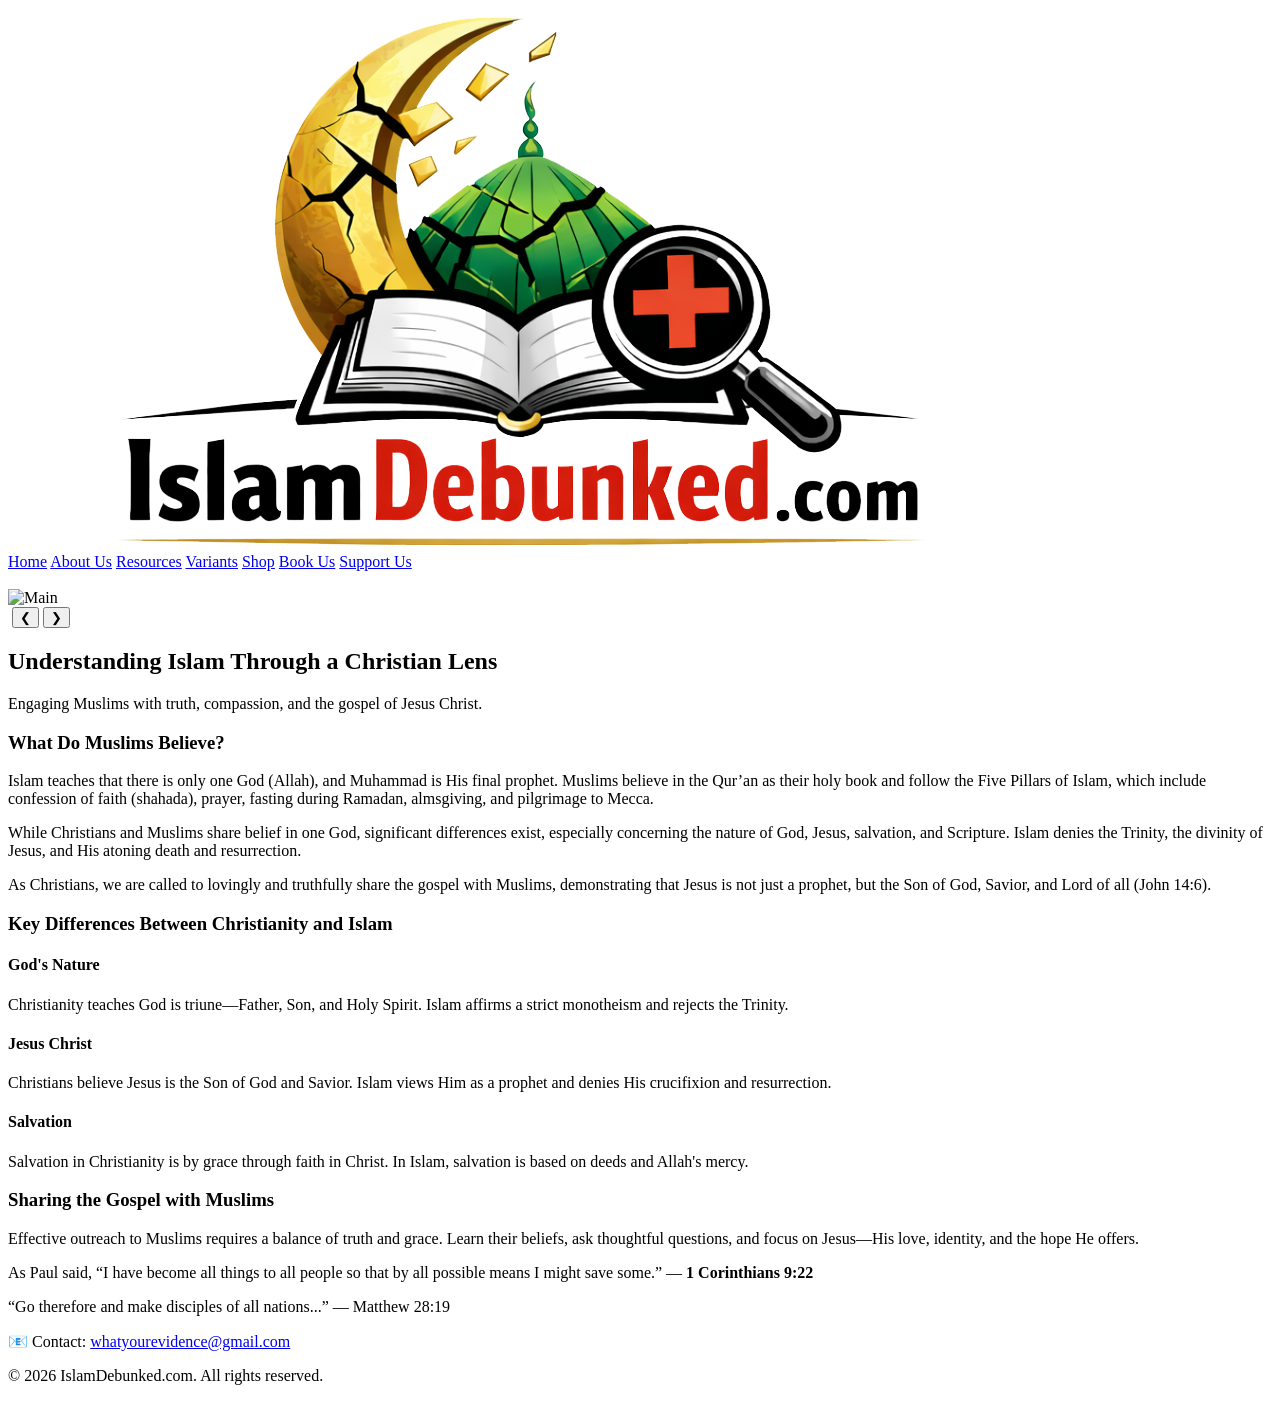
==== index.html @ 3c4fbb6f "Add files via upload" ====
<!DOCTYPE html>
<html lang="en">
<head>
  <meta charset="UTF-8" />
  <meta name="viewport" content="width=device-width, initial-scale=1.0" />
  <title>Home | IslamDebunked</title>
  <link rel="icon" href="logo.png" type="image/png" />
  <script src="https://cdn.tailwindcss.com"></script>
</head>
<body class="bg-green-50 text-gray-800 font-sans">

  <!-- Header -->
  <header class="bg-white shadow">
    <div class="max-w-7xl mx-auto px-4 py-6 flex justify-between items-center">
      <div>
        <a href="index.html">
          <img src="logo.png" alt="Christian Caliphate Logo" class="h-20">
        </a>
      </div>
      <div class="flex items-center space-x-4">
        <nav class="space-x-4">
          <a href="index.html" class="text-green-700 font-bold">Home</a>
          <a href="aboutus.html" class="text-green-700">About Us</a>
          <a href="resources.html" class="text-green-700">Resources</a>
          <a href="variants.html" class="text-green-700">Variants</a>
          <a href="shop.html" class="text-green-700">Shop</a>
          <a href="bookus.html" class="text-green-700">Book Us</a>
          <a href="supportus.html" class="bg-yellow-400 text-gray-900 font-semibold px-4 py-2 rounded hover:bg-yellow-500 transition">
            Support Us
          </a>
        </nav>
      </div>
    </div>
  </header>

  <!-- Featured Slideshow -->
  <section class="py-8">
    <div class="max-w-6xl mx-auto relative flex justify-center items-center h-80">
      <!-- Blurred Previous -->
      <img id="prev-slide" class="absolute left-0 w-1/4 h-80 object-cover filter blur-sm opacity-50 z-10">

      <!-- Main Slide -->
      <div id="slideshow" class="w-1/2 h-80 overflow-hidden relative z-20 flex items-center justify-center rounded-lg shadow-lg bg-green-100">
        <img id="main-slide" class="w-full h-full object-contain" src="featured/image1.jpg" alt="Main">
      </div>

      <!-- Blurred Next -->
      <img id="next-slide" class="absolute right-0 w-1/4 h-80 object-cover filter blur-sm opacity-50 z-10">

      <!-- Navigation Buttons -->
      <button id="prev" class="absolute left-0 top-1/2 transform -translate-y-1/2 bg-green-700 text-white px-3 py-2 rounded-r hover:bg-green-800 z-30">❮</button>
      <button id="next" class="absolute right-0 top-1/2 transform -translate-y-1/2 bg-green-700 text-white px-3 py-2 rounded-l hover:bg-green-800 z-30">❯</button>

      </div>
  </section>

  <!-- Hero Section -->
  <section class="bg-green-100 text-center py-20">
    <h2 class="text-4xl font-bold text-green-800">Understanding Islam Through a Christian Lens</h2>
    <p class="mt-4 text-lg text-gray-700">Engaging Muslims with truth, compassion, and the gospel of Jesus Christ.</p>
  </section>

  <!-- Islam Overview -->
  <section class="py-16 px-4 max-w-4xl mx-auto">
    <h3 class="text-3xl font-semibold text-green-800 mb-6">What Do Muslims Believe?</h3>
    <p class="text-lg text-gray-700 mb-4">
      Islam teaches that there is only one God (Allah), and Muhammad is His final prophet. Muslims believe in the Qur’an as their holy book and follow the Five Pillars of Islam, which include confession of faith (shahada), prayer, fasting during Ramadan, almsgiving, and pilgrimage to Mecca.
    </p>
    <p class="text-lg text-gray-700 mb-4">
      While Christians and Muslims share belief in one God, significant differences exist, especially concerning the nature of God, Jesus, salvation, and Scripture. Islam denies the Trinity, the divinity of Jesus, and His atoning death and resurrection.
    </p>
    <p class="text-lg text-gray-700">
      As Christians, we are called to lovingly and truthfully share the gospel with Muslims, demonstrating that Jesus is not just a prophet, but the Son of God, Savior, and Lord of all (John 14:6).
    </p>
  </section>

  <!-- Key Differences Section -->
  <section class="bg-white py-16 px-4">
    <div class="max-w-6xl mx-auto">
      <h3 class="text-3xl font-semibold text-green-800 mb-10 text-center">Key Differences Between Christianity and Islam</h3>
      <div class="grid gap-6 md:grid-cols-3">
        <div class="bg-green-50 p-6 rounded-lg shadow hover:shadow-lg transition">
          <h4 class="text-xl font-bold text-green-700 mb-2">God's Nature</h4>
          <p class="text-gray-700">Christianity teaches God is triune—Father, Son, and Holy Spirit. Islam affirms a strict monotheism and rejects the Trinity.</p>
        </div>
        <div class="bg-green-50 p-6 rounded-lg shadow hover:shadow-lg transition">
          <h4 class="text-xl font-bold text-green-700 mb-2">Jesus Christ</h4>
          <p class="text-gray-700">Christians believe Jesus is the Son of God and Savior. Islam views Him as a prophet and denies His crucifixion and resurrection.</p>
        </div>
        <div class="bg-green-50 p-6 rounded-lg shadow hover:shadow-lg transition">
          <h4 class="text-xl font-bold text-green-700 mb-2">Salvation</h4>
          <p class="text-gray-700">Salvation in Christianity is by grace through faith in Christ. In Islam, salvation is based on deeds and Allah's mercy.</p>
        </div>
      </div>
    </div>
  </section>

  <!-- Evangelism Section -->
  <section class="py-16 px-4 max-w-4xl mx-auto text-center">
    <h3 class="text-3xl font-semibold text-green-800 mb-6">Sharing the Gospel with Muslims</h3>
    <p class="text-lg text-gray-700 mb-4">
      Effective outreach to Muslims requires a balance of truth and grace. Learn their beliefs, ask thoughtful questions, and focus on Jesus—His love, identity, and the hope He offers.
    </p>
    <p class="text-lg text-gray-700">
      As Paul said, “I have become all things to all people so that by all possible means I might save some.” — <strong>1 Corinthians 9:22</strong>
    </p>
  </section>

  <!-- Footer -->
  <footer class="bg-green-800 text-white py-8 text-center">
    <p class="text-lg">“Go therefore and make disciples of all nations...” — Matthew 28:19</p>
    <p class="mt-4 text-sm">
      📧 Contact: <a href="mailto:whatyourevidence@gmail.com" class="underline hover:text-gray-200">whatyourevidence@gmail.com</a>
    </p>
    <p class="mt-2 text-xs text-gray-200">&copy; 2026 IslamDebunked.com. All rights reserved.</p>
  </footer>

  <!-- Slideshow Script -->
  <script>
  document.addEventListener('DOMContentLoaded', () => {
    const images = [
      'featured/image1.jpg',
      'featured/image2.jpg',
      'featured/image3.jpg',
      'featured/image4.jpg',
      'featured/image5.1.jpg',
      'featured/image5.jpg',
      'featured/image6.jpg',
      'featured/image7.jpg',
      'featured/image8.jpg',
      'featured/image9.jpg',
      'featured/image10.jpg',
      'featured/image11.png'
    ];

    let index = 0;
    let playing = true;
    let interval = setInterval(nextSlide, 5000);

    const main = document.getElementById('main-slide');
    const prev = document.getElementById('prev-slide');
    const next = document.getElementById('next-slide');
    const pauseBtn = document.getElementById('pause');

    function updateSlides() {
      main.src = images[index];
      prev.src = images[(index - 1 + images.length) % images.length];
      next.src = images[(index + 1) % images.length];
    }

    function nextSlide() {
      index = (index + 1) % images.length;
      updateSlides();
    }

    function prevSlide() {
      index = (index - 1 + images.length) % images.length;
      updateSlides();
    }

    document.getElementById('next').addEventListener('click', () => {
      nextSlide();
      resetInterval();
    });

    document.getElementById('prev').addEventListener('click', () => {
      prevSlide();
      resetInterval();
    });

    pauseBtn.addEventListener('click', () => {
      playing = !playing;
      pauseBtn.textContent = playing ? 'Pause' : 'Play';
      if (playing) interval = setInterval(nextSlide, 5000);
      else clearInterval(interval);
    });

    function resetInterval() {
      if (playing) {
        clearInterval(interval);
        interval = setInterval(nextSlide, 5000);
      }
    }

    updateSlides();
  });
  </script>

</body>
</html>
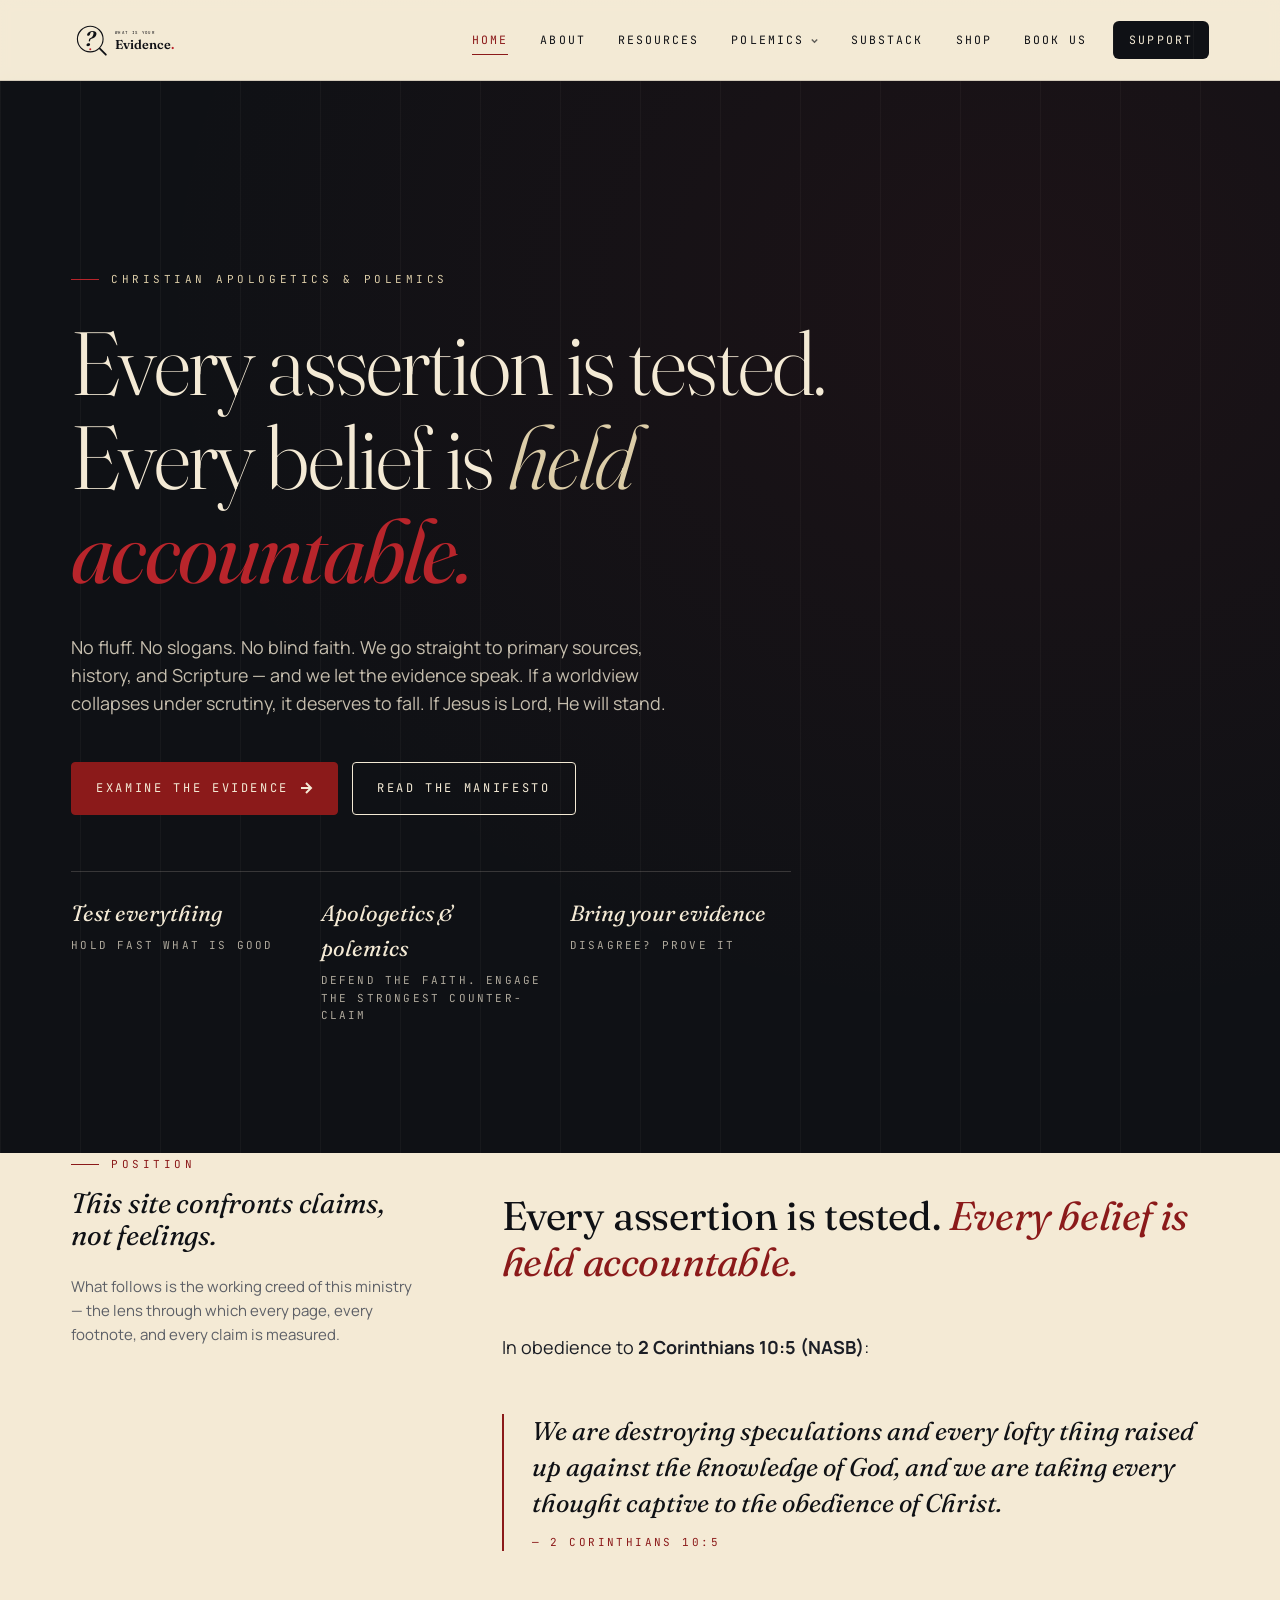
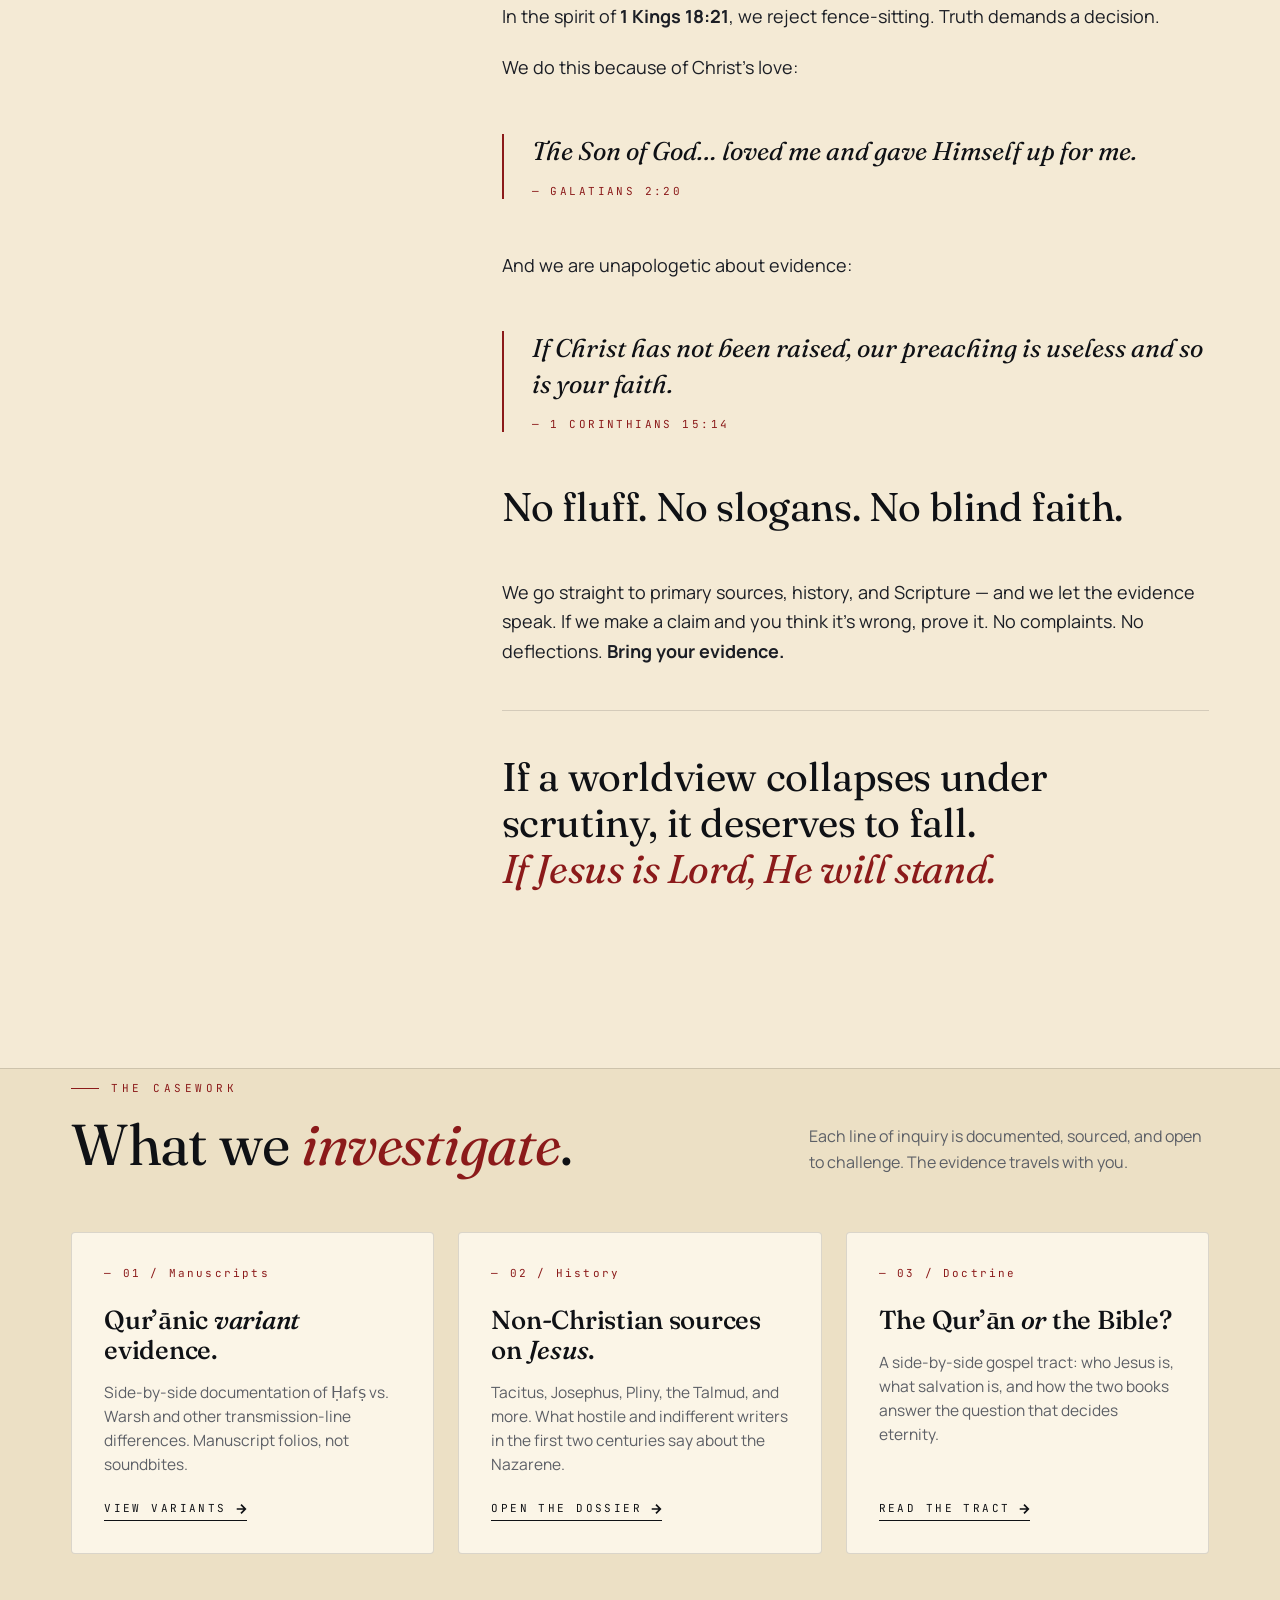
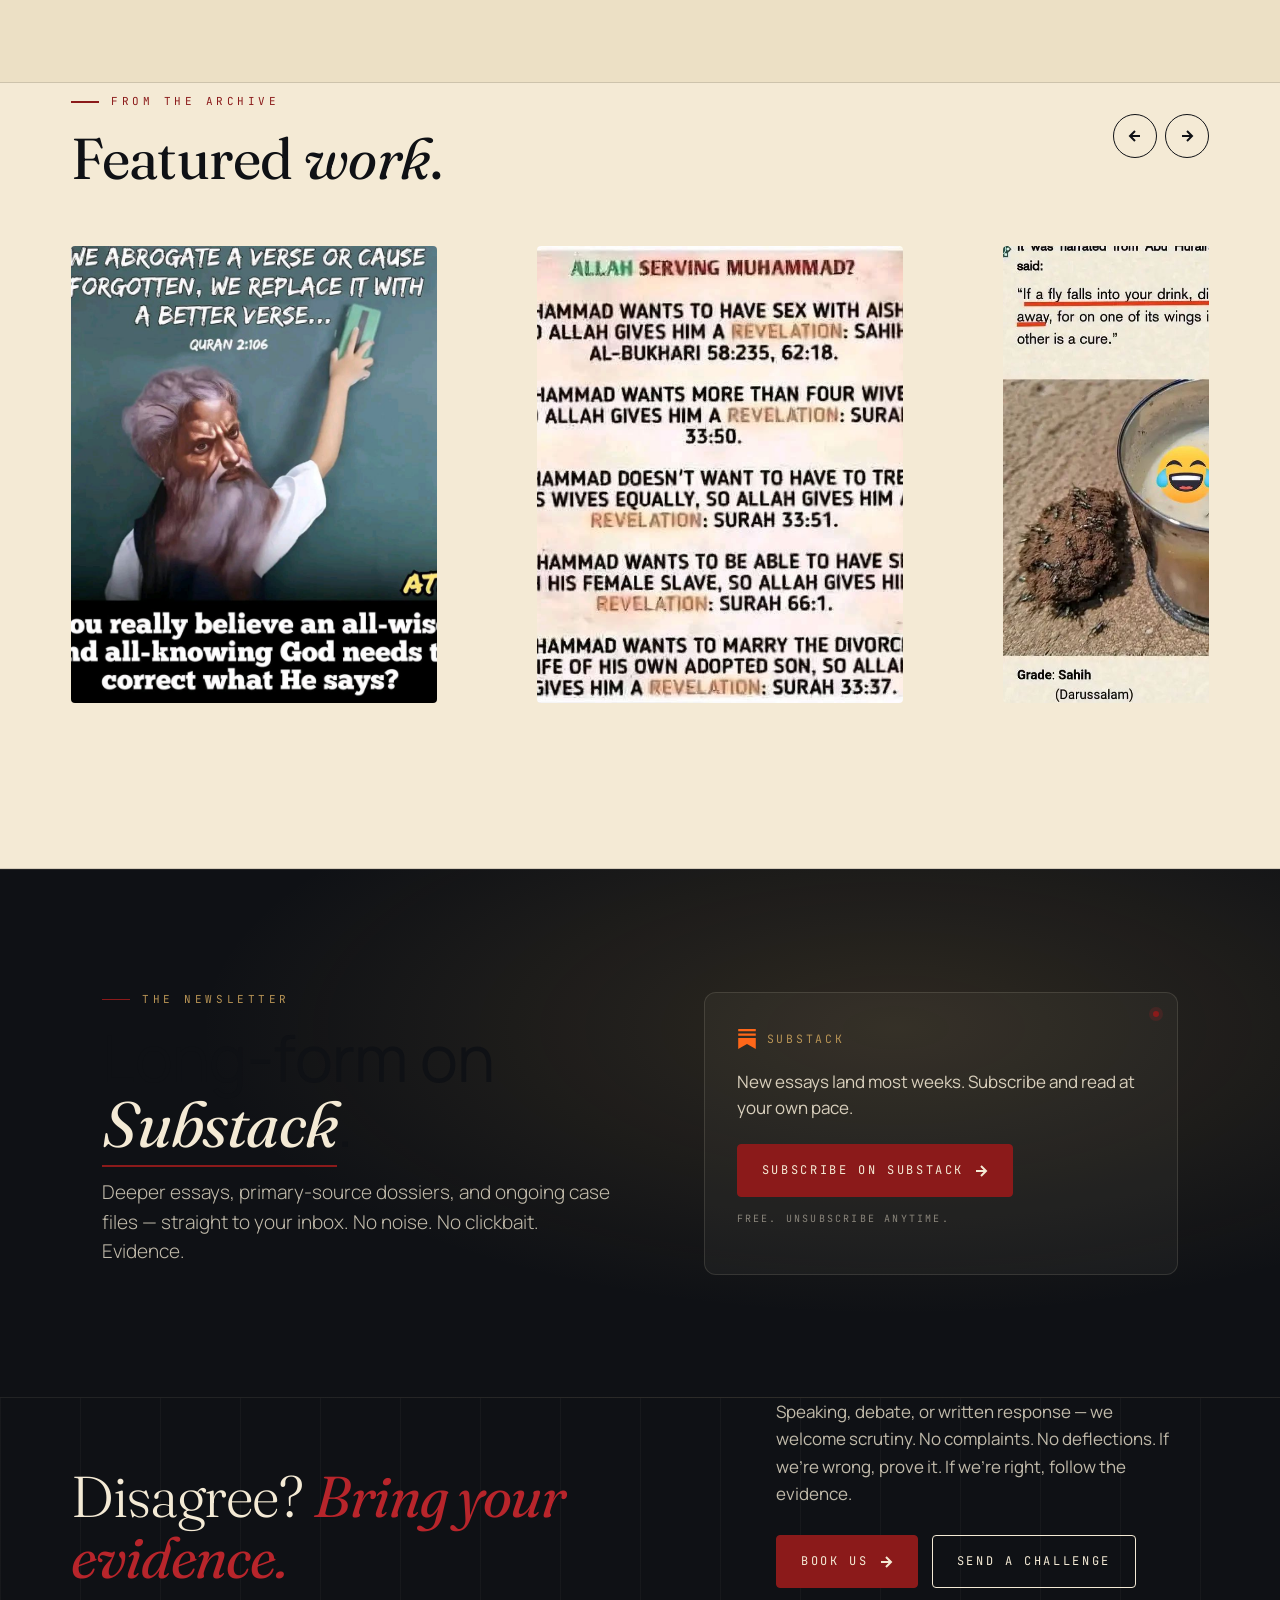
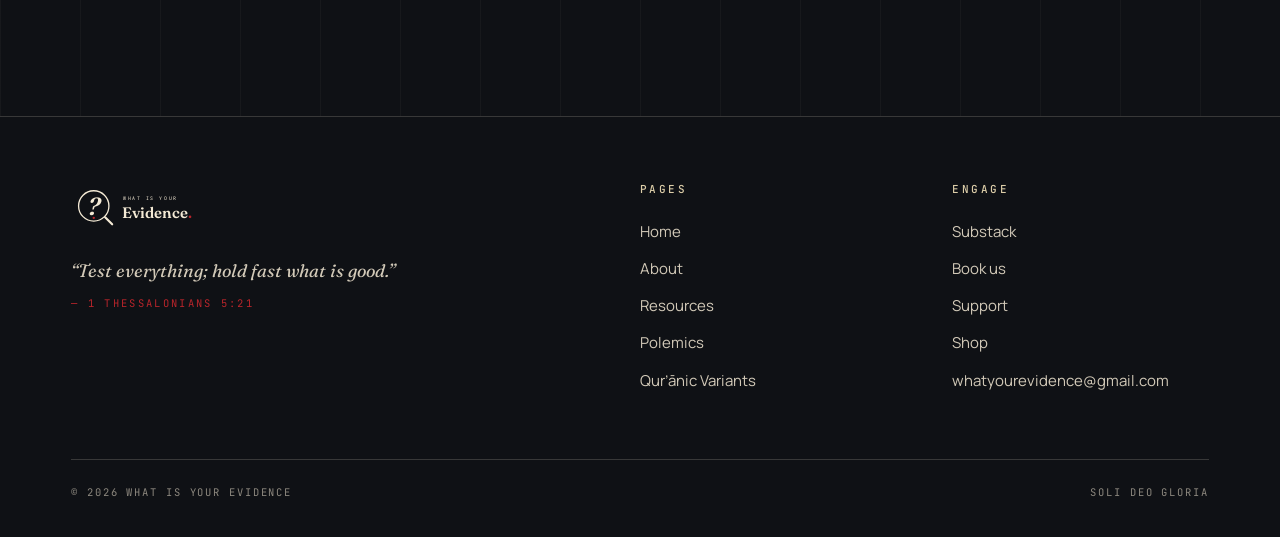
==== commit 78c7c300: "new website" ====
--- a/index.html
+++ b/index.html
@@ -1,190 +1,334 @@
-<!DOCTYPE html>
-<html lang="en">
-<head>
-  <meta charset="UTF-8" />
-  <meta name="viewport" content="width=device-width, initial-scale=1.0" />
-  <title>Home | IslamDebunked</title>
-  <link rel="icon" href="logo.png" type="image/png" />
-  <script src="https://cdn.tailwindcss.com"></script>
-</head>
-<body class="bg-green-50 text-gray-800 font-sans">
-
-  <!-- Header -->
-  <header class="bg-white shadow">
-    <div class="max-w-7xl mx-auto px-4 py-6 flex justify-between items-center">
-      <div>
-        <a href="index.html">
-          <img src="logo.png" alt="Christian Caliphate Logo" class="h-20">
-        </a>
-      </div>
-      <div class="flex items-center space-x-4">
-        <nav class="space-x-4">
-          <a href="index.html" class="text-green-700 font-bold">Home</a>
-          <a href="aboutus.html" class="text-green-700">About Us</a>
-          <a href="resources.html" class="text-green-700">Resources</a>
-          <a href="variants.html" class="text-green-700">Variants</a>
-          <a href="shop.html" class="text-green-700">Shop</a>
-          <a href="bookus.html" class="text-green-700">Book Us</a>
-          <a href="supportus.html" class="bg-yellow-400 text-gray-900 font-semibold px-4 py-2 rounded hover:bg-yellow-500 transition">
-            Support Us
-          </a>
-        </nav>
-      </div>
-    </div>
-  </header>
-
-  <!-- Featured Slideshow -->
-  <section class="py-8">
-    <div class="max-w-6xl mx-auto relative flex justify-center items-center h-80">
-      <!-- Blurred Previous -->
-      <img id="prev-slide" class="absolute left-0 w-1/4 h-80 object-cover filter blur-sm opacity-50 z-10">
-
-      <!-- Main Slide -->
-      <div id="slideshow" class="w-1/2 h-80 overflow-hidden relative z-20 flex items-center justify-center rounded-lg shadow-lg bg-green-100">
-        <img id="main-slide" class="w-full h-full object-contain" src="featured/image1.jpg" alt="Main">
-      </div>
-
-      <!-- Blurred Next -->
-      <img id="next-slide" class="absolute right-0 w-1/4 h-80 object-cover filter blur-sm opacity-50 z-10">
-
-      <!-- Navigation Buttons -->
-      <button id="prev" class="absolute left-0 top-1/2 transform -translate-y-1/2 bg-green-700 text-white px-3 py-2 rounded-r hover:bg-green-800 z-30">❮</button>
-      <button id="next" class="absolute right-0 top-1/2 transform -translate-y-1/2 bg-green-700 text-white px-3 py-2 rounded-l hover:bg-green-800 z-30">❯</button>
-
-      </div>
-  </section>
-
-  <!-- Hero Section -->
-  <section class="bg-green-100 text-center py-20">
-    <h2 class="text-4xl font-bold text-green-800">Understanding Islam Through a Christian Lens</h2>
-    <p class="mt-4 text-lg text-gray-700">Engaging Muslims with truth, compassion, and the gospel of Jesus Christ.</p>
-  </section>
-
-  <!-- Islam Overview -->
-  <section class="py-16 px-4 max-w-4xl mx-auto">
-    <h3 class="text-3xl font-semibold text-green-800 mb-6">What Do Muslims Believe?</h3>
-    <p class="text-lg text-gray-700 mb-4">
-      Islam teaches that there is only one God (Allah), and Muhammad is His final prophet. Muslims believe in the Qur’an as their holy book and follow the Five Pillars of Islam, which include confession of faith (shahada), prayer, fasting during Ramadan, almsgiving, and pilgrimage to Mecca.
-    </p>
-    <p class="text-lg text-gray-700 mb-4">
-      While Christians and Muslims share belief in one God, significant differences exist, especially concerning the nature of God, Jesus, salvation, and Scripture. Islam denies the Trinity, the divinity of Jesus, and His atoning death and resurrection.
-    </p>
-    <p class="text-lg text-gray-700">
-      As Christians, we are called to lovingly and truthfully share the gospel with Muslims, demonstrating that Jesus is not just a prophet, but the Son of God, Savior, and Lord of all (John 14:6).
-    </p>
-  </section>
-
-  <!-- Key Differences Section -->
-  <section class="bg-white py-16 px-4">
-    <div class="max-w-6xl mx-auto">
-      <h3 class="text-3xl font-semibold text-green-800 mb-10 text-center">Key Differences Between Christianity and Islam</h3>
-      <div class="grid gap-6 md:grid-cols-3">
-        <div class="bg-green-50 p-6 rounded-lg shadow hover:shadow-lg transition">
-          <h4 class="text-xl font-bold text-green-700 mb-2">God's Nature</h4>
-          <p class="text-gray-700">Christianity teaches God is triune—Father, Son, and Holy Spirit. Islam affirms a strict monotheism and rejects the Trinity.</p>
-        </div>
-        <div class="bg-green-50 p-6 rounded-lg shadow hover:shadow-lg transition">
-          <h4 class="text-xl font-bold text-green-700 mb-2">Jesus Christ</h4>
-          <p class="text-gray-700">Christians believe Jesus is the Son of God and Savior. Islam views Him as a prophet and denies His crucifixion and resurrection.</p>
-        </div>
-        <div class="bg-green-50 p-6 rounded-lg shadow hover:shadow-lg transition">
-          <h4 class="text-xl font-bold text-green-700 mb-2">Salvation</h4>
-          <p class="text-gray-700">Salvation in Christianity is by grace through faith in Christ. In Islam, salvation is based on deeds and Allah's mercy.</p>
-        </div>
-      </div>
-    </div>
-  </section>
-
-  <!-- Evangelism Section -->
-  <section class="py-16 px-4 max-w-4xl mx-auto text-center">
-    <h3 class="text-3xl font-semibold text-green-800 mb-6">Sharing the Gospel with Muslims</h3>
-    <p class="text-lg text-gray-700 mb-4">
-      Effective outreach to Muslims requires a balance of truth and grace. Learn their beliefs, ask thoughtful questions, and focus on Jesus—His love, identity, and the hope He offers.
-    </p>
-    <p class="text-lg text-gray-700">
-      As Paul said, “I have become all things to all people so that by all possible means I might save some.” — <strong>1 Corinthians 9:22</strong>
-    </p>
-  </section>
-
-  <!-- Footer -->
-  <footer class="bg-green-800 text-white py-8 text-center">
-    <p class="text-lg">“Go therefore and make disciples of all nations...” — Matthew 28:19</p>
-    <p class="mt-4 text-sm">
-      📧 Contact: <a href="mailto:whatyourevidence@gmail.com" class="underline hover:text-gray-200">whatyourevidence@gmail.com</a>
-    </p>
-    <p class="mt-2 text-xs text-gray-200">&copy; 2026 IslamDebunked.com. All rights reserved.</p>
-  </footer>
-
-  <!-- Slideshow Script -->
-  <script>
-  document.addEventListener('DOMContentLoaded', () => {
-    const images = [
-      'featured/image1.jpg',
-      'featured/image2.jpg',
-      'featured/image3.jpg',
-      'featured/image4.jpg',
-      'featured/image5.1.jpg',
-      'featured/image5.jpg',
-      'featured/image6.jpg',
-      'featured/image7.jpg',
-      'featured/image8.jpg',
-      'featured/image9.jpg',
-      'featured/image10.jpg',
-      'featured/image11.png'
-    ];
-
-    let index = 0;
-    let playing = true;
-    let interval = setInterval(nextSlide, 5000);
-
-    const main = document.getElementById('main-slide');
-    const prev = document.getElementById('prev-slide');
-    const next = document.getElementById('next-slide');
-    const pauseBtn = document.getElementById('pause');
-
-    function updateSlides() {
-      main.src = images[index];
-      prev.src = images[(index - 1 + images.length) % images.length];
-      next.src = images[(index + 1) % images.length];
-    }
-
-    function nextSlide() {
-      index = (index + 1) % images.length;
-      updateSlides();
-    }
-
-    function prevSlide() {
-      index = (index - 1 + images.length) % images.length;
-      updateSlides();
-    }
-
-    document.getElementById('next').addEventListener('click', () => {
-      nextSlide();
-      resetInterval();
-    });
-
-    document.getElementById('prev').addEventListener('click', () => {
-      prevSlide();
-      resetInterval();
-    });
-
-    pauseBtn.addEventListener('click', () => {
-      playing = !playing;
-      pauseBtn.textContent = playing ? 'Pause' : 'Play';
-      if (playing) interval = setInterval(nextSlide, 5000);
-      else clearInterval(interval);
-    });
-
-    function resetInterval() {
-      if (playing) {
-        clearInterval(interval);
-        interval = setInterval(nextSlide, 5000);
-      }
-    }
-
-    updateSlides();
-  });
-  </script>
-
-</body>
-</html>
+<!DOCTYPE html>
+<html lang="en">
+<head>
+<meta charset="UTF-8">
+<meta name="viewport" content="width=device-width, initial-scale=1">
+<title>What Is Your Evidence — Christian Apologetics &amp; Polemics. Primary-Source Evidence.</title>
+<meta name="description" content="Every assertion is tested. Every belief is held accountable. We go straight to primary sources, history, and Scripture — and let the evidence speak.">
+<meta property="og:title" content="What Is Your Evidence">
+<meta property="og:description" content="Christian apologetics and polemics. Primary sources, history, and Scripture — let the evidence speak.">
+<meta property="og:type" content="website">
+<meta property="og:url" content="https://whatisyourevidence.com/">
+<link rel="icon" type="image/svg+xml" href="assets/favicon.svg">
+<link rel="stylesheet" href="assets/style.css">
+</head>
+<body>
+
+<!-- Header -->
+<header class="site-header">
+  <div class="site-header__inner">
+    <a class="brand" href="index.html" aria-label="What Is Your Evidence — home">
+      <svg viewBox="0 0 320 96" xmlns="http://www.w3.org/2000/svg" aria-hidden="true">
+        <g transform="translate(8, 12)" fill="none" stroke="currentColor">
+          <circle cx="34" cy="34" r="28" stroke-width="2.4"/>
+          <line x1="55" y1="55" x2="68" y2="68" stroke-width="4" stroke-linecap="round"/>
+          <text x="34" y="50" text-anchor="middle" fill="currentColor" stroke="none" style="font-family: Fraunces, 'Times New Roman', serif; font-weight: 600; font-style: italic; font-size: 44px;">?</text>
+          <circle cx="34" cy="56" r="2.2" fill="#B8252B" stroke="none"/>
+        </g>
+        <g transform="translate(96, 0)" fill="currentColor">
+          <text x="0" y="36" style="font-family: 'JetBrains Mono', monospace; font-size: 9px; letter-spacing: 0.32em;">WHAT IS YOUR</text>
+          <text x="-1" y="68" style="font-family: Fraunces, 'Times New Roman', serif; font-weight: 600; font-size: 28px;">Evidence<tspan fill="#B8252B">.</tspan></text>
+        </g>
+      </svg>
+    </a>
+    <button class="nav-toggle" aria-expanded="false" aria-controls="primary-nav">Menu <span class="nav-toggle__icon"></span></button>
+    <nav class="nav" id="primary-nav">
+      <a href="index.html" class="is-active">Home</a>
+      <a href="aboutus.html">About</a>
+      <a href="resources.html">Resources</a>
+      <div class="nav__dropdown" data-nav-dropdown>
+        <a href="polemics.html" class="nav__trigger" aria-haspopup="true">Polemics<svg class="nav__caret" width="9" height="9" viewBox="0 0 10 10" fill="none" stroke="currentColor" stroke-width="1.6" aria-hidden="true"><path d="M2 4l3 3 3-3"/></svg></a>
+        <div class="nav__menu" role="menu">
+          <a href="polemics.html" class="nav__menu-hub" role="menuitem">All polemics &nbsp;<span aria-hidden="true">→</span></a>
+          <div class="nav__menu-group">
+            <span class="nav__menu-eyebrow">Islam</span>
+            <a href="variants.html" role="menuitem">Qur&rsquo;ānic Variants</a>
+          </div>
+        </div>
+      </div>
+      <a href="https://whatisyourevidence.substack.com/" target="_blank" rel="noopener">Substack</a>
+      <a href="shop.html">Shop</a>
+      <a href="bookus.html">Book Us</a>
+      <a href="supportus.html" class="cta">Support</a>
+    </nav>
+  </div>
+</header>
+
+<!-- Hero -->
+<section class="hero">
+  <div class="container hero__inner">
+    <div data-reveal style="--reveal-delay: 0ms;">
+      <span class="eyebrow hero__eyebrow">Christian Apologetics &amp; Polemics</span>
+    </div>
+    <h1 class="hero__title" data-reveal style="--reveal-delay: 120ms;">
+      Every assertion is tested.<br>
+      Every belief is <em>held</em> <span class="blood">accountable.</span>
+    </h1>
+    <p class="hero__lead" data-reveal style="--reveal-delay: 240ms;">
+      No fluff. No slogans. No blind faith. We go straight to primary sources, history, and Scripture — and we let the evidence speak. If a worldview collapses under scrutiny, it deserves to fall. If Jesus is Lord, He will stand.
+    </p>
+    <div class="hero__actions" data-reveal style="--reveal-delay: 360ms;">
+      <a class="btn btn--blood" href="resources.html">
+        Examine the Evidence
+        <svg class="arrow" width="14" height="14" viewBox="0 0 14 14" fill="none" stroke="currentColor" stroke-width="2"><path d="M2 7h10M7 2l5 5-5 5"/></svg>
+      </a>
+      <a class="btn" href="aboutus.html">Read the Manifesto</a>
+    </div>
+
+    <div class="hero__meta" data-reveal style="--reveal-delay: 540ms;">
+      <div class="hero__meta-item">
+        <strong>Test everything</strong>
+        Hold fast what is good
+      </div>
+      <div class="hero__meta-item">
+        <strong>Apologetics &amp; polemics</strong>
+        Defend the faith. Engage the strongest counter-claim
+      </div>
+      <div class="hero__meta-item">
+        <strong>Bring your evidence</strong>
+        Disagree? Prove it
+      </div>
+    </div>
+  </div>
+</section>
+
+<!-- Manifesto -->
+<section class="manifesto" id="manifesto">
+  <div class="container">
+    <div class="manifesto__grid">
+      <aside class="manifesto__sidebar" data-reveal>
+        <span class="eyebrow">Position</span>
+        <h4>This site confronts claims, not feelings.</h4>
+        <p>What follows is the working creed of this ministry — the lens through which every page, every footnote, and every claim is measured.</p>
+      </aside>
+
+      <div class="manifesto__body">
+        <p class="statement" data-reveal>
+          Every assertion is tested. <em>Every belief is held accountable.</em>
+        </p>
+
+        <p data-reveal>
+          In obedience to <strong>2 Corinthians 10:5 (NASB)</strong>:
+        </p>
+
+        <blockquote class="scripture" data-reveal>
+          We are destroying speculations and every lofty thing raised up against the knowledge of God, and we are taking every thought captive to the obedience of Christ.
+          <cite>— 2 Corinthians 10:5</cite>
+        </blockquote>
+
+        <p data-reveal>
+          In the spirit of <strong>1 Kings 18:21</strong>, we reject fence-sitting. Truth demands a decision.
+        </p>
+
+        <p data-reveal>We do this because of Christ&rsquo;s love:</p>
+
+        <blockquote class="scripture" data-reveal>
+          The Son of God&hellip; loved me and gave Himself up for me.
+          <cite>— Galatians 2:20</cite>
+        </blockquote>
+
+        <p data-reveal>And we are unapologetic about evidence:</p>
+
+        <blockquote class="scripture" data-reveal>
+          If Christ has not been raised, our preaching is useless and so is your faith.
+          <cite>— 1 Corinthians 15:14</cite>
+        </blockquote>
+
+        <p class="statement" data-reveal>No fluff. No slogans. No blind faith.</p>
+
+        <p data-reveal>
+          We go straight to primary sources, history, and Scripture — and we let the evidence speak. If we make a claim and you think it&rsquo;s wrong, prove it. No complaints. No deflections. <strong>Bring your evidence.</strong>
+        </p>
+
+        <hr>
+
+        <p class="statement" data-reveal>
+          If a worldview collapses under scrutiny, it deserves to fall.<br>
+          <em>If Jesus is Lord, He will stand.</em>
+        </p>
+      </div>
+    </div>
+  </div>
+</section>
+
+<!-- What we investigate -->
+<section class="investigate">
+  <div class="container">
+    <div class="investigate__head" data-reveal>
+      <div>
+        <span class="eyebrow">The Casework</span>
+        <h2 style="margin-top: 18px;">What we <em>investigate</em>.</h2>
+      </div>
+      <p>Each line of inquiry is documented, sourced, and open to challenge. The evidence travels with you.</p>
+    </div>
+
+    <div class="cards">
+      <a class="card" href="variants.html" data-reveal style="--reveal-delay: 0ms;">
+        <div class="card__num">— 01 / Manuscripts</div>
+        <h3 class="card__title">Qur&rsquo;ānic <em>variant</em> evidence.</h3>
+        <p class="card__body">Side-by-side documentation of Ḥafṣ vs. Warsh and other transmission-line differences. Manuscript folios, not soundbites.</p>
+        <span class="card__link">View variants
+          <svg width="12" height="12" viewBox="0 0 14 14" fill="none" stroke="currentColor" stroke-width="2"><path d="M2 7h10M7 2l5 5-5 5"/></svg>
+        </span>
+      </a>
+
+      <a class="card" href="resources.html" data-reveal style="--reveal-delay: 120ms;">
+        <div class="card__num">— 02 / History</div>
+        <h3 class="card__title">Non-Christian sources on <em>Jesus</em>.</h3>
+        <p class="card__body">Tacitus, Josephus, Pliny, the Talmud, and more. What hostile and indifferent writers in the first two centuries say about the Nazarene.</p>
+        <span class="card__link">Open the dossier
+          <svg width="12" height="12" viewBox="0 0 14 14" fill="none" stroke="currentColor" stroke-width="2"><path d="M2 7h10M7 2l5 5-5 5"/></svg>
+        </span>
+      </a>
+
+      <a class="card" href="resources.html" data-reveal style="--reveal-delay: 240ms;">
+        <div class="card__num">— 03 / Doctrine</div>
+        <h3 class="card__title">The Qur&rsquo;ān <em>or</em> the Bible?</h3>
+        <p class="card__body">A side-by-side gospel tract: who Jesus is, what salvation is, and how the two books answer the question that decides eternity.</p>
+        <span class="card__link">Read the tract
+          <svg width="12" height="12" viewBox="0 0 14 14" fill="none" stroke="currentColor" stroke-width="2"><path d="M2 7h10M7 2l5 5-5 5"/></svg>
+        </span>
+      </a>
+    </div>
+  </div>
+</section>
+
+<!-- Featured carousel -->
+<section class="featured">
+  <div class="container">
+    <div class="featured__head" data-reveal>
+      <div>
+        <span class="eyebrow">From the Archive</span>
+        <h2 style="margin-top: 18px;">Featured&nbsp;<em class="serif-italic">work</em>.</h2>
+      </div>
+      <div class="featured__controls">
+        <button class="featured__btn" data-featured-prev aria-label="Previous">
+          <svg width="14" height="14" viewBox="0 0 14 14" fill="none" stroke="currentColor" stroke-width="2"><path d="M12 7H2M7 2 2 7l5 5"/></svg>
+        </button>
+        <button class="featured__btn" data-featured-next aria-label="Next">
+          <svg width="14" height="14" viewBox="0 0 14 14" fill="none" stroke="currentColor" stroke-width="2"><path d="M2 7h10M7 2l5 5-5 5"/></svg>
+        </button>
+      </div>
+    </div>
+  </div>
+  <div class="container">
+    <div class="featured__track-wrap">
+      <div class="featured__track" data-reveal>
+        <figure class="featured__item"><img src="featured/image1.jpg" alt="Featured graphic 1" loading="lazy"></figure>
+        <figure class="featured__item"><img src="featured/image2.jpg" alt="Featured graphic 2" loading="lazy"></figure>
+        <figure class="featured__item"><img src="featured/image3.jpg" alt="Featured graphic 3" loading="lazy"></figure>
+        <figure class="featured__item"><img src="featured/image4.jpg" alt="Featured graphic 4" loading="lazy"></figure>
+        <figure class="featured__item"><img src="featured/image5.jpg" alt="Featured graphic 5" loading="lazy"></figure>
+        <figure class="featured__item"><img src="featured/image5.1.jpg" alt="Featured graphic 5.1" loading="lazy"></figure>
+        <figure class="featured__item"><img src="featured/image6.jpg" alt="Featured graphic 6" loading="lazy"></figure>
+        <figure class="featured__item"><img src="featured/image7.jpg" alt="Featured graphic 7" loading="lazy"></figure>
+        <figure class="featured__item"><img src="featured/image8.jpg" alt="Featured graphic 8" loading="lazy"></figure>
+        <figure class="featured__item"><img src="featured/image9.jpg" alt="Featured graphic 9" loading="lazy"></figure>
+        <figure class="featured__item"><img src="featured/image10.jpg" alt="Featured graphic 10" loading="lazy"></figure>
+        <figure class="featured__item"><img src="featured/image11.png" alt="Featured graphic 11" loading="lazy"></figure>
+      </div>
+    </div>
+  </div>
+</section>
+
+<!-- Substack -->
+<section class="substack" id="substack">
+  <div class="container">
+    <div class="substack__grid" data-reveal>
+      <div class="substack__copy">
+        <span class="eyebrow">The Newsletter</span>
+        <h2 class="substack__title">Long-form on <em class="serif-italic">Substack</em>.</h2>
+        <p class="substack__lead">Deeper essays, primary-source dossiers, and ongoing case files — straight to your inbox. No noise. No clickbait. Evidence.</p>
+      </div>
+      <div class="substack__panel">
+        <div class="substack__pulse">
+          <svg width="20" height="20" viewBox="0 0 24 24" fill="currentColor" aria-hidden="true"><path d="M22.539 8.242H1.46V5.406h21.08v2.836zM1.46 10.812V24L12 18.11 22.54 24V10.812H1.46zM22.54 0H1.46v2.836h21.08V0z"/></svg>
+          <span>Substack</span>
+        </div>
+        <p class="substack__pitch">New essays land most weeks. Subscribe and read at your own pace.</p>
+        <a class="btn btn--blood" href="https://whatisyourevidence.substack.com/" target="_blank" rel="noopener">
+          Subscribe on Substack
+          <svg class="arrow" width="14" height="14" viewBox="0 0 14 14" fill="none" stroke="currentColor" stroke-width="2"><path d="M2 7h10M7 2l5 5-5 5"/></svg>
+        </a>
+        <p class="substack__note">Free. Unsubscribe anytime.</p>
+      </div>
+    </div>
+  </div>
+</section>
+
+<!-- Closing CTA -->
+<section class="cta">
+  <div class="container">
+    <div class="cta__grid" data-reveal>
+      <h2>Disagree? <em>Bring your evidence.</em></h2>
+      <div>
+        <p>Speaking, debate, or written response — we welcome scrutiny. No complaints. No deflections. If we&rsquo;re wrong, prove it. If we&rsquo;re right, follow the evidence.</p>
+        <div class="btn-row">
+          <a class="btn btn--blood" href="bookus.html">Book us
+            <svg class="arrow" width="14" height="14" viewBox="0 0 14 14" fill="none" stroke="currentColor" stroke-width="2"><path d="M2 7h10M7 2l5 5-5 5"/></svg>
+          </a>
+          <a class="btn" href="mailto:whatyourevidence@gmail.com">Send a challenge</a>
+        </div>
+      </div>
+    </div>
+  </div>
+</section>
+
+<!-- Footer -->
+<footer class="site-footer">
+  <div class="container">
+    <div class="site-footer__grid">
+      <div class="site-footer__brand">
+        <a class="brand" href="index.html" aria-label="What Is Your Evidence — home">
+          <svg viewBox="0 0 320 96" xmlns="http://www.w3.org/2000/svg" aria-hidden="true">
+        <g transform="translate(8, 12)" fill="none" stroke="currentColor">
+          <circle cx="34" cy="34" r="28" stroke-width="2.4"/>
+          <line x1="55" y1="55" x2="68" y2="68" stroke-width="4" stroke-linecap="round"/>
+          <text x="34" y="50" text-anchor="middle" fill="currentColor" stroke="none" style="font-family: Fraunces, 'Times New Roman', serif; font-weight: 600; font-style: italic; font-size: 44px;">?</text>
+          <circle cx="34" cy="56" r="2.2" fill="#B8252B" stroke="none"/>
+        </g>
+        <g transform="translate(96, 0)" fill="currentColor">
+          <text x="0" y="36" style="font-family: 'JetBrains Mono', monospace; font-size: 9px; letter-spacing: 0.32em;">WHAT IS YOUR</text>
+          <text x="-1" y="68" style="font-family: Fraunces, 'Times New Roman', serif; font-weight: 600; font-size: 28px;">Evidence<tspan fill="#B8252B">.</tspan></text>
+        </g>
+      </svg>
+        </a>
+        <p class="site-footer__motto">
+          &ldquo;Test everything; hold fast what is good.&rdquo;
+          <cite>— 1 Thessalonians 5:21</cite>
+        </p>
+      </div>
+
+      <div>
+        <h5>Pages</h5>
+        <ul>
+          <li><a href="index.html">Home</a></li>
+          <li><a href="aboutus.html">About</a></li>
+          <li><a href="resources.html">Resources</a></li>
+          <li><a href="polemics.html">Polemics</a></li>
+          <li><a href="variants.html">Qur&rsquo;ānic Variants</a></li>
+        </ul>
+      </div>
+
+      <div>
+        <h5>Engage</h5>
+        <ul>
+          <li><a href="https://whatisyourevidence.substack.com/" target="_blank" rel="noopener">Substack</a></li>
+          <li><a href="bookus.html">Book us</a></li>
+          <li><a href="supportus.html">Support</a></li>
+          <li><a href="shop.html">Shop</a></li>
+          <li><a href="mailto:whatyourevidence@gmail.com">whatyourevidence@gmail.com</a></li>
+        </ul>
+      </div>
+    </div>
+
+    <div class="site-footer__bottom">
+      <span>&copy; 2026 What Is Your Evidence</span>
+      <span>Soli Deo Gloria</span>
+    </div>
+  </div>
+</footer>
+
+<script src="assets/main.js"></script>
+</body>
+</html>
--- a/assets/style.css
+++ b/assets/style.css
@@ -0,0 +1,1552 @@
+/* ============================================================
+   What Is Your Evidence — design system
+   Editorial / juridical / scholarly. Ink + parchment + oxblood.
+   ============================================================ */
+
+@import url('https://fonts.googleapis.com/css2?family=Fraunces:ital,opsz,wght@0,9..144,300..900;1,9..144,300..900&family=Manrope:wght@300..800&family=JetBrains+Mono:wght@400;500;600&display=swap');
+
+:root {
+  /* Palette */
+  --ink:        #0F1115;
+  --ink-soft:   #1B1E25;
+  --ink-mute:   #5C5F66;
+  --paper:      #F4EAD5;
+  --paper-warm: #ECE0C5;
+  --paper-light:#FBF5E7;
+  --paper-deep: #DCCDA8;
+  --blood:      #8B1A1A;
+  --blood-bright:#B8252B;
+  --gold:       #B89455;
+  --rule:       rgba(15, 17, 21, 0.14);
+  --rule-paper: rgba(244, 234, 213, 0.18);
+
+  /* Type */
+  --serif: "Fraunces", "Times New Roman", Times, serif;
+  --sans:  "Manrope", -apple-system, BlinkMacSystemFont, sans-serif;
+  --mono:  "JetBrains Mono", ui-monospace, "SF Mono", Menlo, monospace;
+
+  /* Layout */
+  --maxw: 1240px;
+  --gutter: clamp(20px, 4vw, 56px);
+}
+
+* { box-sizing: border-box; }
+html { scroll-behavior: smooth; -webkit-text-size-adjust: 100%; }
+body {
+  margin: 0;
+  background: var(--paper);
+  color: var(--ink);
+  font-family: var(--sans);
+  font-size: 17px;
+  line-height: 1.6;
+  font-weight: 400;
+  -webkit-font-smoothing: antialiased;
+  -moz-osx-font-smoothing: grayscale;
+  /* Subtle paper grain */
+  background-image:
+    radial-gradient(rgba(15,17,21,0.025) 1px, transparent 1px),
+    radial-gradient(rgba(15,17,21,0.018) 1px, transparent 1px);
+  background-size: 3px 3px, 7px 7px;
+  background-position: 0 0, 1px 1px;
+}
+
+img { max-width: 100%; display: block; }
+a { color: inherit; text-decoration: none; }
+
+/* ============================================================
+   Header / Navigation
+   ============================================================ */
+
+.site-header {
+  position: sticky;
+  top: 0;
+  z-index: 100;
+  background: var(--paper);
+  border-bottom: 1px solid var(--rule);
+  backdrop-filter: blur(6px);
+  -webkit-backdrop-filter: blur(6px);
+  background-color: rgba(244, 234, 213, 0.92);
+}
+.site-header__inner {
+  max-width: var(--maxw);
+  margin: 0 auto;
+  padding: 18px var(--gutter);
+  display: flex;
+  align-items: center;
+  justify-content: space-between;
+  gap: 24px;
+}
+.brand {
+  color: var(--ink);
+  display: flex;
+  align-items: center;
+}
+.brand svg { height: 44px; width: auto; }
+
+.nav {
+  display: flex;
+  align-items: center;
+  gap: 4px;
+}
+.nav a {
+  font-family: var(--mono);
+  font-size: 11.5px;
+  letter-spacing: 0.18em;
+  text-transform: uppercase;
+  color: var(--ink);
+  padding: 10px 14px;
+  border-radius: 6px;
+  position: relative;
+  transition: color 0.2s ease, background 0.2s ease;
+}
+.nav a:hover { color: var(--blood); }
+.nav a.is-active { color: var(--blood); }
+.nav a.is-active::after {
+  content: "";
+  position: absolute;
+  left: 14px; right: 14px; bottom: 4px;
+  height: 1.5px;
+  background: var(--blood);
+}
+.nav a.cta {
+  background: var(--ink);
+  color: var(--paper);
+  padding: 10px 16px;
+  margin-left: 8px;
+}
+.nav a.cta:hover {
+  background: var(--blood);
+  color: var(--paper);
+}
+
+/* Mobile nav toggle */
+.nav-toggle {
+  display: none;
+  border: none;
+  background: transparent;
+  color: var(--ink);
+  cursor: pointer;
+  padding: 8px;
+  font-family: var(--mono);
+  font-size: 11px;
+  letter-spacing: 0.18em;
+  text-transform: uppercase;
+  align-items: center;
+  gap: 8px;
+}
+.nav-toggle__icon {
+  width: 24px;
+  height: 16px;
+  position: relative;
+  display: inline-block;
+}
+.nav-toggle__icon::before,
+.nav-toggle__icon::after {
+  content: "";
+  position: absolute;
+  left: 0; right: 0;
+  height: 1.6px;
+  background: currentColor;
+  transition: transform 0.25s ease;
+}
+.nav-toggle__icon::before { top: 4px; }
+.nav-toggle__icon::after  { bottom: 4px; }
+.nav-toggle[aria-expanded="true"] .nav-toggle__icon::before { transform: translateY(4px) rotate(45deg); }
+.nav-toggle[aria-expanded="true"] .nav-toggle__icon::after  { transform: translateY(-4px) rotate(-45deg); }
+
+@media (max-width: 900px) {
+  .nav-toggle { display: inline-flex; }
+  .nav {
+    position: absolute;
+    top: 100%;
+    left: 0; right: 0;
+    flex-direction: column;
+    align-items: stretch;
+    gap: 0;
+    background: var(--paper);
+    border-bottom: 1px solid var(--rule);
+    padding: 8px var(--gutter) 24px;
+    transform: translateY(-8px);
+    opacity: 0;
+    pointer-events: none;
+    transition: transform 0.25s ease, opacity 0.2s ease;
+  }
+  .nav.is-open {
+    transform: translateY(0);
+    opacity: 1;
+    pointer-events: auto;
+  }
+  .nav a {
+    padding: 14px 0;
+    border-bottom: 1px solid var(--rule);
+  }
+  .nav a.is-active::after { display: none; }
+  .nav a.cta {
+    margin-top: 12px;
+    margin-left: 0;
+    text-align: center;
+    border-radius: 6px;
+  }
+}
+
+/* ============================================================
+   Type system & section structure
+   ============================================================ */
+
+.eyebrow {
+  font-family: var(--mono);
+  font-size: 11px;
+  letter-spacing: 0.32em;
+  text-transform: uppercase;
+  color: var(--blood);
+  display: inline-flex;
+  align-items: center;
+  gap: 12px;
+}
+.eyebrow::before {
+  content: "";
+  width: 28px; height: 1.5px;
+  background: var(--blood);
+}
+
+h1, h2, h3, h4 {
+  font-family: var(--serif);
+  font-weight: 500;
+  line-height: 1.05;
+  letter-spacing: -0.01em;
+  margin: 0;
+  color: var(--ink);
+}
+h1 { font-size: clamp(40px, 7vw, 96px); font-weight: 400; }
+h2 { font-size: clamp(32px, 4.5vw, 60px); font-weight: 400; }
+h3 { font-size: clamp(24px, 3vw, 36px); font-weight: 500; }
+h4 { font-size: 20px; font-weight: 600; letter-spacing: -0.005em; }
+
+.serif-italic { font-family: var(--serif); font-style: italic; font-weight: 400; }
+
+p { margin: 0 0 1.1em; }
+.lead {
+  font-size: clamp(18px, 1.6vw, 22px);
+  line-height: 1.5;
+  color: var(--ink-soft);
+}
+
+.container {
+  max-width: var(--maxw);
+  margin: 0 auto;
+  padding: 0 var(--gutter);
+}
+.container--narrow {
+  max-width: 820px;
+  margin: 0 auto;
+  padding: 0 var(--gutter);
+}
+
+section {
+  padding: clamp(72px, 10vw, 140px) 0;
+  position: relative;
+}
+section + section { padding-top: 0; }
+
+.divider {
+  height: 1px;
+  background: var(--rule);
+  border: 0;
+  margin: 0;
+}
+
+/* ============================================================
+   Buttons
+   ============================================================ */
+
+.btn {
+  display: inline-flex;
+  align-items: center;
+  gap: 10px;
+  font-family: var(--mono);
+  font-size: 12px;
+  letter-spacing: 0.22em;
+  text-transform: uppercase;
+  padding: 16px 24px;
+  border-radius: 4px;
+  border: 1.5px solid var(--ink);
+  background: var(--ink);
+  color: var(--paper);
+  cursor: pointer;
+  transition: transform 0.2s ease, background 0.2s ease, color 0.2s ease, border-color 0.2s ease;
+  text-decoration: none;
+}
+.btn:hover { background: var(--blood); border-color: var(--blood); transform: translateY(-1px); }
+.btn--ghost { background: transparent; color: var(--ink); }
+.btn--ghost:hover { background: var(--ink); color: var(--paper); }
+.btn--blood { background: var(--blood); border-color: var(--blood); }
+.btn--blood:hover { background: var(--ink); border-color: var(--ink); }
+.btn .arrow { transition: transform 0.2s ease; }
+.btn:hover .arrow { transform: translateX(3px); }
+
+/* ============================================================
+   Hero (homepage)
+   ============================================================ */
+
+.hero {
+  background: var(--ink);
+  color: var(--paper);
+  padding: clamp(96px, 14vw, 180px) 0 clamp(80px, 10vw, 140px);
+  position: relative;
+  overflow: hidden;
+}
+.hero::before {
+  /* Subtle topographic / ledger hairlines */
+  content: "";
+  position: absolute;
+  inset: 0;
+  background-image:
+    linear-gradient(to right, rgba(244,234,213,0.04) 1px, transparent 1px);
+  background-size: 80px 100%;
+  pointer-events: none;
+}
+.hero::after {
+  /* Vignette */
+  content: "";
+  position: absolute;
+  inset: 0;
+  background: radial-gradient(ellipse at 80% 20%, rgba(184,37,43,0.08), transparent 60%);
+  pointer-events: none;
+}
+.hero__inner {
+  position: relative;
+  z-index: 2;
+}
+.hero__eyebrow {
+  color: var(--paper-deep);
+}
+.hero__eyebrow::before { background: var(--blood-bright); }
+
+.hero__title {
+  color: var(--paper);
+  margin-top: 28px;
+  max-width: 16ch;
+  font-weight: 300;
+  letter-spacing: -0.02em;
+}
+.hero__title em {
+  font-style: italic;
+  color: var(--paper-deep);
+  font-weight: 300;
+}
+.hero__title .blood {
+  color: var(--blood-bright);
+  font-style: italic;
+  font-weight: 400;
+}
+
+.hero__lead {
+  margin-top: 36px;
+  max-width: 56ch;
+  color: rgba(244, 234, 213, 0.8);
+  font-size: clamp(17px, 1.4vw, 20px);
+  line-height: 1.55;
+}
+
+.hero__actions {
+  margin-top: 44px;
+  display: flex;
+  flex-wrap: wrap;
+  gap: 14px;
+}
+.hero .btn {
+  border-color: var(--paper);
+  background: transparent;
+  color: var(--paper);
+}
+.hero .btn:hover { background: var(--paper); color: var(--ink); border-color: var(--paper); }
+.hero .btn--blood { background: var(--blood); border-color: var(--blood); color: var(--paper); }
+.hero .btn--blood:hover { background: var(--paper); color: var(--ink); border-color: var(--paper); }
+
+.hero__meta {
+  margin-top: 56px;
+  padding-top: 24px;
+  border-top: 1px solid var(--rule-paper);
+  display: grid;
+  grid-template-columns: repeat(3, 1fr);
+  gap: 28px;
+  max-width: 720px;
+}
+.hero__meta-item {
+  font-family: var(--mono);
+  font-size: 11px;
+  letter-spacing: 0.2em;
+  text-transform: uppercase;
+  color: rgba(244, 234, 213, 0.7);
+}
+.hero__meta-item strong {
+  display: block;
+  font-family: var(--serif);
+  font-style: italic;
+  font-size: 22px;
+  letter-spacing: 0;
+  text-transform: none;
+  color: var(--paper);
+  font-weight: 400;
+  margin-bottom: 6px;
+}
+@media (max-width: 720px) {
+  .hero__meta { grid-template-columns: 1fr; gap: 18px; }
+}
+
+/* ============================================================
+   Page-header (interior pages)
+   ============================================================ */
+
+.page-header {
+  background: var(--ink);
+  color: var(--paper);
+  padding: clamp(72px, 10vw, 130px) 0 clamp(60px, 8vw, 100px);
+  position: relative;
+  overflow: hidden;
+}
+.page-header::before {
+  content: "";
+  position: absolute;
+  inset: 0;
+  background-image: linear-gradient(to right, rgba(244,234,213,0.04) 1px, transparent 1px);
+  background-size: 80px 100%;
+  pointer-events: none;
+}
+.page-header__eyebrow {
+  color: var(--paper-deep);
+}
+.page-header__eyebrow::before { background: var(--blood-bright); }
+.page-header h1 {
+  color: var(--paper);
+  margin-top: 22px;
+  font-weight: 300;
+}
+.page-header__lead {
+  margin-top: 24px;
+  max-width: 60ch;
+  color: rgba(244, 234, 213, 0.78);
+  font-size: clamp(17px, 1.3vw, 19px);
+  line-height: 1.55;
+}
+
+/* ============================================================
+   Manifesto (homepage long-form)
+   ============================================================ */
+
+.manifesto {
+  background: var(--paper);
+  position: relative;
+}
+.manifesto__grid {
+  display: grid;
+  grid-template-columns: 1fr 2fr;
+  gap: clamp(40px, 6vw, 96px);
+  align-items: start;
+}
+@media (max-width: 900px) {
+  .manifesto__grid { grid-template-columns: 1fr; }
+}
+
+.manifesto__sidebar {
+  position: sticky;
+  top: 100px;
+  font-family: var(--mono);
+  font-size: 11px;
+  letter-spacing: 0.22em;
+  text-transform: uppercase;
+  color: var(--ink-mute);
+}
+.manifesto__sidebar h4 {
+  font-family: var(--serif);
+  font-style: italic;
+  font-weight: 400;
+  font-size: 28px;
+  letter-spacing: -0.01em;
+  text-transform: none;
+  color: var(--ink);
+  margin: 14px 0 24px;
+  line-height: 1.15;
+}
+.manifesto__sidebar p {
+  font-family: var(--sans);
+  font-size: 15px;
+  letter-spacing: 0;
+  text-transform: none;
+  color: var(--ink-mute);
+  line-height: 1.6;
+}
+
+.manifesto__body {
+  font-size: 18px;
+  line-height: 1.65;
+  color: var(--ink-soft);
+}
+.manifesto__body p { margin-bottom: 1.2em; }
+.manifesto__body p.statement {
+  font-family: var(--serif);
+  font-size: clamp(28px, 3.2vw, 40px);
+  line-height: 1.15;
+  letter-spacing: -0.01em;
+  color: var(--ink);
+  font-weight: 400;
+  margin: 1em 0 1.2em;
+}
+.manifesto__body p.statement em {
+  font-style: italic;
+  color: var(--blood);
+}
+
+blockquote.scripture {
+  margin: 2em 0;
+  padding: 0 0 0 28px;
+  border-left: 2px solid var(--blood);
+  font-family: var(--serif);
+  font-style: italic;
+  font-weight: 400;
+  font-size: clamp(22px, 2vw, 26px);
+  line-height: 1.4;
+  color: var(--ink);
+  position: relative;
+}
+blockquote.scripture cite {
+  display: block;
+  margin-top: 14px;
+  font-family: var(--mono);
+  font-style: normal;
+  font-size: 11px;
+  letter-spacing: 0.22em;
+  text-transform: uppercase;
+  color: var(--blood);
+}
+
+.manifesto__body hr {
+  margin: 2.4em 0;
+  border: 0;
+  height: 1px;
+  background: var(--rule);
+}
+
+/* ============================================================
+   Investigation cards
+   ============================================================ */
+
+.investigate {
+  background: var(--paper-warm);
+  border-top: 1px solid var(--rule);
+  border-bottom: 1px solid var(--rule);
+}
+.investigate__head {
+  display: flex;
+  align-items: end;
+  justify-content: space-between;
+  gap: 32px;
+  flex-wrap: wrap;
+  margin-bottom: 56px;
+}
+.investigate__head h2 {
+  max-width: 18ch;
+  font-weight: 400;
+}
+.investigate__head h2 em { font-style: italic; color: var(--blood); }
+.investigate__head p {
+  max-width: 40ch;
+  color: var(--ink-mute);
+  font-size: 16px;
+  margin: 0;
+}
+
+.cards {
+  display: grid;
+  grid-template-columns: repeat(3, 1fr);
+  gap: 24px;
+}
+@media (max-width: 900px) { .cards { grid-template-columns: 1fr; } }
+
+.card {
+  background: var(--paper-light);
+  border: 1px solid var(--rule);
+  border-radius: 4px;
+  padding: 32px;
+  position: relative;
+  transition: transform 0.25s ease, box-shadow 0.25s ease, border-color 0.25s ease;
+  display: flex;
+  flex-direction: column;
+  min-height: 280px;
+}
+.card:hover {
+  transform: translateY(-3px);
+  box-shadow: 0 30px 50px -28px rgba(15, 17, 21, 0.25), 0 4px 14px -4px rgba(15, 17, 21, 0.08);
+  border-color: rgba(15, 17, 21, 0.25);
+}
+.card__num {
+  font-family: var(--mono);
+  font-size: 11px;
+  letter-spacing: 0.2em;
+  color: var(--blood);
+  margin-bottom: 24px;
+}
+.card__title {
+  font-family: var(--serif);
+  font-size: 26px;
+  font-weight: 500;
+  line-height: 1.15;
+  color: var(--ink);
+  margin: 0 0 14px;
+  letter-spacing: -0.01em;
+}
+.card__title em { font-style: italic; }
+.card__body {
+  color: var(--ink-mute);
+  font-size: 15.5px;
+  line-height: 1.55;
+  margin: 0;
+  flex: 1;
+}
+.card__link {
+  display: inline-flex;
+  align-items: center;
+  gap: 8px;
+  margin-top: 24px;
+  font-family: var(--mono);
+  font-size: 11px;
+  letter-spacing: 0.22em;
+  text-transform: uppercase;
+  color: var(--ink);
+  border-bottom: 1px solid var(--ink);
+  align-self: flex-start;
+  padding-bottom: 2px;
+  transition: color 0.2s ease, border-color 0.2s ease, transform 0.2s ease;
+}
+.card:hover .card__link { color: var(--blood); border-color: var(--blood); }
+
+/* ============================================================
+   Featured carousel (cleaner replacement for slideshow)
+   ============================================================ */
+
+.featured {
+  background: var(--paper);
+  border-bottom: 1px solid var(--rule);
+}
+.featured__head {
+  display: flex;
+  align-items: center;
+  justify-content: space-between;
+  margin-bottom: 40px;
+  gap: 24px;
+}
+.featured__head h2 { font-weight: 400; }
+.featured__controls {
+  display: flex;
+  gap: 8px;
+}
+.featured__btn {
+  width: 44px; height: 44px;
+  border-radius: 50%;
+  border: 1px solid var(--ink);
+  background: transparent;
+  color: var(--ink);
+  cursor: pointer;
+  display: inline-flex;
+  align-items: center;
+  justify-content: center;
+  transition: background 0.2s ease, color 0.2s ease, transform 0.2s ease;
+}
+.featured__btn:hover { background: var(--ink); color: var(--paper); }
+.featured__btn:active { transform: scale(0.96); }
+.featured__btn:disabled { opacity: 0.35; cursor: not-allowed; }
+
+.featured__track-wrap {
+  overflow: hidden;
+  margin: 0 calc(-1 * var(--gutter));
+  padding: 0 var(--gutter);
+}
+.featured__track {
+  display: flex;
+  gap: 20px;
+  scroll-snap-type: x mandatory;
+  overflow-x: auto;
+  padding-bottom: 20px;
+  scrollbar-width: thin;
+  scrollbar-color: var(--rule) transparent;
+}
+.featured__track::-webkit-scrollbar { height: 6px; }
+.featured__track::-webkit-scrollbar-thumb { background: var(--rule); border-radius: 3px; }
+
+.featured__item {
+  flex: 0 0 calc((100% - 40px) / 3);
+  scroll-snap-align: start;
+  background: var(--ink);
+  border-radius: 4px;
+  overflow: hidden;
+  aspect-ratio: 4 / 5;
+  position: relative;
+}
+@media (max-width: 900px) { .featured__item { flex-basis: calc((100% - 20px) / 2); } }
+@media (max-width: 600px) { .featured__item { flex-basis: 80%; aspect-ratio: 1 / 1; } }
+
+.featured__item img {
+  width: 100%; height: 100%;
+  object-fit: cover;
+  transition: transform 0.5s ease, opacity 0.3s ease;
+}
+.featured__item:hover img { transform: scale(1.04); }
+
+/* ============================================================
+   Closing CTA
+   ============================================================ */
+
+.cta {
+  background: var(--ink);
+  color: var(--paper);
+  position: relative;
+  overflow: hidden;
+}
+.cta::before {
+  content: "";
+  position: absolute;
+  inset: 0;
+  background-image: linear-gradient(to right, rgba(244,234,213,0.04) 1px, transparent 1px);
+  background-size: 80px 100%;
+  pointer-events: none;
+}
+.cta__grid {
+  display: grid;
+  grid-template-columns: 3fr 2fr;
+  gap: 56px;
+  align-items: end;
+  position: relative;
+}
+@media (max-width: 900px) { .cta__grid { grid-template-columns: 1fr; gap: 32px; } }
+.cta h2 {
+  color: var(--paper);
+  font-weight: 300;
+  letter-spacing: -0.02em;
+  max-width: 16ch;
+}
+.cta h2 em {
+  font-style: italic;
+  color: var(--blood-bright);
+  font-weight: 400;
+}
+.cta p {
+  color: rgba(244, 234, 213, 0.78);
+  font-size: 17px;
+  max-width: 40ch;
+  margin-bottom: 28px;
+}
+.cta .btn-row { display: flex; flex-wrap: wrap; gap: 14px; }
+.cta .btn { border-color: var(--paper); background: transparent; color: var(--paper); }
+.cta .btn:hover { background: var(--paper); color: var(--ink); }
+.cta .btn--blood { background: var(--blood); border-color: var(--blood); }
+.cta .btn--blood:hover { background: var(--paper); color: var(--ink); border-color: var(--paper); }
+
+/* ============================================================
+   Footer
+   ============================================================ */
+
+.site-footer {
+  background: var(--ink);
+  color: var(--paper);
+  border-top: 1px solid var(--rule-paper);
+  padding: 64px 0 36px;
+}
+.site-footer__grid {
+  display: grid;
+  grid-template-columns: 2fr 1fr 1fr;
+  gap: 56px;
+  margin-bottom: 56px;
+}
+@media (max-width: 800px) { .site-footer__grid { grid-template-columns: 1fr; gap: 40px; } }
+
+.site-footer__brand .brand svg { color: var(--paper); height: 52px; }
+.site-footer__motto {
+  font-family: var(--serif);
+  font-style: italic;
+  font-size: 18px;
+  line-height: 1.5;
+  color: rgba(244, 234, 213, 0.85);
+  margin: 24px 0 0;
+  max-width: 38ch;
+}
+.site-footer__motto cite {
+  display: block;
+  margin-top: 12px;
+  font-family: var(--mono);
+  font-style: normal;
+  font-size: 10.5px;
+  letter-spacing: 0.22em;
+  text-transform: uppercase;
+  color: var(--blood-bright);
+}
+
+.site-footer h5 {
+  font-family: var(--mono);
+  font-size: 11px;
+  font-weight: 500;
+  letter-spacing: 0.22em;
+  text-transform: uppercase;
+  color: var(--paper-deep);
+  margin: 0 0 18px;
+}
+.site-footer ul { list-style: none; padding: 0; margin: 0; }
+.site-footer li { margin-bottom: 10px; }
+.site-footer li a {
+  color: rgba(244, 234, 213, 0.85);
+  font-size: 15px;
+  transition: color 0.2s ease;
+}
+.site-footer li a:hover { color: var(--blood-bright); }
+
+.site-footer__bottom {
+  border-top: 1px solid var(--rule-paper);
+  padding-top: 24px;
+  display: flex;
+  justify-content: space-between;
+  flex-wrap: wrap;
+  gap: 12px;
+  font-family: var(--mono);
+  font-size: 10.5px;
+  letter-spacing: 0.18em;
+  text-transform: uppercase;
+  color: rgba(244, 234, 213, 0.55);
+}
+.site-footer__bottom a:hover { color: var(--paper); }
+
+/* ============================================================
+   Article body (for static content pages like About, Book Us, etc.)
+   ============================================================ */
+
+.article {
+  background: var(--paper);
+}
+.article__body {
+  font-size: 18px;
+  line-height: 1.7;
+  color: var(--ink-soft);
+  max-width: 68ch;
+  margin: 0 auto;
+}
+.article__body p { margin-bottom: 1.2em; }
+.article__body h2 {
+  margin: 1.8em 0 0.6em;
+  font-weight: 400;
+}
+.article__body h3 {
+  margin: 1.6em 0 0.5em;
+}
+.article__body strong { color: var(--ink); font-weight: 600; }
+.article__body a {
+  color: var(--blood);
+  text-decoration: underline;
+  text-decoration-thickness: 1px;
+  text-underline-offset: 3px;
+}
+.article__body a:hover { color: var(--blood-bright); }
+
+/* ============================================================
+   Resource cards (Resources page)
+   ============================================================ */
+
+.resource-grid {
+  display: grid;
+  grid-template-columns: repeat(2, 1fr);
+  gap: 24px;
+}
+@media (max-width: 800px) { .resource-grid { grid-template-columns: 1fr; } }
+
+.resource-card {
+  background: var(--paper-light);
+  border: 1px solid var(--rule);
+  border-radius: 4px;
+  padding: 32px;
+  transition: transform 0.25s ease, box-shadow 0.25s ease, border-color 0.25s ease;
+  display: flex;
+  flex-direction: column;
+  position: relative;
+  overflow: hidden;
+}
+.resource-card::before {
+  content: "";
+  position: absolute;
+  top: 0; left: 0;
+  width: 4px; height: 0;
+  background: var(--blood);
+  transition: height 0.3s ease;
+}
+.resource-card:hover::before { height: 100%; }
+.resource-card:hover {
+  transform: translateY(-3px);
+  box-shadow: 0 30px 50px -28px rgba(15, 17, 21, 0.25);
+  border-color: rgba(15, 17, 21, 0.25);
+}
+.resource-card__type {
+  font-family: var(--mono);
+  font-size: 10.5px;
+  letter-spacing: 0.24em;
+  text-transform: uppercase;
+  color: var(--blood);
+  margin-bottom: 16px;
+  display: flex;
+  align-items: center;
+  gap: 10px;
+}
+.resource-card__type::before {
+  content: "PDF";
+  background: var(--blood);
+  color: var(--paper);
+  padding: 3px 6px;
+  border-radius: 2px;
+  font-size: 9px;
+  letter-spacing: 0.2em;
+}
+.resource-card h3 {
+  font-size: 26px;
+  font-weight: 500;
+  line-height: 1.2;
+  margin-bottom: 12px;
+}
+.resource-card p {
+  color: var(--ink-mute);
+  font-size: 15.5px;
+  line-height: 1.55;
+  flex: 1;
+  margin-bottom: 24px;
+}
+.resource-card .btn { align-self: flex-start; }
+
+/* ============================================================
+   Variants page (tabbed)
+   ============================================================ */
+
+.variant-section { background: var(--paper); }
+
+.tabs {
+  display: flex;
+  flex-wrap: wrap;
+  gap: 6px;
+  margin: 36px 0 32px;
+  padding: 8px;
+  background: var(--paper-warm);
+  border: 1px solid var(--rule);
+  border-radius: 6px;
+}
+.tab-btn {
+  flex: 1 1 auto;
+  font-family: var(--mono);
+  font-size: 11px;
+  letter-spacing: 0.18em;
+  text-transform: uppercase;
+  padding: 12px 14px;
+  border: 0;
+  background: transparent;
+  color: var(--ink);
+  cursor: pointer;
+  border-radius: 4px;
+  transition: background 0.2s ease, color 0.2s ease;
+  white-space: nowrap;
+}
+.tab-btn:hover { background: var(--paper-light); }
+.tab-btn.is-active {
+  background: var(--ink);
+  color: var(--paper);
+}
+
+.variant-frame {
+  background: var(--paper-light);
+  border: 1px solid var(--rule);
+  border-radius: 4px;
+  padding: 24px;
+}
+.variant-content { display: none; }
+.variant-content.is-active { display: block; animation: fadeIn 0.35s ease; }
+.variant-content img {
+  width: 100%;
+  max-width: 1000px;
+  margin: 0 auto;
+  border-radius: 4px;
+  box-shadow: 0 30px 50px -30px rgba(15, 17, 21, 0.25);
+}
+
+.other-variants {
+  display: grid;
+  gap: 32px;
+  margin-top: 24px;
+}
+.other-variants figure {
+  margin: 0;
+  background: var(--paper-light);
+  border: 1px solid var(--rule);
+  border-radius: 4px;
+  padding: 16px;
+}
+.other-variants figure img {
+  width: 100%;
+  border-radius: 2px;
+}
+.other-variants figcaption {
+  font-family: var(--mono);
+  font-size: 11px;
+  letter-spacing: 0.22em;
+  text-transform: uppercase;
+  color: var(--ink-mute);
+  margin-top: 14px;
+  text-align: center;
+}
+
+.credit-line {
+  text-align: center;
+  margin-top: 56px;
+  font-family: var(--mono);
+  font-size: 11px;
+  letter-spacing: 0.22em;
+  text-transform: uppercase;
+  color: var(--ink-mute);
+}
+.credit-line strong { color: var(--ink); font-weight: 500; }
+
+/* ============================================================
+   Support page extras
+   ============================================================ */
+
+.give-grid {
+  display: grid;
+  grid-template-columns: repeat(3, 1fr);
+  gap: 20px;
+  margin-top: 40px;
+}
+@media (max-width: 800px) { .give-grid { grid-template-columns: 1fr; } }
+
+.give-card {
+  background: var(--paper-light);
+  border: 1px solid var(--rule);
+  border-radius: 4px;
+  padding: 28px;
+  text-align: left;
+  transition: transform 0.25s ease, border-color 0.25s ease, box-shadow 0.25s ease;
+  display: flex;
+  flex-direction: column;
+  min-height: 220px;
+}
+.give-card:hover {
+  transform: translateY(-2px);
+  border-color: rgba(15, 17, 21, 0.25);
+  box-shadow: 0 24px 42px -28px rgba(15, 17, 21, 0.25);
+}
+.give-card h4 {
+  font-family: var(--serif);
+  font-style: italic;
+  font-weight: 500;
+  font-size: 26px;
+  letter-spacing: -0.005em;
+}
+.give-card .label {
+  font-family: var(--mono);
+  font-size: 10.5px;
+  letter-spacing: 0.24em;
+  text-transform: uppercase;
+  color: var(--blood);
+  margin-bottom: 16px;
+}
+.give-card p {
+  color: var(--ink-mute);
+  font-size: 15px;
+  margin: 12px 0 20px;
+  flex: 1;
+}
+.give-card .copy {
+  font-family: var(--mono);
+  font-size: 14px;
+  color: var(--ink);
+  background: var(--paper-warm);
+  padding: 10px 14px;
+  border-radius: 3px;
+  display: inline-block;
+  word-break: break-all;
+  margin-bottom: 16px;
+}
+.give-card .btn--small {
+  padding: 12px 18px;
+  font-size: 11px;
+  align-self: flex-start;
+}
+
+.projects-list {
+  margin-top: 40px;
+  display: grid;
+  grid-template-columns: 1fr;
+  gap: 0;
+  border-top: 1px solid var(--rule);
+}
+.projects-list > div {
+  display: grid;
+  grid-template-columns: 200px 1fr;
+  gap: 32px;
+  padding: 28px 0;
+  border-bottom: 1px solid var(--rule);
+}
+@media (max-width: 700px) {
+  .projects-list > div { grid-template-columns: 1fr; gap: 8px; }
+}
+.projects-list .label {
+  font-family: var(--mono);
+  font-size: 11px;
+  letter-spacing: 0.22em;
+  text-transform: uppercase;
+  color: var(--blood);
+  padding-top: 6px;
+}
+.projects-list h4 {
+  font-family: var(--serif);
+  font-size: 24px;
+  font-weight: 500;
+  letter-spacing: -0.005em;
+  margin: 0 0 8px;
+}
+.projects-list p { color: var(--ink-mute); margin: 0; font-size: 15.5px; }
+
+/* ============================================================
+   Bookus / contact
+   ============================================================ */
+
+.book-cta {
+  background: var(--paper-light);
+  border: 1px solid var(--rule);
+  border-radius: 4px;
+  padding: clamp(32px, 5vw, 56px);
+  margin: 40px 0;
+  display: grid;
+  grid-template-columns: 1.2fr 1fr;
+  gap: 40px;
+  align-items: center;
+}
+@media (max-width: 800px) { .book-cta { grid-template-columns: 1fr; } }
+.book-cta h3 { margin: 0 0 14px; }
+.book-cta p { color: var(--ink-mute); margin: 0; }
+.book-cta__action { display: flex; flex-direction: column; gap: 12px; }
+
+.checklist {
+  list-style: none;
+  padding: 0;
+  margin: 32px 0 0;
+  display: grid;
+  grid-template-columns: repeat(2, 1fr);
+  gap: 16px;
+}
+@media (max-width: 700px) { .checklist { grid-template-columns: 1fr; } }
+.checklist li {
+  font-size: 16px;
+  padding: 16px 18px;
+  background: var(--paper-light);
+  border: 1px solid var(--rule);
+  border-radius: 4px;
+  display: flex;
+  align-items: start;
+  gap: 12px;
+  color: var(--ink-soft);
+}
+.checklist li::before {
+  content: "→";
+  color: var(--blood);
+  font-family: var(--serif);
+  font-style: italic;
+  flex-shrink: 0;
+  font-size: 18px;
+  line-height: 1.3;
+}
+
+/* ============================================================
+   Reveal-on-scroll animation
+   ============================================================ */
+
+[data-reveal] {
+  opacity: 0;
+  transform: translateY(20px);
+  transition: opacity 0.8s ease, transform 0.8s cubic-bezier(0.2, 0.7, 0.2, 1);
+  transition-delay: var(--reveal-delay, 0ms);
+}
+[data-reveal].is-visible {
+  opacity: 1;
+  transform: translateY(0);
+}
+
+@keyframes fadeIn {
+  from { opacity: 0; transform: translateY(8px); }
+  to   { opacity: 1; transform: translateY(0); }
+}
+
+/* ============================================================
+   Utility
+   ============================================================ */
+
+.text-center { text-align: center; }
+.mt-0 { margin-top: 0; }
+
+@media (prefers-reduced-motion: reduce) {
+  * { animation: none !important; transition: none !important; }
+  [data-reveal] { opacity: 1; transform: none; }
+}
+
+/* ============================================================
+   Nav dropdown (Polemics > Islam > Variants)
+   ============================================================ */
+
+.nav__dropdown {
+  position: relative;
+  display: inline-flex;
+  align-items: center;
+}
+.nav__trigger {
+  font-family: var(--mono);
+  font-size: 11.5px;
+  letter-spacing: 0.18em;
+  text-transform: uppercase;
+  color: var(--ink);
+  padding: 10px 14px;
+  border-radius: 6px;
+  position: relative;
+  transition: color 0.2s ease, background 0.2s ease;
+  display: inline-flex;
+  align-items: center;
+  gap: 6px;
+  cursor: pointer;
+}
+.nav__trigger:hover { color: var(--blood); }
+.nav__trigger.is-active { color: var(--blood); }
+.nav__trigger.is-active::after {
+  content: "";
+  position: absolute;
+  left: 14px; right: 24px; bottom: 4px;
+  height: 1.5px;
+  background: var(--blood);
+}
+.nav__caret {
+  opacity: 0.65;
+  transition: transform 0.2s ease;
+  margin-top: 1px;
+}
+.nav__dropdown:hover .nav__caret,
+.nav__dropdown:focus-within .nav__caret { transform: rotate(180deg); opacity: 1; }
+
+.nav__menu {
+  position: absolute;
+  top: calc(100% + 6px);
+  left: 50%;
+  transform: translateX(-50%) translateY(-6px);
+  min-width: 280px;
+  background: var(--paper);
+  border: 1px solid var(--rule);
+  border-radius: 10px;
+  box-shadow: 0 18px 60px -20px rgba(15, 17, 21, 0.28), 0 4px 12px -4px rgba(15, 17, 21, 0.12);
+  padding: 14px 6px 10px;
+  opacity: 0;
+  pointer-events: none;
+  transition: opacity 0.18s ease, transform 0.22s ease;
+  z-index: 200;
+}
+.nav__menu::before {
+  /* invisible bridge so hover doesn't drop when crossing the gap */
+  content: "";
+  position: absolute;
+  top: -10px; left: 0; right: 0;
+  height: 10px;
+}
+.nav__dropdown:hover .nav__menu,
+.nav__dropdown:focus-within .nav__menu {
+  opacity: 1;
+  pointer-events: auto;
+  transform: translateX(-50%) translateY(0);
+}
+
+.nav__menu-hub {
+  display: block;
+  font-family: var(--mono);
+  font-size: 10.5px;
+  letter-spacing: 0.24em;
+  text-transform: uppercase;
+  color: var(--ink-mute);
+  padding: 8px 14px;
+  margin-bottom: 8px;
+  border-bottom: 1px solid var(--rule);
+  transition: color 0.2s ease;
+}
+.nav__menu-hub:hover { color: var(--blood); }
+
+.nav__menu-group {
+  padding: 6px 14px 4px;
+}
+.nav__menu-eyebrow {
+  display: block;
+  font-family: var(--mono);
+  font-size: 9.5px;
+  letter-spacing: 0.32em;
+  text-transform: uppercase;
+  color: var(--gold);
+  margin-bottom: 6px;
+}
+.nav__menu-group a {
+  display: block;
+  font-family: var(--display);
+  font-size: 17px;
+  font-weight: 500;
+  color: var(--ink);
+  padding: 6px 0;
+  letter-spacing: 0;
+  text-transform: none;
+  border-radius: 0;
+  position: relative;
+}
+.nav__menu-group a::after { display: none !important; }
+.nav__menu-group a:hover { color: var(--blood); background: transparent; }
+.nav__menu-group a.is-active { color: var(--blood); }
+.nav__menu-group a.is-active::before {
+  content: "";
+  position: absolute;
+  left: -10px; top: 50%;
+  transform: translateY(-50%);
+  width: 4px; height: 4px;
+  background: var(--blood);
+  border-radius: 50%;
+}
+
+/* Mobile: dropdown becomes inline expanded */
+@media (max-width: 900px) {
+  .nav__dropdown {
+    display: block;
+    border-bottom: 1px solid var(--rule);
+    padding: 14px 0 10px;
+  }
+  .nav__trigger {
+    padding: 0 0 10px;
+    width: 100%;
+    justify-content: space-between;
+  }
+  .nav__caret { display: none; }
+  .nav__menu {
+    position: static;
+    transform: none;
+    opacity: 1;
+    pointer-events: auto;
+    box-shadow: none;
+    border: none;
+    padding: 4px 0 0;
+    background: transparent;
+    min-width: 0;
+    border-left: 1px solid var(--rule);
+    margin-left: 4px;
+    padding-left: 14px;
+    border-radius: 0;
+  }
+  .nav__menu::before { display: none; }
+  .nav__menu-hub {
+    border-bottom: none;
+    padding: 4px 0;
+    margin-bottom: 4px;
+  }
+  .nav__menu-group { padding: 4px 0; }
+  .nav__menu-group a {
+    padding: 6px 0;
+    font-size: 15px;
+    border-bottom: none !important;
+  }
+}
+
+/* ============================================================
+   Breadcrumb
+   ============================================================ */
+.breadcrumb {
+  font-family: var(--mono);
+  font-size: 11px;
+  letter-spacing: 0.18em;
+  text-transform: uppercase;
+  color: var(--ink-mute);
+  margin-bottom: 22px;
+  display: flex;
+  flex-wrap: wrap;
+  align-items: center;
+  gap: 8px;
+}
+.breadcrumb a {
+  color: var(--ink-mute);
+  transition: color 0.2s ease;
+}
+.breadcrumb a:hover { color: var(--blood); }
+.breadcrumb__sep {
+  color: var(--gold);
+  font-size: 14px;
+  line-height: 1;
+}
+.breadcrumb [aria-current="page"] {
+  color: var(--ink);
+}
+
+/* ============================================================
+   Substack section
+   ============================================================ */
+.substack {
+  padding: 110px var(--gutter);
+  background:
+    radial-gradient(ellipse at 70% 30%, rgba(184, 148, 85, 0.18) 0%, transparent 55%),
+    var(--ink);
+  color: var(--paper);
+  border-top: 1px solid rgba(244, 234, 213, 0.08);
+  border-bottom: 1px solid rgba(244, 234, 213, 0.08);
+}
+.substack__grid {
+  max-width: var(--maxw);
+  margin: 0 auto;
+  display: grid;
+  grid-template-columns: 1.1fr 1fr;
+  gap: 80px;
+  align-items: center;
+}
+.substack__copy .eyebrow {
+  color: var(--gold);
+}
+.substack__title {
+  font-family: var(--display);
+  font-size: clamp(38px, 5.5vw, 64px);
+  line-height: 1.02;
+  font-weight: 400;
+  margin-top: 16px;
+  letter-spacing: -0.01em;
+}
+.substack__title em {
+  font-style: italic;
+  color: var(--paper);
+  border-bottom: 2px solid var(--blood);
+  padding-bottom: 2px;
+}
+.substack__lead {
+  font-family: var(--display);
+  font-size: 19px;
+  font-weight: 300;
+  line-height: 1.55;
+  color: rgba(244, 234, 213, 0.78);
+  margin-top: 22px;
+  max-width: 50ch;
+}
+.substack__panel {
+  background: rgba(244, 234, 213, 0.04);
+  border: 1px solid rgba(244, 234, 213, 0.12);
+  border-radius: 12px;
+  padding: 36px 32px;
+  position: relative;
+}
+.substack__panel::before {
+  content: "";
+  position: absolute;
+  top: 18px; right: 18px;
+  width: 6px; height: 6px;
+  background: var(--blood);
+  border-radius: 50%;
+  box-shadow: 0 0 0 4px rgba(184, 37, 43, 0.18);
+}
+.substack__pulse {
+  display: inline-flex;
+  align-items: center;
+  gap: 10px;
+  font-family: var(--mono);
+  font-size: 11.5px;
+  letter-spacing: 0.24em;
+  text-transform: uppercase;
+  color: var(--gold);
+  margin-bottom: 20px;
+}
+.substack__pulse svg { color: #FF6719; } /* Substack brand orange — only accent */
+.substack__pitch {
+  font-family: var(--display);
+  font-size: 17px;
+  line-height: 1.5;
+  color: rgba(244, 234, 213, 0.86);
+  margin-bottom: 24px;
+}
+.substack__panel .btn {
+  color: var(--paper);
+  border-color: var(--paper);
+}
+.substack__panel .btn--blood {
+  background: var(--blood);
+  border-color: var(--blood);
+}
+.substack__panel .btn--blood:hover {
+  background: var(--paper);
+  color: var(--ink);
+  border-color: var(--paper);
+}
+.substack__note {
+  font-family: var(--mono);
+  font-size: 10px;
+  letter-spacing: 0.22em;
+  text-transform: uppercase;
+  color: rgba(244, 234, 213, 0.5);
+  margin-top: 14px;
+}
+@media (max-width: 800px) {
+  .substack { padding: 70px var(--gutter); }
+  .substack__grid {
+    grid-template-columns: 1fr;
+    gap: 36px;
+  }
+  .substack__panel { padding: 28px 22px; }
+}
+
+/* ============================================================
+   Polemics hub page
+   ============================================================ */
+.polemics-hub {
+  padding: 90px var(--gutter) 120px;
+  background: var(--paper);
+}
+.polemics-hub > .container { max-width: var(--maxw); }
+
+.polemics-cat {
+  border-top: 1px solid var(--rule);
+  padding-top: 56px;
+  margin-top: 64px;
+}
+.polemics-cat:first-child {
+  margin-top: 0;
+  border-top: none;
+  padding-top: 0;
+}
+.polemics-cat__head {
+  margin-bottom: 48px;
+  max-width: 70ch;
+}
+.polemics-cat__title {
+  font-family: var(--display);
+  font-size: clamp(44px, 5.5vw, 72px);
+  font-weight: 400;
+  line-height: 1.0;
+  letter-spacing: -0.015em;
+  margin-top: 18px;
+}
+.polemics-cat__title--mute {
+  color: var(--ink-mute);
+}
+.polemics-cat__desc {
+  font-family: var(--display);
+  font-size: 19px;
+  font-weight: 300;
+  line-height: 1.55;
+  color: var(--ink-mute);
+  margin-top: 20px;
+  max-width: 60ch;
+}
+
+.card--placeholder {
+  cursor: default;
+  opacity: 0.78;
+}
+.card--placeholder:hover { transform: none; }
+.card__link--mute {
+  color: var(--gold) !important;
+  font-style: italic;
+  text-transform: none !important;
+  letter-spacing: 0 !important;
+}
+.card__link--mute::before {
+  content: "○ ";
+  margin-right: 4px;
+}
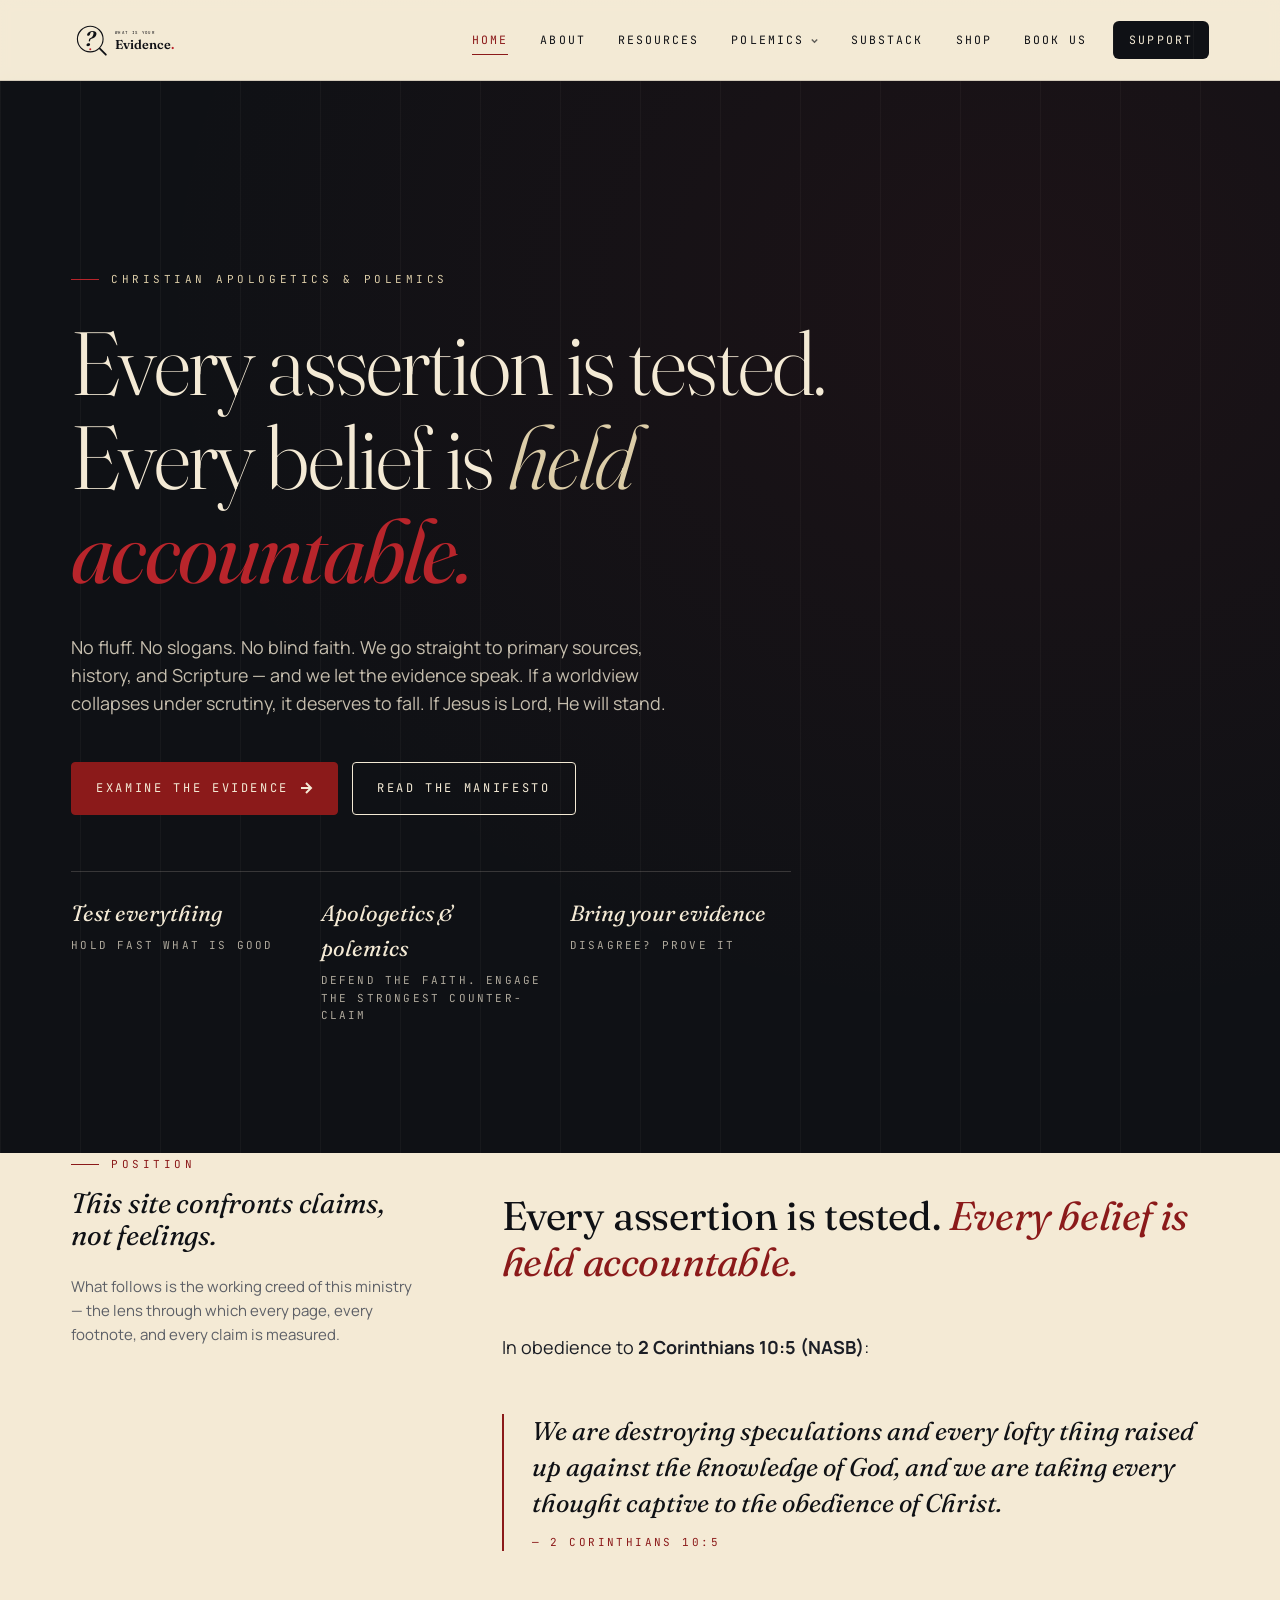
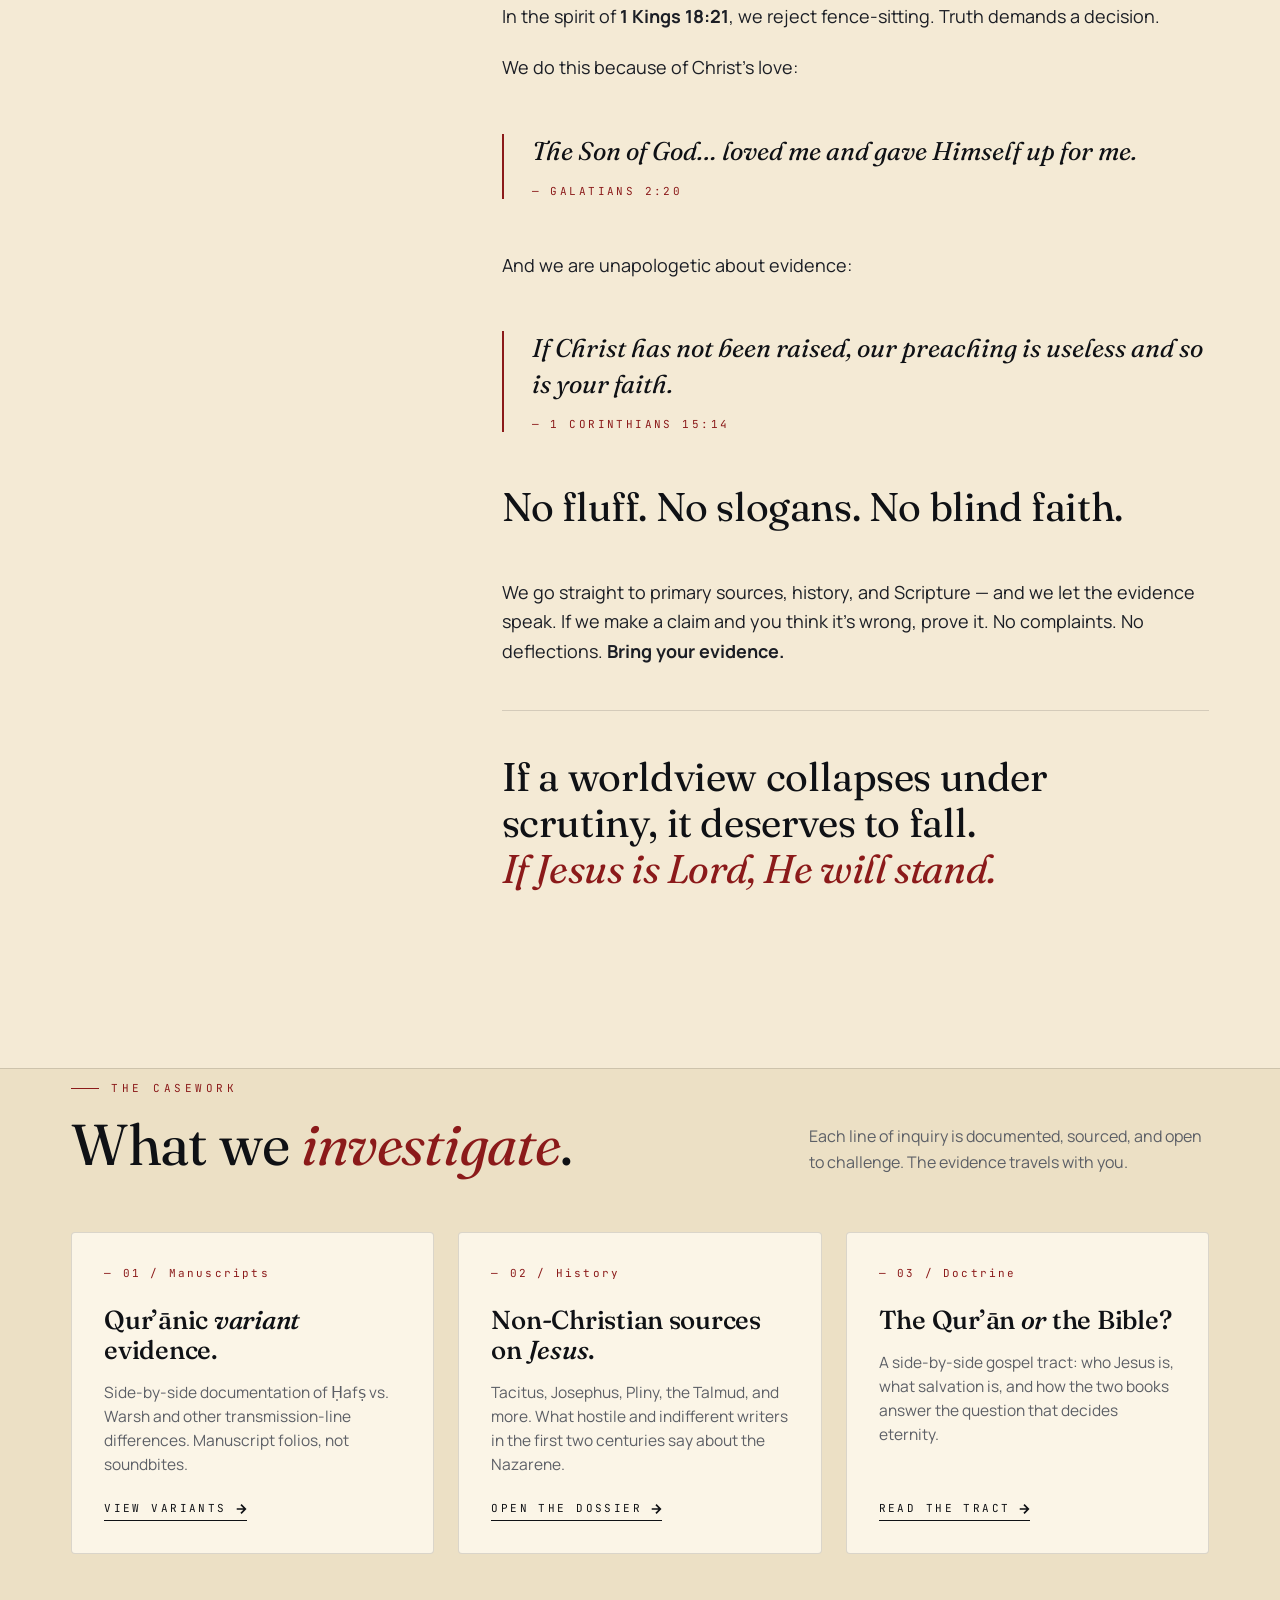
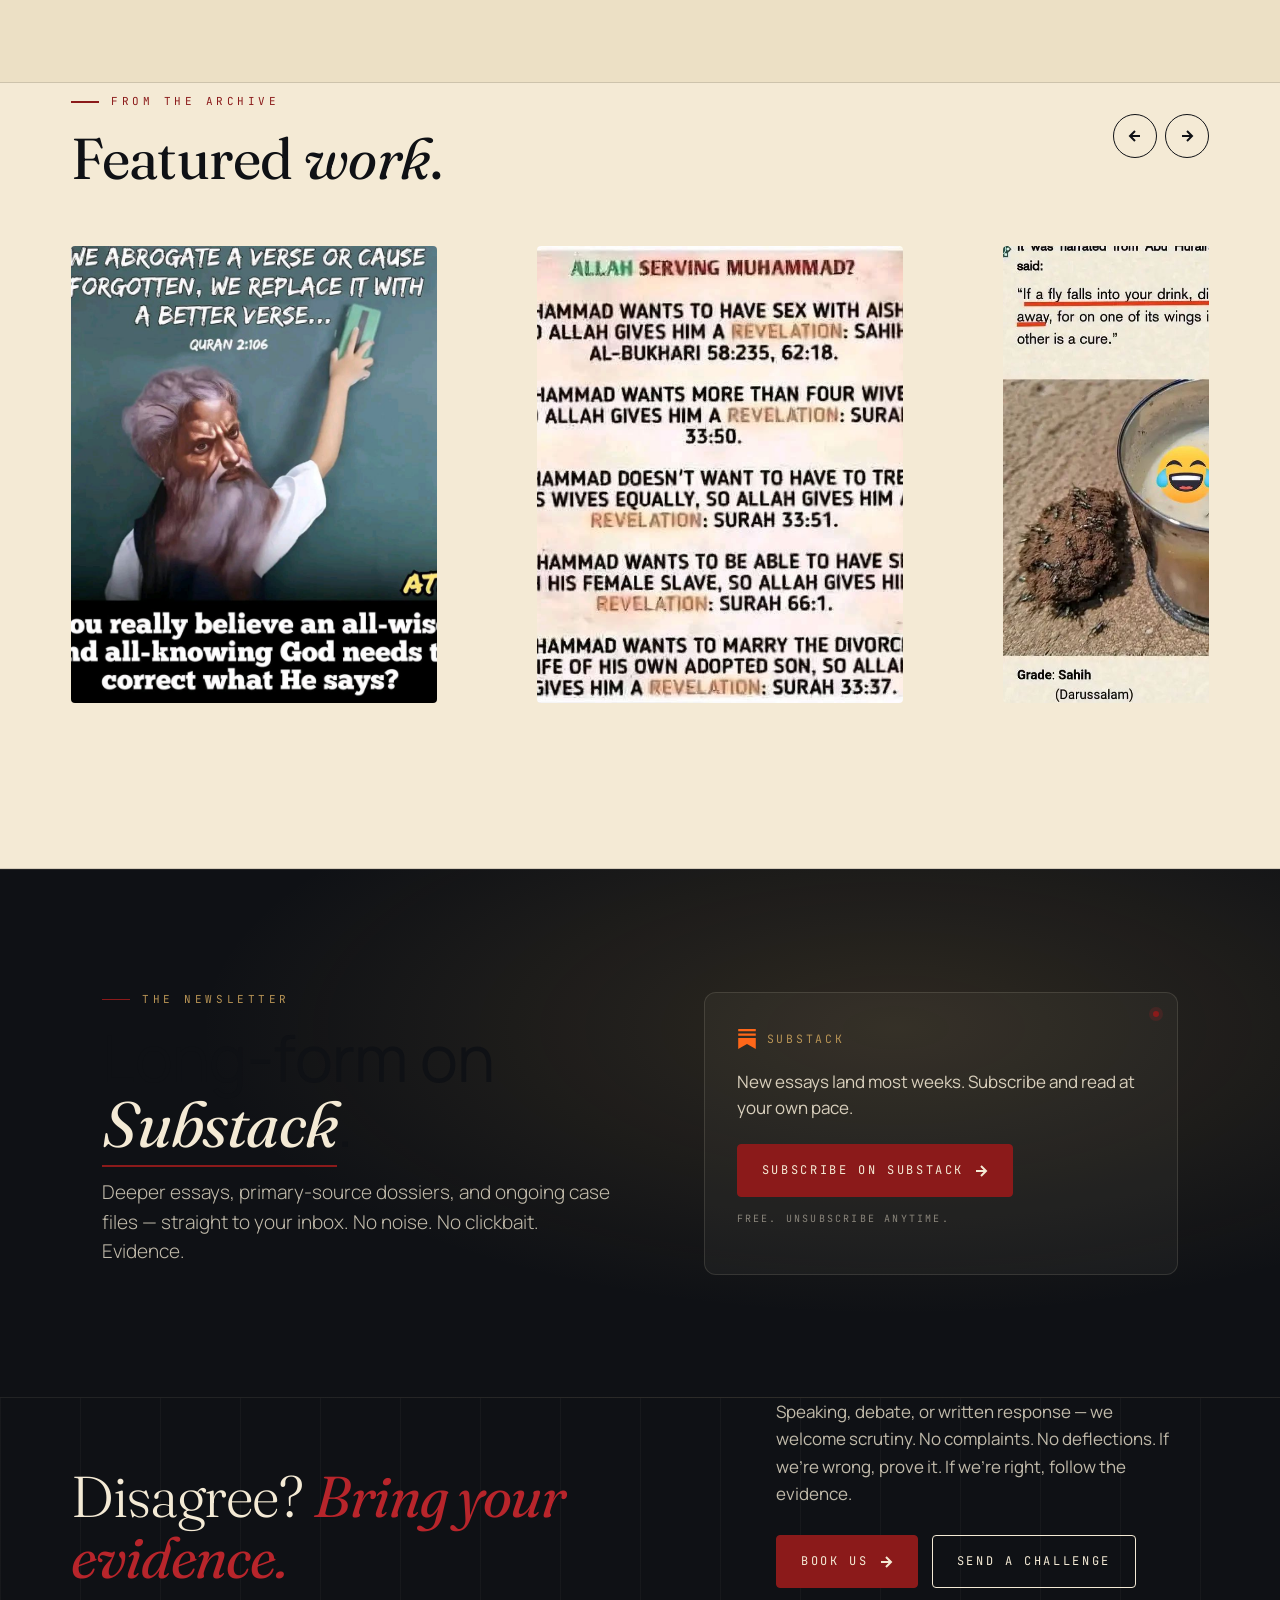
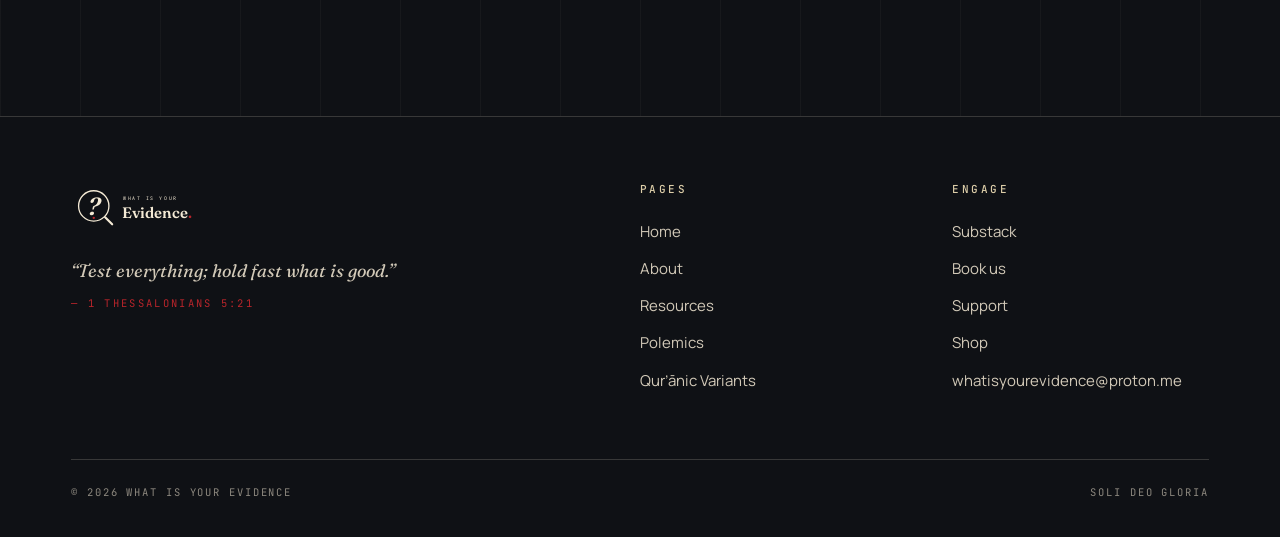
==== commit 43af0442: "proton email added on home page" ====
--- a/index.html
+++ b/index.html
@@ -267,7 +267,7 @@
           <a class="btn btn--blood" href="bookus.html">Book us
             <svg class="arrow" width="14" height="14" viewBox="0 0 14 14" fill="none" stroke="currentColor" stroke-width="2"><path d="M2 7h10M7 2l5 5-5 5"/></svg>
           </a>
-          <a class="btn" href="mailto:whatyourevidence@gmail.com">Send a challenge</a>
+          <a class="btn" href="mailto:whatisyourevidence@proton.me">Send a challenge</a>
         </div>
       </div>
     </div>
@@ -317,7 +317,7 @@
           <li><a href="bookus.html">Book us</a></li>
           <li><a href="supportus.html">Support</a></li>
           <li><a href="shop.html">Shop</a></li>
-          <li><a href="mailto:whatyourevidence@gmail.com">whatyourevidence@gmail.com</a></li>
+          <li><a href="mailto:whatisyourevidence@proton.me">whatisyourevidence@proton.me</a></li>
         </ul>
       </div>
     </div>
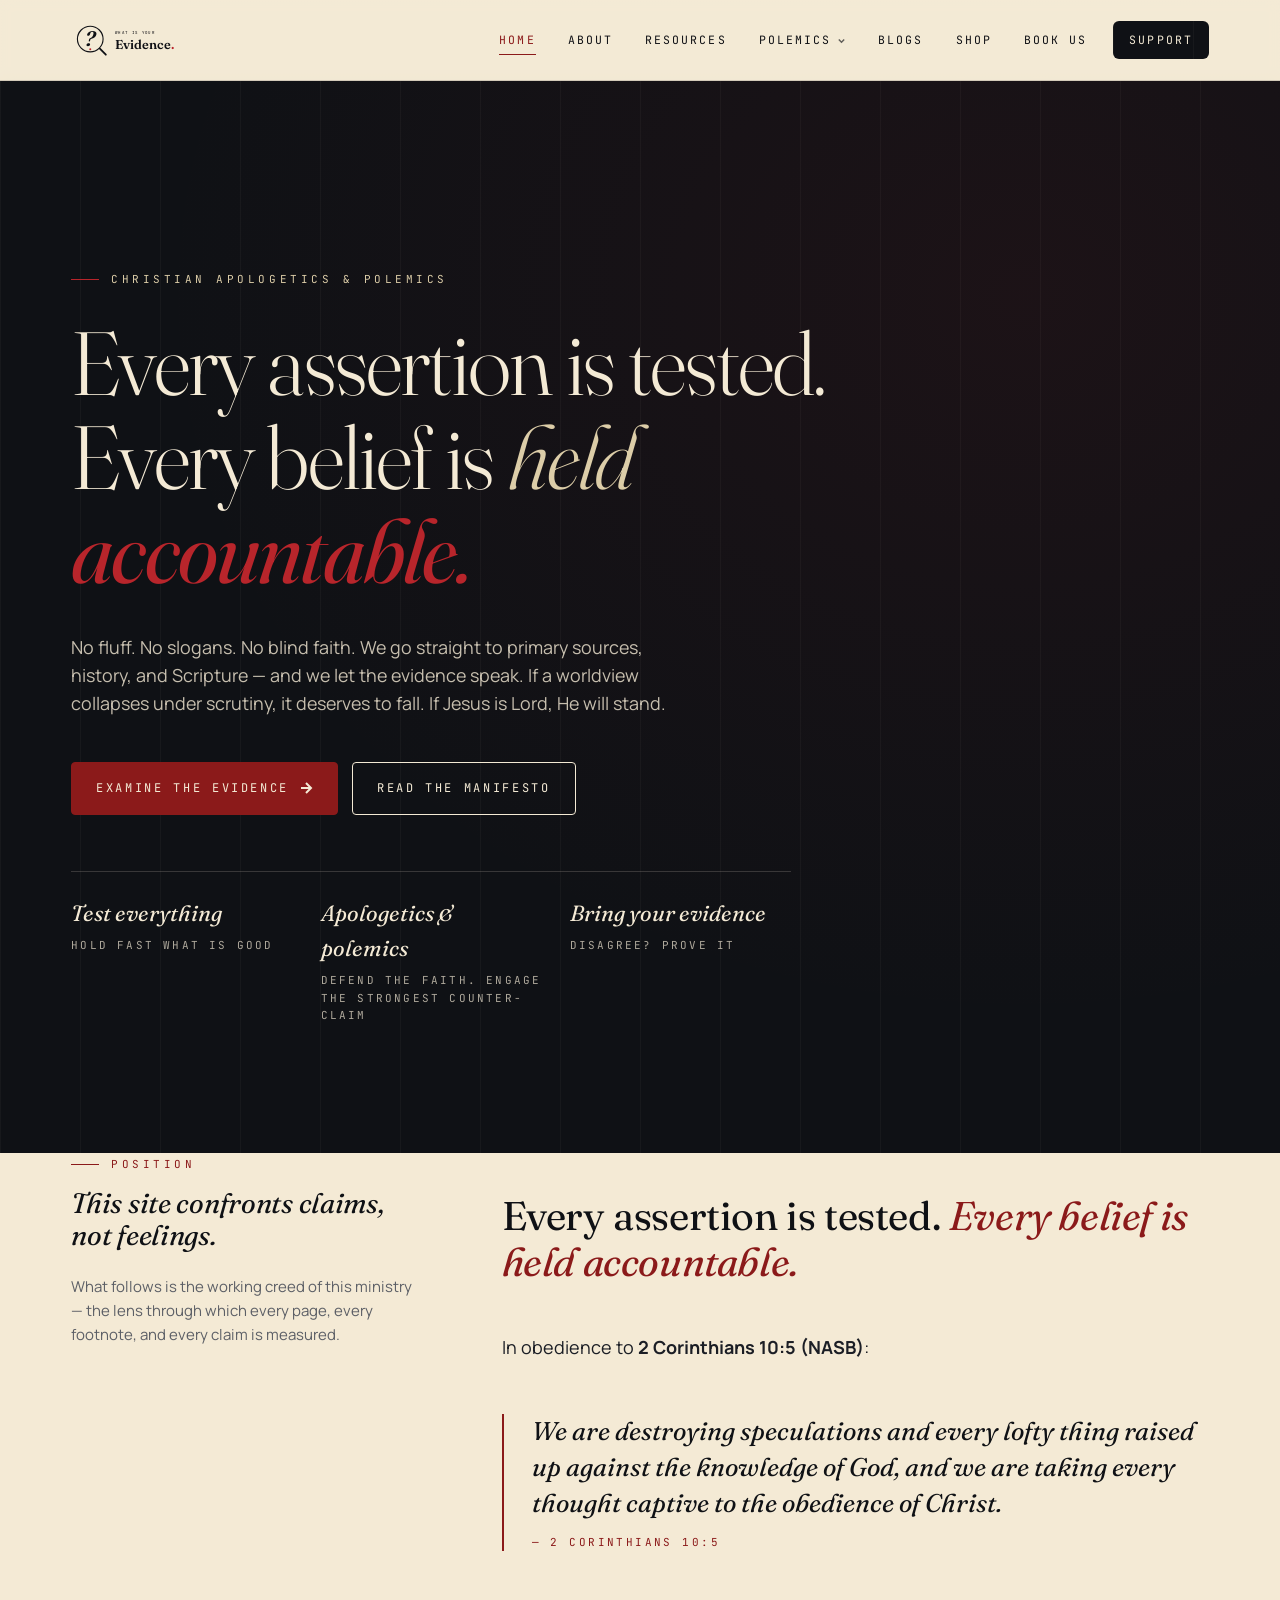
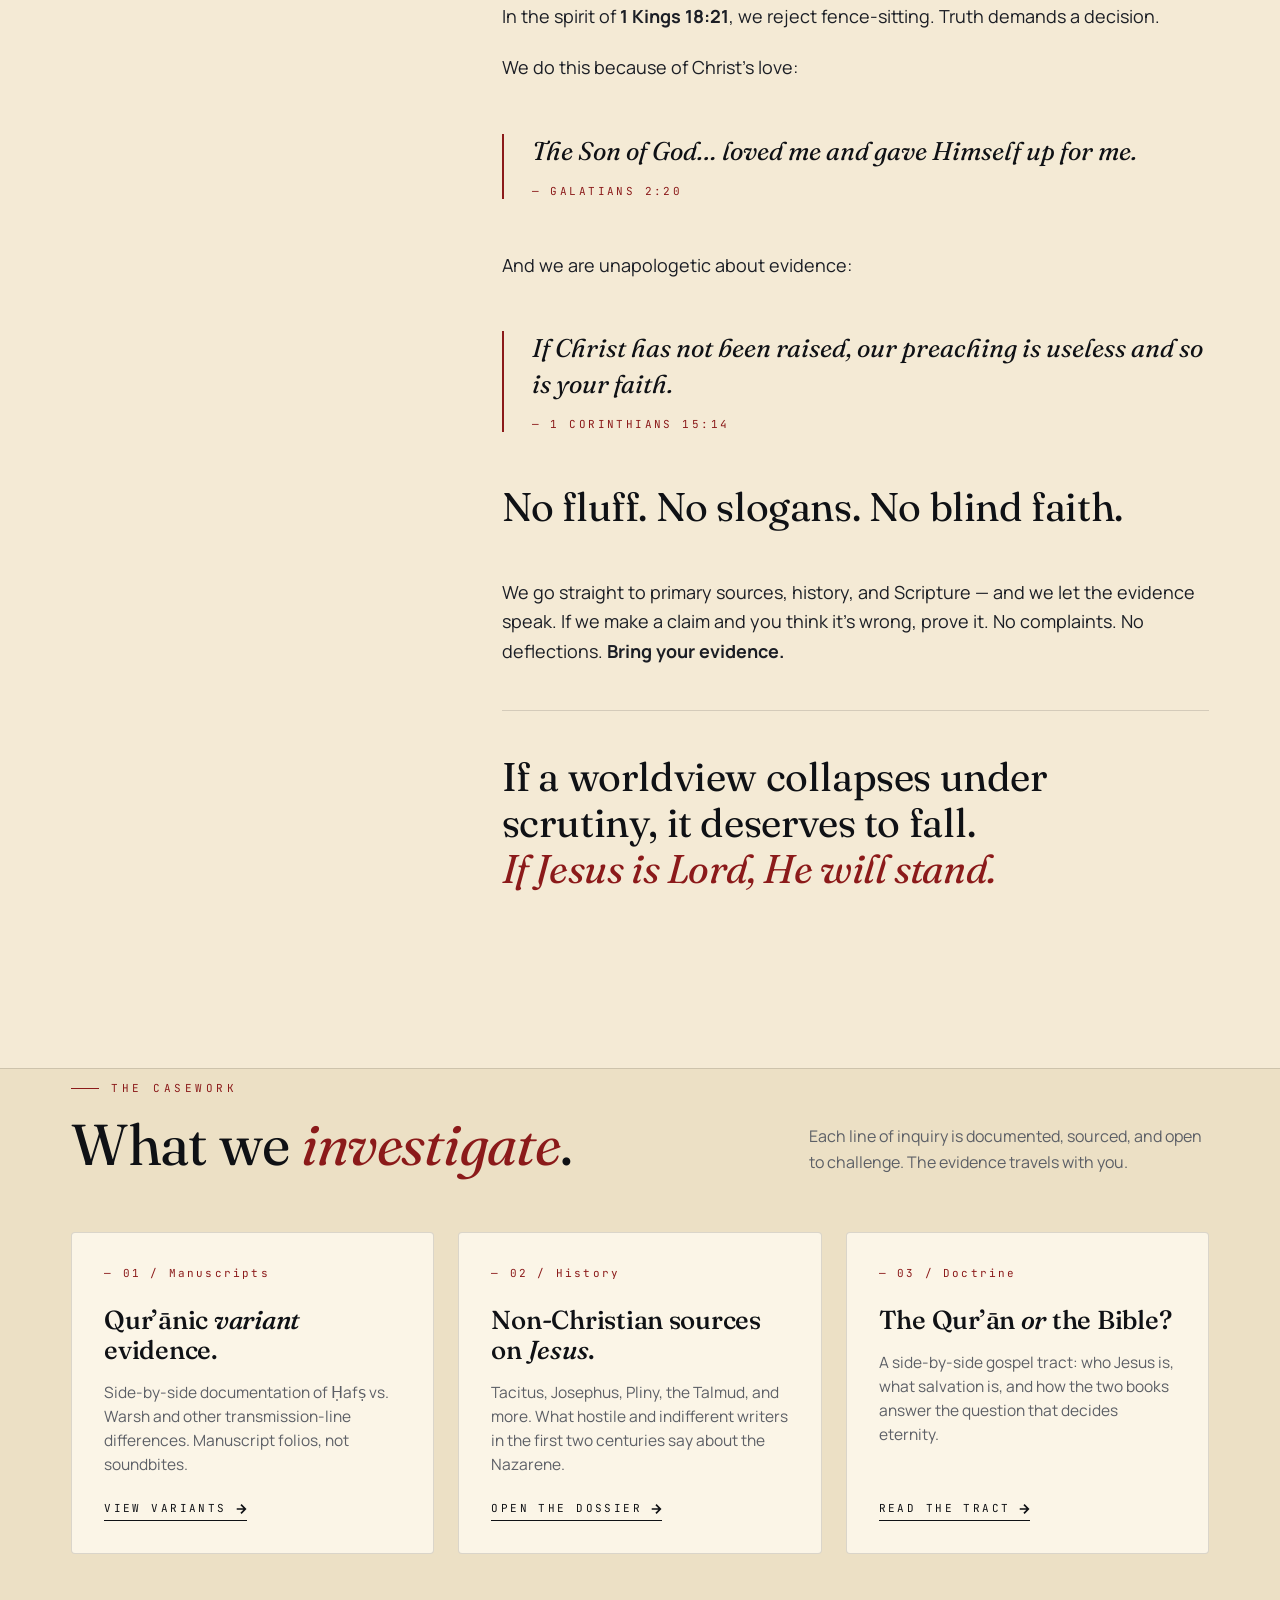
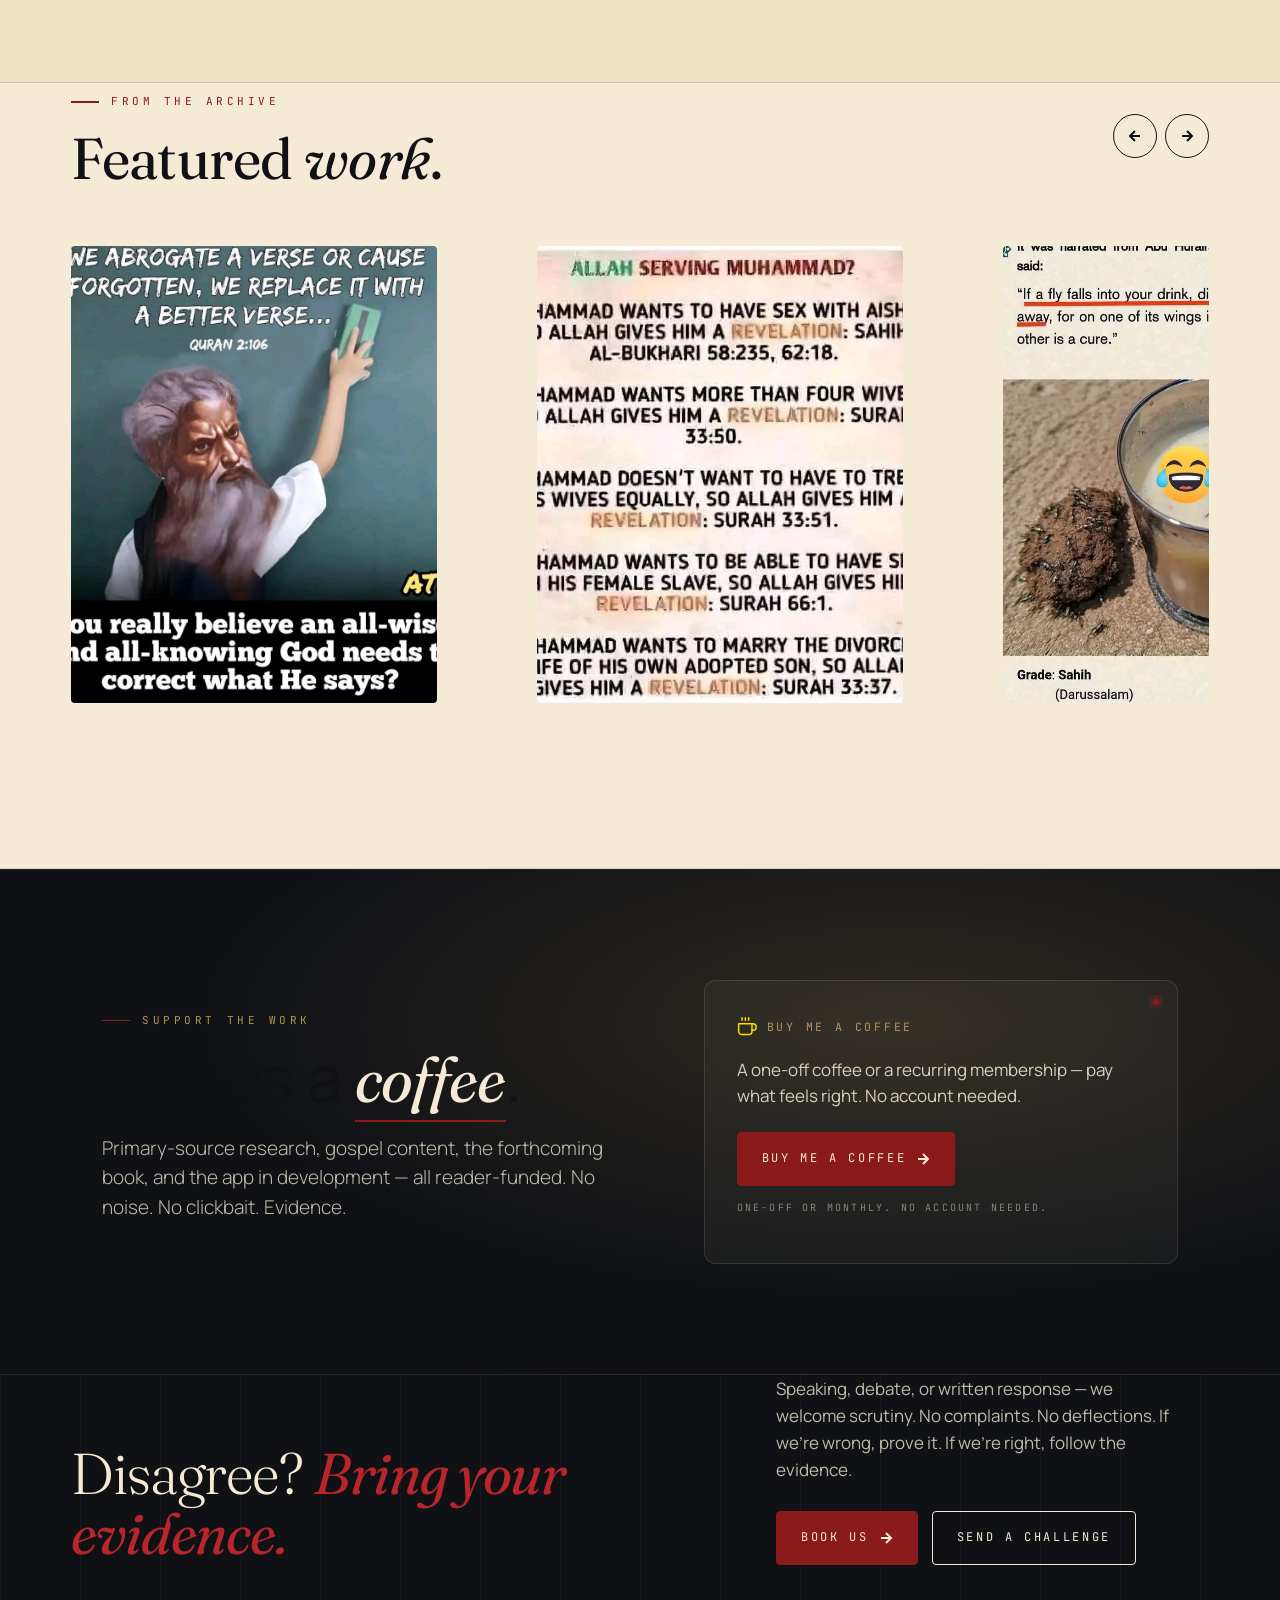
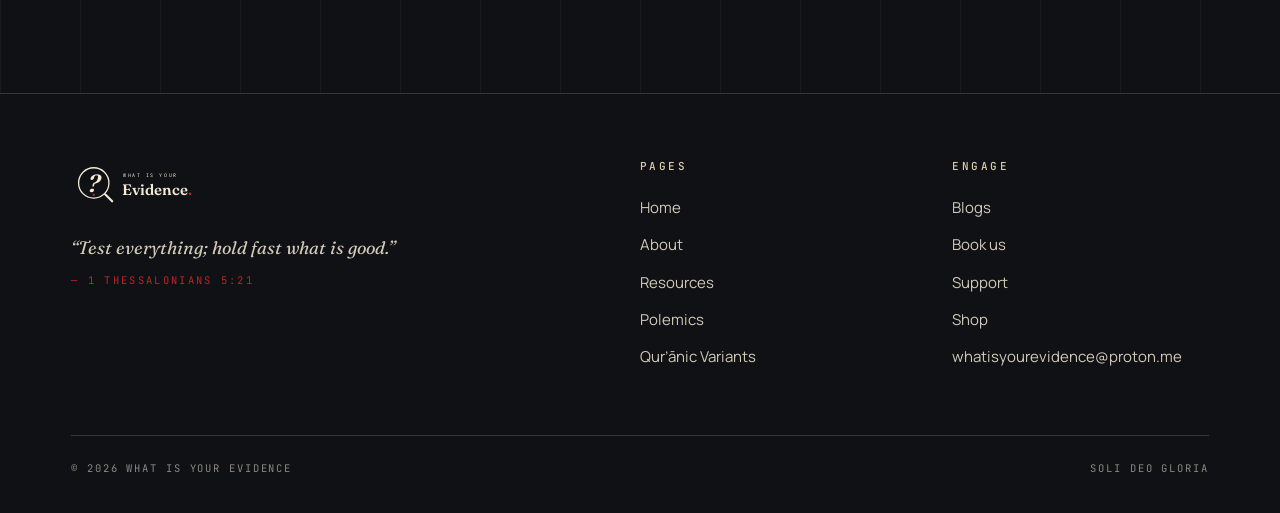
==== commit fe585295: "change" ====
--- a/index.html
+++ b/index.html
@@ -46,7 +46,7 @@
           </div>
         </div>
       </div>
-      <a href="https://whatisyourevidence.substack.com/" target="_blank" rel="noopener">Substack</a>
+      <a href="https://buymeacoffee.com/whatisyourevidence/posts" target="_blank" rel="noopener">Blogs</a>
       <a href="shop.html">Shop</a>
       <a href="bookus.html">Book Us</a>
       <a href="supportus.html" class="cta">Support</a>
@@ -231,26 +231,26 @@
   </div>
 </section>
 
-<!-- Substack -->
-<section class="substack" id="substack">
-  <div class="container">
-    <div class="substack__grid" data-reveal>
-      <div class="substack__copy">
-        <span class="eyebrow">The Newsletter</span>
-        <h2 class="substack__title">Long-form on <em class="serif-italic">Substack</em>.</h2>
-        <p class="substack__lead">Deeper essays, primary-source dossiers, and ongoing case files — straight to your inbox. No noise. No clickbait. Evidence.</p>
-      </div>
-      <div class="substack__panel">
-        <div class="substack__pulse">
-          <svg width="20" height="20" viewBox="0 0 24 24" fill="currentColor" aria-hidden="true"><path d="M22.539 8.242H1.46V5.406h21.08v2.836zM1.46 10.812V24L12 18.11 22.54 24V10.812H1.46zM22.54 0H1.46v2.836h21.08V0z"/></svg>
-          <span>Substack</span>
+<!-- Buy Me a Coffee -->
+<section class="bmc" id="support">
+  <div class="container">
+    <div class="bmc__grid" data-reveal>
+      <div class="bmc__copy">
+        <span class="eyebrow">Support The Work</span>
+        <h2 class="bmc__title">Buy us a <em class="serif-italic">coffee</em>.</h2>
+        <p class="bmc__lead">Primary-source research, gospel content, the forthcoming book, and the app in development — all reader-funded. No noise. No clickbait. Evidence.</p>
+      </div>
+      <div class="bmc__panel">
+        <div class="bmc__pulse">
+          <svg width="20" height="20" viewBox="0 0 24 24" fill="none" stroke="currentColor" stroke-width="1.8" stroke-linecap="round" stroke-linejoin="round" aria-hidden="true"><path d="M18 8h1a4 4 0 0 1 0 8h-1"/><path d="M2 8h16v9a4 4 0 0 1-4 4H6a4 4 0 0 1-4-4V8z"/><line x1="6" y1="1" x2="6" y2="4"/><line x1="10" y1="1" x2="10" y2="4"/><line x1="14" y1="1" x2="14" y2="4"/></svg>
+          <span>Buy Me a Coffee</span>
         </div>
-        <p class="substack__pitch">New essays land most weeks. Subscribe and read at your own pace.</p>
-        <a class="btn btn--blood" href="https://whatisyourevidence.substack.com/" target="_blank" rel="noopener">
-          Subscribe on Substack
+        <p class="bmc__pitch">A one-off coffee or a recurring membership — pay what feels right. No account needed.</p>
+        <a class="btn btn--blood" href="https://buymeacoffee.com/whatisyourevidence" target="_blank" rel="noopener">
+          Buy Me a Coffee
           <svg class="arrow" width="14" height="14" viewBox="0 0 14 14" fill="none" stroke="currentColor" stroke-width="2"><path d="M2 7h10M7 2l5 5-5 5"/></svg>
         </a>
-        <p class="substack__note">Free. Unsubscribe anytime.</p>
+        <p class="bmc__note">One-off or monthly. No account needed.</p>
       </div>
     </div>
   </div>
@@ -313,7 +313,7 @@
       <div>
         <h5>Engage</h5>
         <ul>
-          <li><a href="https://whatisyourevidence.substack.com/" target="_blank" rel="noopener">Substack</a></li>
+          <li><a href="https://buymeacoffee.com/whatisyourevidence/posts" target="_blank" rel="noopener">Blogs</a></li>
           <li><a href="bookus.html">Book us</a></li>
           <li><a href="supportus.html">Support</a></li>
           <li><a href="shop.html">Shop</a></li>
--- a/assets/style.css
+++ b/assets/style.css
@@ -1381,9 +1381,9 @@
 }
 
 /* ============================================================
-   Substack section
-   ============================================================ */
-.substack {
+   Buy Me a Coffee section
+   ============================================================ */
+.bmc {
   padding: 110px var(--gutter);
   background:
     radial-gradient(ellipse at 70% 30%, rgba(184, 148, 85, 0.18) 0%, transparent 55%),
@@ -1392,7 +1392,7 @@
   border-top: 1px solid rgba(244, 234, 213, 0.08);
   border-bottom: 1px solid rgba(244, 234, 213, 0.08);
 }
-.substack__grid {
+.bmc__grid {
   max-width: var(--maxw);
   margin: 0 auto;
   display: grid;
@@ -1400,10 +1400,10 @@
   gap: 80px;
   align-items: center;
 }
-.substack__copy .eyebrow {
+.bmc__copy .eyebrow {
   color: var(--gold);
 }
-.substack__title {
+.bmc__title {
   font-family: var(--display);
   font-size: clamp(38px, 5.5vw, 64px);
   line-height: 1.02;
@@ -1411,13 +1411,13 @@
   margin-top: 16px;
   letter-spacing: -0.01em;
 }
-.substack__title em {
+.bmc__title em {
   font-style: italic;
   color: var(--paper);
   border-bottom: 2px solid var(--blood);
   padding-bottom: 2px;
 }
-.substack__lead {
+.bmc__lead {
   font-family: var(--display);
   font-size: 19px;
   font-weight: 300;
@@ -1426,14 +1426,14 @@
   margin-top: 22px;
   max-width: 50ch;
 }
-.substack__panel {
+.bmc__panel {
   background: rgba(244, 234, 213, 0.04);
   border: 1px solid rgba(244, 234, 213, 0.12);
   border-radius: 12px;
   padding: 36px 32px;
   position: relative;
 }
-.substack__panel::before {
+.bmc__panel::before {
   content: "";
   position: absolute;
   top: 18px; right: 18px;
@@ -1442,7 +1442,7 @@
   border-radius: 50%;
   box-shadow: 0 0 0 4px rgba(184, 37, 43, 0.18);
 }
-.substack__pulse {
+.bmc__pulse {
   display: inline-flex;
   align-items: center;
   gap: 10px;
@@ -1453,28 +1453,28 @@
   color: var(--gold);
   margin-bottom: 20px;
 }
-.substack__pulse svg { color: #FF6719; } /* Substack brand orange — only accent */
-.substack__pitch {
+.bmc__pulse svg { color: #FFDD00; } /* Buy Me a Coffee brand yellow — only accent */
+.bmc__pitch {
   font-family: var(--display);
   font-size: 17px;
   line-height: 1.5;
   color: rgba(244, 234, 213, 0.86);
   margin-bottom: 24px;
 }
-.substack__panel .btn {
+.bmc__panel .btn {
   color: var(--paper);
   border-color: var(--paper);
 }
-.substack__panel .btn--blood {
+.bmc__panel .btn--blood {
   background: var(--blood);
   border-color: var(--blood);
 }
-.substack__panel .btn--blood:hover {
+.bmc__panel .btn--blood:hover {
   background: var(--paper);
   color: var(--ink);
   border-color: var(--paper);
 }
-.substack__note {
+.bmc__note {
   font-family: var(--mono);
   font-size: 10px;
   letter-spacing: 0.22em;
@@ -1483,12 +1483,12 @@
   margin-top: 14px;
 }
 @media (max-width: 800px) {
-  .substack { padding: 70px var(--gutter); }
-  .substack__grid {
+  .bmc { padding: 70px var(--gutter); }
+  .bmc__grid {
     grid-template-columns: 1fr;
     gap: 36px;
   }
-  .substack__panel { padding: 28px 22px; }
+  .bmc__panel { padding: 28px 22px; }
 }
 
 /* ============================================================
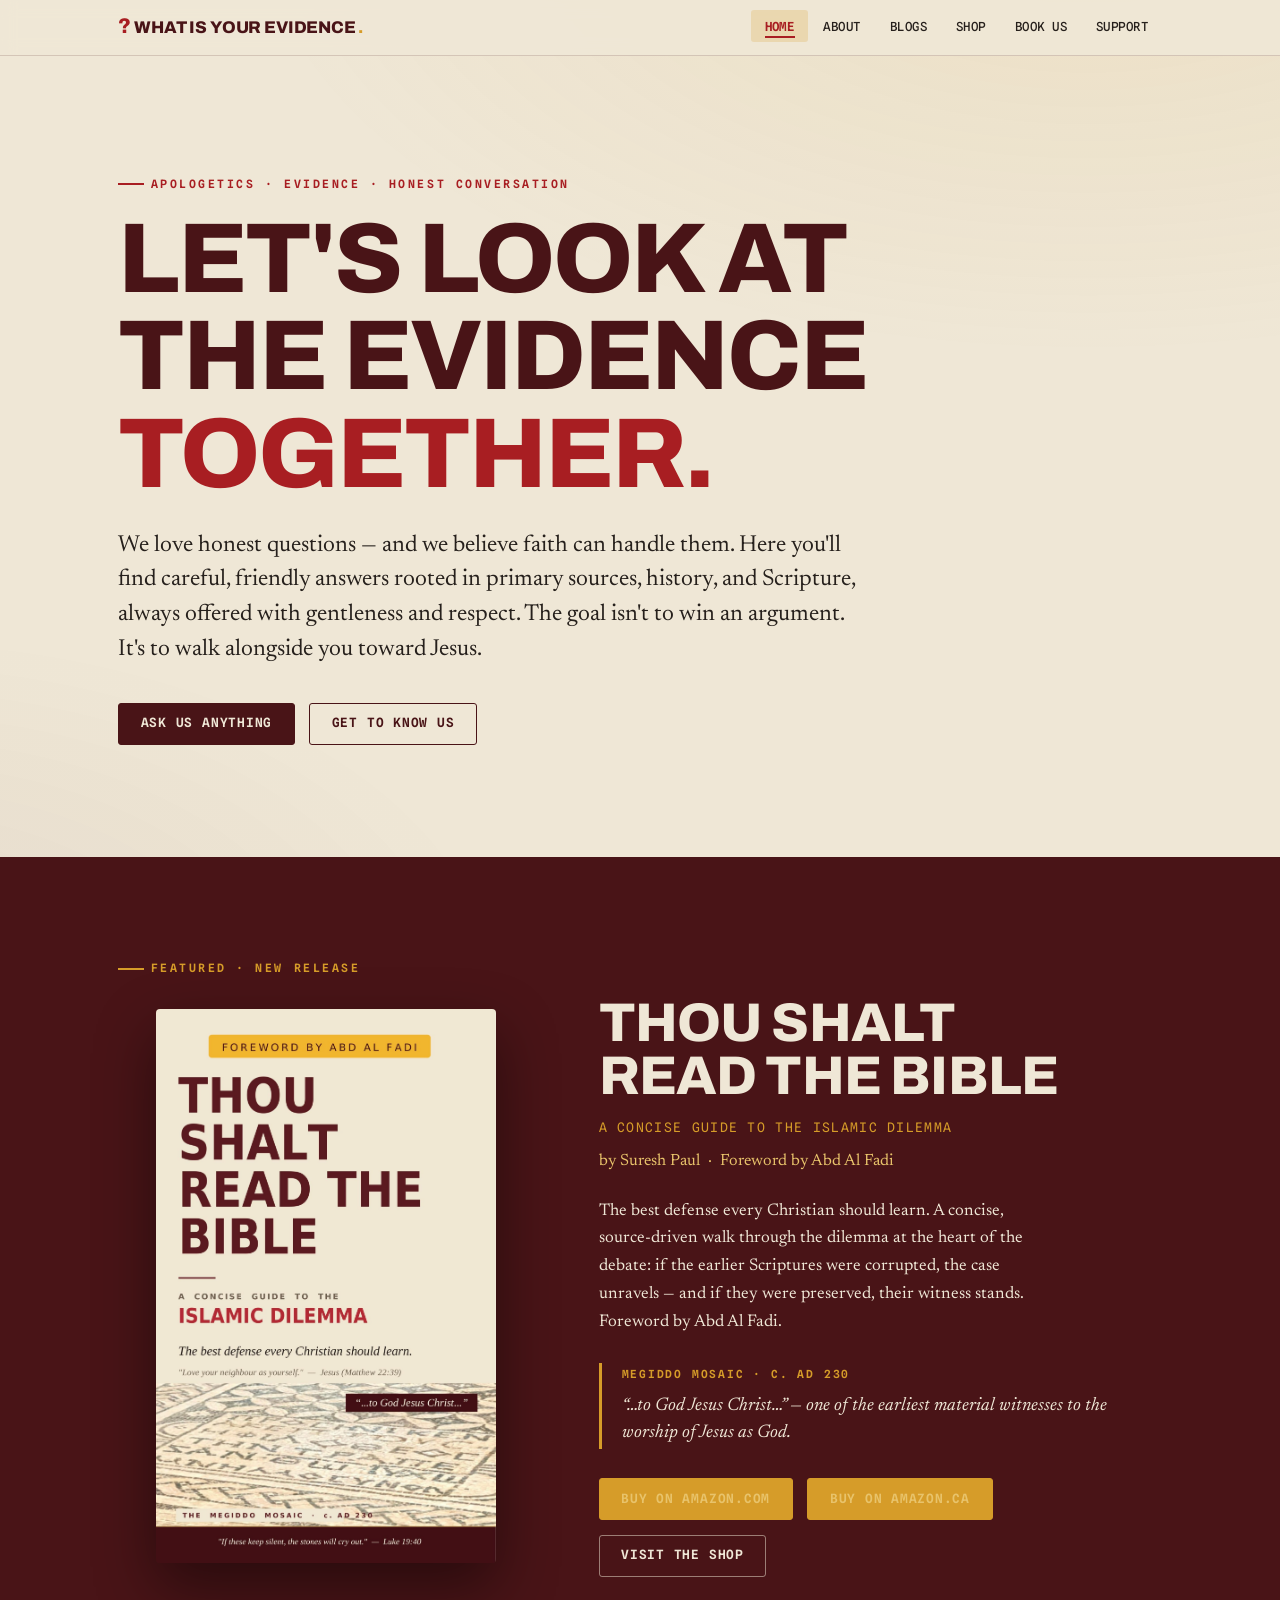
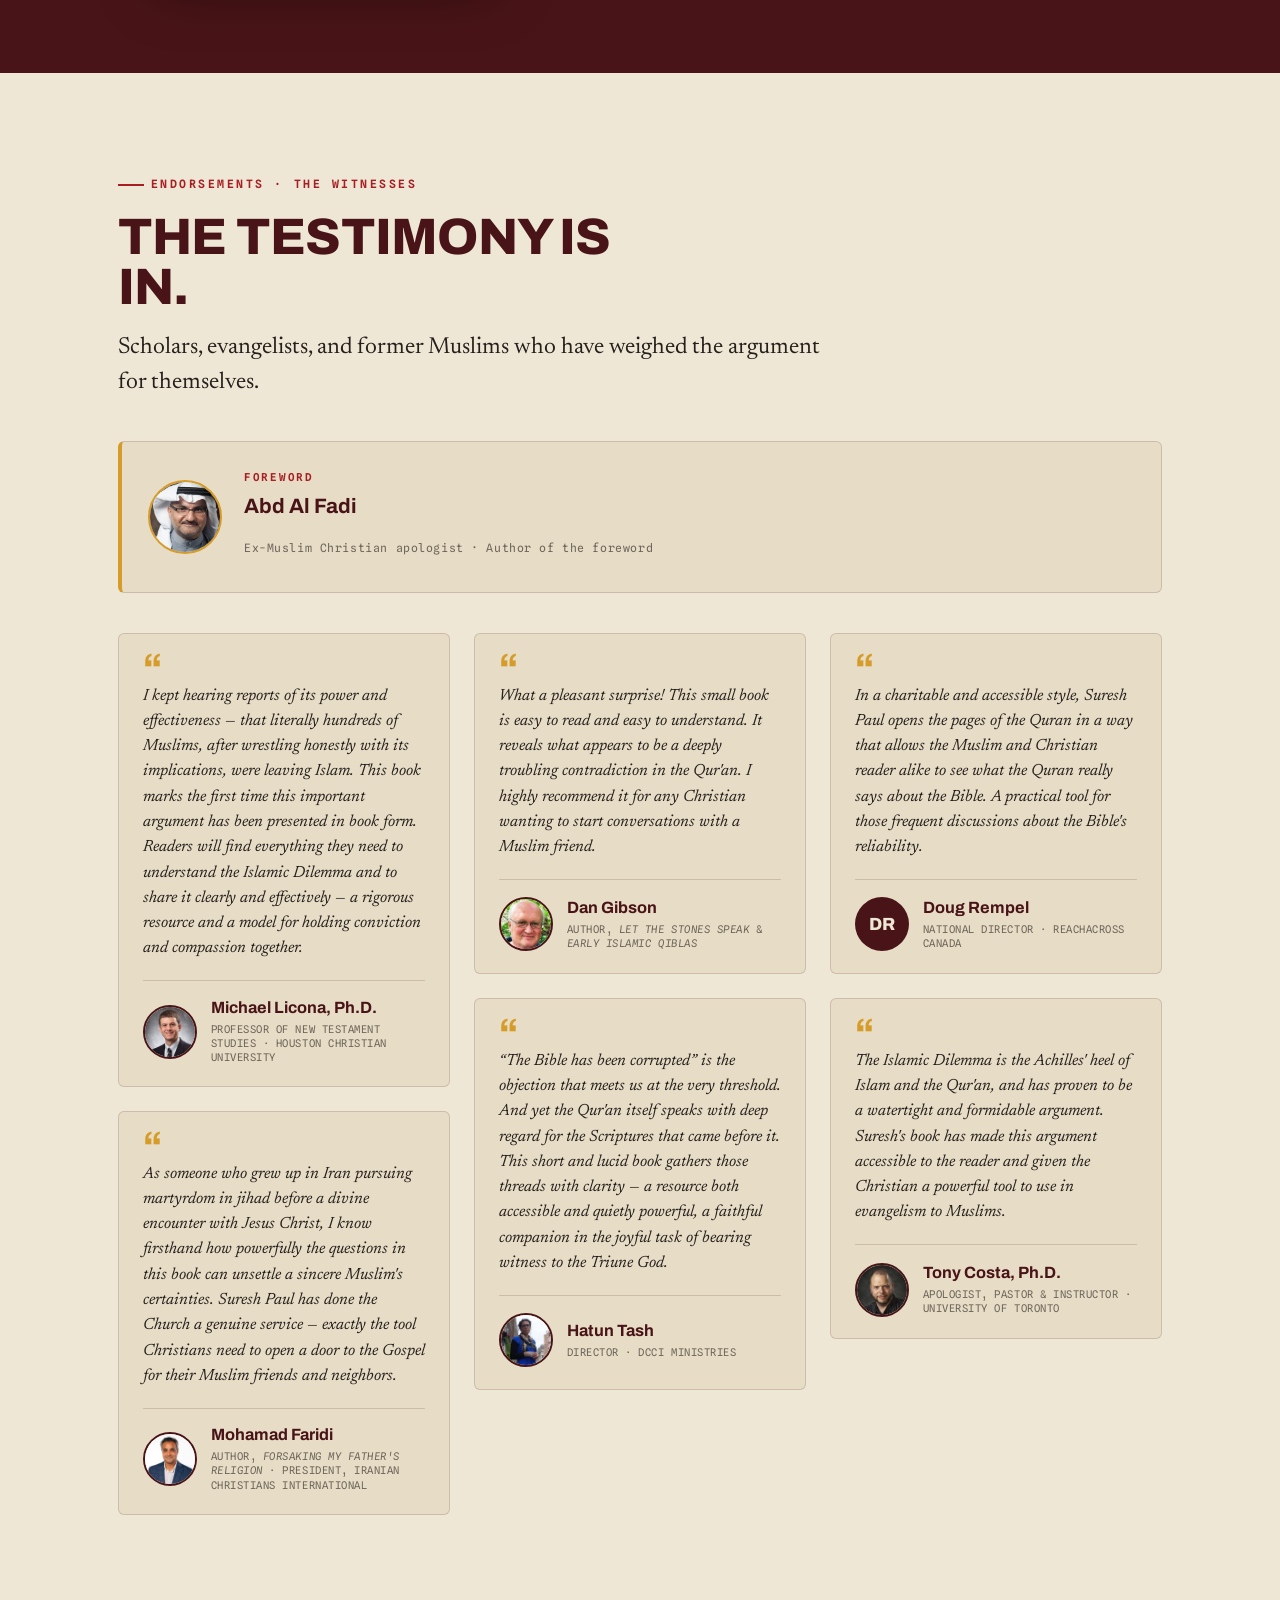
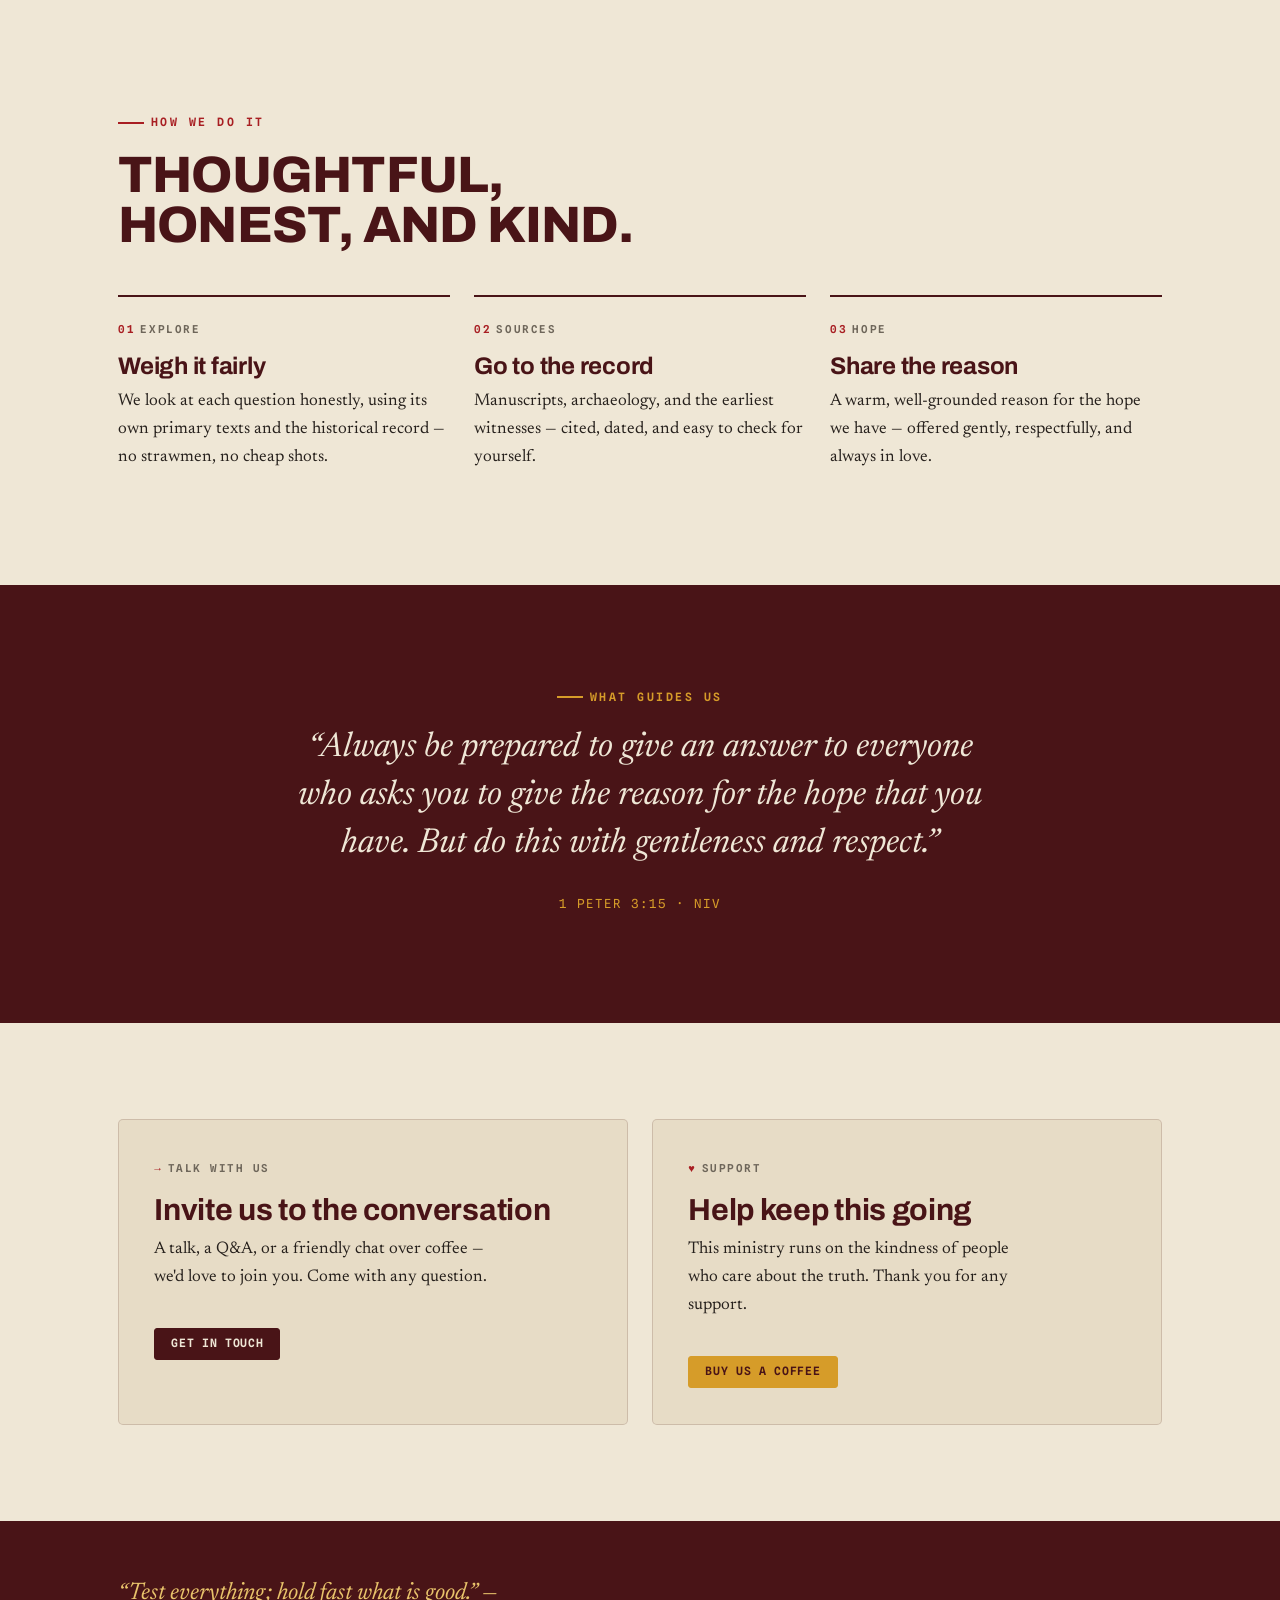
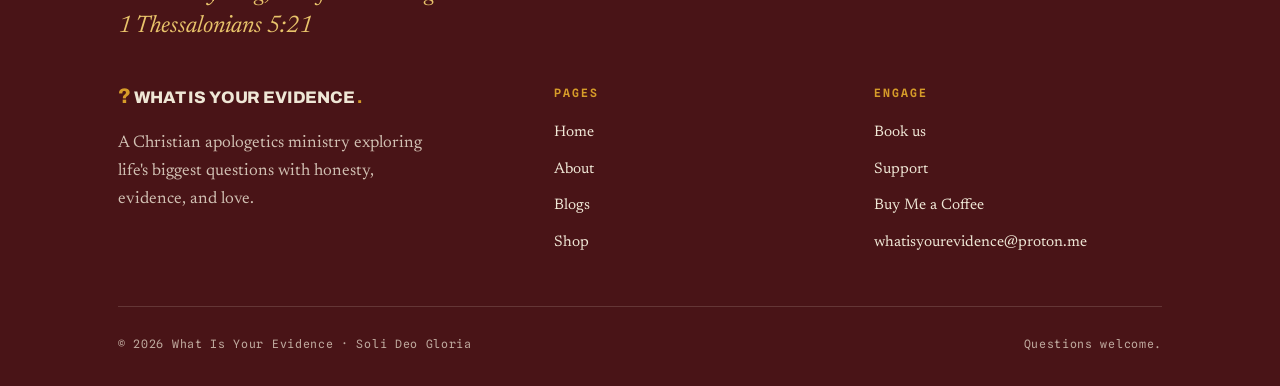
==== commit 699ba3c8: "final website" ====
--- a/index.html
+++ b/index.html
@@ -1,334 +1,265 @@
 <!DOCTYPE html>
 <html lang="en">
 <head>
-<meta charset="UTF-8">
-<meta name="viewport" content="width=device-width, initial-scale=1">
-<title>What Is Your Evidence — Christian Apologetics &amp; Polemics. Primary-Source Evidence.</title>
-<meta name="description" content="Every assertion is tested. Every belief is held accountable. We go straight to primary sources, history, and Scripture — and let the evidence speak.">
-<meta property="og:title" content="What Is Your Evidence">
-<meta property="og:description" content="Christian apologetics and polemics. Primary sources, history, and Scripture — let the evidence speak.">
-<meta property="og:type" content="website">
-<meta property="og:url" content="https://whatisyourevidence.com/">
-<link rel="icon" type="image/svg+xml" href="assets/favicon.svg">
-<link rel="stylesheet" href="assets/style.css">
+<meta charset="UTF-8" />
+<meta name="viewport" content="width=device-width, initial-scale=1" />
+<title>What Is Your Evidence — Christian Apologetics & Polemics</title>
+<meta name="description" content="A Christian apologetics and polemics ministry that confronts claims, not feelings. Primary sources, history, and Scripture — bring your evidence." />
+<link rel="preconnect" href="https://fonts.googleapis.com" />
+<link rel="preconnect" href="https://fonts.gstatic.com" crossorigin />
+<link href="https://fonts.googleapis.com/css2?family=Archivo:wght@400;500;600;700;800;900&family=Newsreader:ital,opsz,wght@0,6..72,400;0,6..72,500;0,6..72,600;1,6..72,400;1,6..72,500&family=Spline+Sans+Mono:wght@400;500;600&display=swap" rel="stylesheet" />
+<link rel="stylesheet" href="styles.css" />
 </head>
 <body>
 
-<!-- Header -->
 <header class="site-header">
-  <div class="site-header__inner">
-    <a class="brand" href="index.html" aria-label="What Is Your Evidence — home">
-      <svg viewBox="0 0 320 96" xmlns="http://www.w3.org/2000/svg" aria-hidden="true">
-        <g transform="translate(8, 12)" fill="none" stroke="currentColor">
-          <circle cx="34" cy="34" r="28" stroke-width="2.4"/>
-          <line x1="55" y1="55" x2="68" y2="68" stroke-width="4" stroke-linecap="round"/>
-          <text x="34" y="50" text-anchor="middle" fill="currentColor" stroke="none" style="font-family: Fraunces, 'Times New Roman', serif; font-weight: 600; font-style: italic; font-size: 44px;">?</text>
-          <circle cx="34" cy="56" r="2.2" fill="#B8252B" stroke="none"/>
-        </g>
-        <g transform="translate(96, 0)" fill="currentColor">
-          <text x="0" y="36" style="font-family: 'JetBrains Mono', monospace; font-size: 9px; letter-spacing: 0.32em;">WHAT IS YOUR</text>
-          <text x="-1" y="68" style="font-family: Fraunces, 'Times New Roman', serif; font-weight: 600; font-size: 28px;">Evidence<tspan fill="#B8252B">.</tspan></text>
-        </g>
-      </svg>
-    </a>
-    <button class="nav-toggle" aria-expanded="false" aria-controls="primary-nav">Menu <span class="nav-toggle__icon"></span></button>
-    <nav class="nav" id="primary-nav">
-      <a href="index.html" class="is-active">Home</a>
-      <a href="aboutus.html">About</a>
-      <a href="resources.html">Resources</a>
-      <div class="nav__dropdown" data-nav-dropdown>
-        <a href="polemics.html" class="nav__trigger" aria-haspopup="true">Polemics<svg class="nav__caret" width="9" height="9" viewBox="0 0 10 10" fill="none" stroke="currentColor" stroke-width="1.6" aria-hidden="true"><path d="M2 4l3 3 3-3"/></svg></a>
-        <div class="nav__menu" role="menu">
-          <a href="polemics.html" class="nav__menu-hub" role="menuitem">All polemics &nbsp;<span aria-hidden="true">→</span></a>
-          <div class="nav__menu-group">
-            <span class="nav__menu-eyebrow">Islam</span>
-            <a href="variants.html" role="menuitem">Qur&rsquo;ānic Variants</a>
+  <nav class="nav wrap" aria-label="Primary">
+    <a class="brand" href="index.html"><span class="q">?</span>WHAT&nbsp;IS&nbsp;YOUR&nbsp;EVIDENCE<span class="dot">.</span></a>
+    <button class="nav-toggle" aria-expanded="false" aria-controls="menu" aria-label="Open menu"><span class="bars" aria-hidden="true"><span></span><span></span><span></span></span>MENU</button>
+    <ul class="nav-links" id="menu">
+      <li><a href="index.html" class="active">Home</a></li>
+      <li><a href="aboutus.html">About</a></li>
+      <li><a href="blogs.html">Blogs</a></li>
+      <li><a href="shop.html">Shop</a></li>
+      <li><a href="bookus.html">Book&nbsp;Us</a></li>
+      <li><a href="supportus.html">Support</a></li>
+    </ul>
+  </nav>
+</header>
+
+<main>
+
+  <!-- HERO -->
+  <section style="padding-block: clamp(3.5rem,9vw,7rem);">
+    <div class="wrap">
+      <p class="eyebrow rise" style="--i:0">Apologetics · Evidence · Honest Conversation</p>
+      <h1 class="rise" style="--i:1; font-size: clamp(2.9rem, 8vw, 6.2rem); max-width: 15ch; text-transform: uppercase;">
+        Let's look at the evidence <span style="color: var(--crimson);">together.</span>
+      </h1>
+      <p class="serif-lead rise" style="--i:2; max-width: 58ch; margin-top: 1.6rem;">
+        We love honest questions — and we believe faith can handle them. Here you'll find careful,
+        friendly answers rooted in primary sources, history, and Scripture, always offered with
+        gentleness and respect. The goal isn't to win an argument. It's to walk alongside you toward Jesus.
+      </p>
+      <div class="cluster rise" style="--i:3; margin-top: 2.2rem;">
+        <a class="btn btn-primary" href="mailto:whatisyourevidence@proton.me?subject=A%20question%20for%20you">Ask us anything</a>
+        <a class="btn btn-ghost" href="aboutus.html">Get to know us</a>
+      </div>
+    </div>
+  </section>
+
+  <!-- FEATURED BOOK -->
+  <section class="section-dark" id="featured-book">
+    <div class="wrap">
+      <p class="eyebrow reveal">Featured · New Release</p>
+      <div style="display:grid; grid-template-columns: minmax(0,0.85fr) minmax(0,1.15fr); gap: clamp(2rem,5vw,4.5rem); align-items:center;" class="book-grid">
+        <div class="reveal" style="justify-self:center;">
+          <img class="book-float" src="assets/book-cover.jpg" alt="Book cover: Thou Shalt Read the Bible — A Concise Guide to the Islamic Dilemma"
+               style="width: min(340px, 80vw); border-radius: 4px; box-shadow: 0 24px 60px rgba(0,0,0,0.45);" />
+        </div>
+        <div class="reveal">
+          <h2 style="font-size: clamp(2.1rem, 4.5vw, 3.4rem); text-transform: uppercase; max-width: 14ch;">Thou Shalt Read the Bible</h2>
+          <p class="mono" style="color: var(--gold); letter-spacing:0.1em; font-size:0.82rem; text-transform:uppercase; margin:0.9rem 0 0;">A Concise Guide to the Islamic Dilemma</p>
+          <p style="font-family:var(--serif); color:var(--gold-soft); margin:0.6rem 0 0; font-size:1.02rem;">by Suresh Paul &nbsp;·&nbsp; Foreword by Abd Al Fadi</p>
+          <p style="max-width: 48ch; margin-top: 1.4rem;">
+            The best defense every Christian should learn. A concise, source-driven walk through the
+            dilemma at the heart of the debate: if the earlier Scriptures were corrupted, the case
+            unravels — and if they were preserved, their witness stands. Foreword by Abd Al Fadi.
+          </p>
+          <div class="citation" style="margin-top: 1.6rem;">
+            <span class="ref">Megiddo Mosaic · c. AD 230</span>
+            <p>“…to God Jesus Christ…” — one of the earliest material witnesses to the worship of Jesus as God.</p>
+          </div>
+          <div class="cluster" style="margin-top: 1.8rem;">
+            <a class="btn btn-gold" href="https://a.co/d/0e7dIKaa" target="_blank" rel="noopener">Buy on Amazon.com</a>
+            <a class="btn btn-gold" href="https://a.co/d/01jL6ECr" target="_blank" rel="noopener">Buy on Amazon.ca</a>
+            <a class="btn btn-ghost" href="shop.html" style="color:var(--parchment); border-color: rgba(239,231,214,0.5);">Visit the shop</a>
           </div>
         </div>
       </div>
-      <a href="https://buymeacoffee.com/whatisyourevidence/posts" target="_blank" rel="noopener">Blogs</a>
-      <a href="shop.html">Shop</a>
-      <a href="bookus.html">Book Us</a>
-      <a href="supportus.html" class="cta">Support</a>
-    </nav>
-  </div>
-</header>
-
-<!-- Hero -->
-<section class="hero">
-  <div class="container hero__inner">
-    <div data-reveal style="--reveal-delay: 0ms;">
-      <span class="eyebrow hero__eyebrow">Christian Apologetics &amp; Polemics</span>
-    </div>
-    <h1 class="hero__title" data-reveal style="--reveal-delay: 120ms;">
-      Every assertion is tested.<br>
-      Every belief is <em>held</em> <span class="blood">accountable.</span>
-    </h1>
-    <p class="hero__lead" data-reveal style="--reveal-delay: 240ms;">
-      No fluff. No slogans. No blind faith. We go straight to primary sources, history, and Scripture — and we let the evidence speak. If a worldview collapses under scrutiny, it deserves to fall. If Jesus is Lord, He will stand.
-    </p>
-    <div class="hero__actions" data-reveal style="--reveal-delay: 360ms;">
-      <a class="btn btn--blood" href="resources.html">
-        Examine the Evidence
-        <svg class="arrow" width="14" height="14" viewBox="0 0 14 14" fill="none" stroke="currentColor" stroke-width="2"><path d="M2 7h10M7 2l5 5-5 5"/></svg>
-      </a>
-      <a class="btn" href="aboutus.html">Read the Manifesto</a>
-    </div>
-
-    <div class="hero__meta" data-reveal style="--reveal-delay: 540ms;">
-      <div class="hero__meta-item">
-        <strong>Test everything</strong>
-        Hold fast what is good
-      </div>
-      <div class="hero__meta-item">
-        <strong>Apologetics &amp; polemics</strong>
-        Defend the faith. Engage the strongest counter-claim
-      </div>
-      <div class="hero__meta-item">
-        <strong>Bring your evidence</strong>
-        Disagree? Prove it
-      </div>
-    </div>
-  </div>
-</section>
-
-<!-- Manifesto -->
-<section class="manifesto" id="manifesto">
-  <div class="container">
-    <div class="manifesto__grid">
-      <aside class="manifesto__sidebar" data-reveal>
-        <span class="eyebrow">Position</span>
-        <h4>This site confronts claims, not feelings.</h4>
-        <p>What follows is the working creed of this ministry — the lens through which every page, every footnote, and every claim is measured.</p>
-      </aside>
-
-      <div class="manifesto__body">
-        <p class="statement" data-reveal>
-          Every assertion is tested. <em>Every belief is held accountable.</em>
-        </p>
-
-        <p data-reveal>
-          In obedience to <strong>2 Corinthians 10:5 (NASB)</strong>:
-        </p>
-
-        <blockquote class="scripture" data-reveal>
-          We are destroying speculations and every lofty thing raised up against the knowledge of God, and we are taking every thought captive to the obedience of Christ.
-          <cite>— 2 Corinthians 10:5</cite>
-        </blockquote>
-
-        <p data-reveal>
-          In the spirit of <strong>1 Kings 18:21</strong>, we reject fence-sitting. Truth demands a decision.
-        </p>
-
-        <p data-reveal>We do this because of Christ&rsquo;s love:</p>
-
-        <blockquote class="scripture" data-reveal>
-          The Son of God&hellip; loved me and gave Himself up for me.
-          <cite>— Galatians 2:20</cite>
-        </blockquote>
-
-        <p data-reveal>And we are unapologetic about evidence:</p>
-
-        <blockquote class="scripture" data-reveal>
-          If Christ has not been raised, our preaching is useless and so is your faith.
-          <cite>— 1 Corinthians 15:14</cite>
-        </blockquote>
-
-        <p class="statement" data-reveal>No fluff. No slogans. No blind faith.</p>
-
-        <p data-reveal>
-          We go straight to primary sources, history, and Scripture — and we let the evidence speak. If we make a claim and you think it&rsquo;s wrong, prove it. No complaints. No deflections. <strong>Bring your evidence.</strong>
-        </p>
-
-        <hr>
-
-        <p class="statement" data-reveal>
-          If a worldview collapses under scrutiny, it deserves to fall.<br>
-          <em>If Jesus is Lord, He will stand.</em>
-        </p>
-      </div>
-    </div>
-  </div>
-</section>
-
-<!-- What we investigate -->
-<section class="investigate">
-  <div class="container">
-    <div class="investigate__head" data-reveal>
-      <div>
-        <span class="eyebrow">The Casework</span>
-        <h2 style="margin-top: 18px;">What we <em>investigate</em>.</h2>
-      </div>
-      <p>Each line of inquiry is documented, sourced, and open to challenge. The evidence travels with you.</p>
-    </div>
-
-    <div class="cards">
-      <a class="card" href="variants.html" data-reveal style="--reveal-delay: 0ms;">
-        <div class="card__num">— 01 / Manuscripts</div>
-        <h3 class="card__title">Qur&rsquo;ānic <em>variant</em> evidence.</h3>
-        <p class="card__body">Side-by-side documentation of Ḥafṣ vs. Warsh and other transmission-line differences. Manuscript folios, not soundbites.</p>
-        <span class="card__link">View variants
-          <svg width="12" height="12" viewBox="0 0 14 14" fill="none" stroke="currentColor" stroke-width="2"><path d="M2 7h10M7 2l5 5-5 5"/></svg>
-        </span>
-      </a>
-
-      <a class="card" href="resources.html" data-reveal style="--reveal-delay: 120ms;">
-        <div class="card__num">— 02 / History</div>
-        <h3 class="card__title">Non-Christian sources on <em>Jesus</em>.</h3>
-        <p class="card__body">Tacitus, Josephus, Pliny, the Talmud, and more. What hostile and indifferent writers in the first two centuries say about the Nazarene.</p>
-        <span class="card__link">Open the dossier
-          <svg width="12" height="12" viewBox="0 0 14 14" fill="none" stroke="currentColor" stroke-width="2"><path d="M2 7h10M7 2l5 5-5 5"/></svg>
-        </span>
-      </a>
-
-      <a class="card" href="resources.html" data-reveal style="--reveal-delay: 240ms;">
-        <div class="card__num">— 03 / Doctrine</div>
-        <h3 class="card__title">The Qur&rsquo;ān <em>or</em> the Bible?</h3>
-        <p class="card__body">A side-by-side gospel tract: who Jesus is, what salvation is, and how the two books answer the question that decides eternity.</p>
-        <span class="card__link">Read the tract
-          <svg width="12" height="12" viewBox="0 0 14 14" fill="none" stroke="currentColor" stroke-width="2"><path d="M2 7h10M7 2l5 5-5 5"/></svg>
-        </span>
-      </a>
-    </div>
-  </div>
-</section>
-
-<!-- Featured carousel -->
-<section class="featured">
-  <div class="container">
-    <div class="featured__head" data-reveal>
-      <div>
-        <span class="eyebrow">From the Archive</span>
-        <h2 style="margin-top: 18px;">Featured&nbsp;<em class="serif-italic">work</em>.</h2>
-      </div>
-      <div class="featured__controls">
-        <button class="featured__btn" data-featured-prev aria-label="Previous">
-          <svg width="14" height="14" viewBox="0 0 14 14" fill="none" stroke="currentColor" stroke-width="2"><path d="M12 7H2M7 2 2 7l5 5"/></svg>
-        </button>
-        <button class="featured__btn" data-featured-next aria-label="Next">
-          <svg width="14" height="14" viewBox="0 0 14 14" fill="none" stroke="currentColor" stroke-width="2"><path d="M2 7h10M7 2l5 5-5 5"/></svg>
-        </button>
-      </div>
-    </div>
-  </div>
-  <div class="container">
-    <div class="featured__track-wrap">
-      <div class="featured__track" data-reveal>
-        <figure class="featured__item"><img src="featured/image1.jpg" alt="Featured graphic 1" loading="lazy"></figure>
-        <figure class="featured__item"><img src="featured/image2.jpg" alt="Featured graphic 2" loading="lazy"></figure>
-        <figure class="featured__item"><img src="featured/image3.jpg" alt="Featured graphic 3" loading="lazy"></figure>
-        <figure class="featured__item"><img src="featured/image4.jpg" alt="Featured graphic 4" loading="lazy"></figure>
-        <figure class="featured__item"><img src="featured/image5.jpg" alt="Featured graphic 5" loading="lazy"></figure>
-        <figure class="featured__item"><img src="featured/image5.1.jpg" alt="Featured graphic 5.1" loading="lazy"></figure>
-        <figure class="featured__item"><img src="featured/image6.jpg" alt="Featured graphic 6" loading="lazy"></figure>
-        <figure class="featured__item"><img src="featured/image7.jpg" alt="Featured graphic 7" loading="lazy"></figure>
-        <figure class="featured__item"><img src="featured/image8.jpg" alt="Featured graphic 8" loading="lazy"></figure>
-        <figure class="featured__item"><img src="featured/image9.jpg" alt="Featured graphic 9" loading="lazy"></figure>
-        <figure class="featured__item"><img src="featured/image10.jpg" alt="Featured graphic 10" loading="lazy"></figure>
-        <figure class="featured__item"><img src="featured/image11.png" alt="Featured graphic 11" loading="lazy"></figure>
-      </div>
-    </div>
-  </div>
-</section>
-
-<!-- Buy Me a Coffee -->
-<section class="bmc" id="support">
-  <div class="container">
-    <div class="bmc__grid" data-reveal>
-      <div class="bmc__copy">
-        <span class="eyebrow">Support The Work</span>
-        <h2 class="bmc__title">Buy us a <em class="serif-italic">coffee</em>.</h2>
-        <p class="bmc__lead">Primary-source research, gospel content, the forthcoming book, and the app in development — all reader-funded. No noise. No clickbait. Evidence.</p>
-      </div>
-      <div class="bmc__panel">
-        <div class="bmc__pulse">
-          <svg width="20" height="20" viewBox="0 0 24 24" fill="none" stroke="currentColor" stroke-width="1.8" stroke-linecap="round" stroke-linejoin="round" aria-hidden="true"><path d="M18 8h1a4 4 0 0 1 0 8h-1"/><path d="M2 8h16v9a4 4 0 0 1-4 4H6a4 4 0 0 1-4-4V8z"/><line x1="6" y1="1" x2="6" y2="4"/><line x1="10" y1="1" x2="10" y2="4"/><line x1="14" y1="1" x2="14" y2="4"/></svg>
-          <span>Buy Me a Coffee</span>
+    </div>
+  </section>
+
+  <!-- ENDORSEMENTS / EXPERT TESTIMONY -->
+  <section id="endorsements">
+    <div class="wrap">
+      <p class="eyebrow reveal">Endorsements · The Witnesses</p>
+      <h2 class="reveal" style="font-size:clamp(2rem,5vw,3.2rem); text-transform:uppercase; max-width:16ch;">The testimony is in.</h2>
+      <p class="serif-lead reveal" style="margin-top:1.2rem; max-width:56ch;">
+        Scholars, evangelists, and former Muslims who have weighed the argument for themselves.
+      </p>
+
+      <div class="foreword-strip reveal" style="margin-top:2.5rem;">
+        <img src="assets/alfadi_sq.jpg" alt="Abd Al Fadi" />
+        <div>
+          <span class="fw-label">Foreword</span>
+          <p class="fw-name">Abd Al Fadi</p>
+          <p class="fw-role">Ex-Muslim Christian apologist · Author of the foreword</p>
         </div>
-        <p class="bmc__pitch">A one-off coffee or a recurring membership — pay what feels right. No account needed.</p>
-        <a class="btn btn--blood" href="https://buymeacoffee.com/whatisyourevidence" target="_blank" rel="noopener">
-          Buy Me a Coffee
-          <svg class="arrow" width="14" height="14" viewBox="0 0 14 14" fill="none" stroke="currentColor" stroke-width="2"><path d="M2 7h10M7 2l5 5-5 5"/></svg>
-        </a>
-        <p class="bmc__note">One-off or monthly. No account needed.</p>
-      </div>
-    </div>
-  </div>
-</section>
-
-<!-- Closing CTA -->
-<section class="cta">
-  <div class="container">
-    <div class="cta__grid" data-reveal>
-      <h2>Disagree? <em>Bring your evidence.</em></h2>
-      <div>
-        <p>Speaking, debate, or written response — we welcome scrutiny. No complaints. No deflections. If we&rsquo;re wrong, prove it. If we&rsquo;re right, follow the evidence.</p>
-        <div class="btn-row">
-          <a class="btn btn--blood" href="bookus.html">Book us
-            <svg class="arrow" width="14" height="14" viewBox="0 0 14 14" fill="none" stroke="currentColor" stroke-width="2"><path d="M2 7h10M7 2l5 5-5 5"/></svg>
-          </a>
-          <a class="btn" href="mailto:whatisyourevidence@proton.me">Send a challenge</a>
-        </div>
-      </div>
-    </div>
-  </div>
-</section>
-
-<!-- Footer -->
+      </div>
+
+      <div class="testimony-wall">
+
+        <figure class="tcard reveal lift" style="--i:0;">
+          <span class="mark">&ldquo;</span>
+          <blockquote>I kept hearing reports of its power and effectiveness — that literally hundreds of Muslims, after wrestling honestly with its implications, were leaving Islam. This book marks the first time this important argument has been presented in book form. Readers will find everything they need to understand the Islamic Dilemma and to share it clearly and effectively — a rigorous resource and a model for holding conviction and compassion together.</blockquote>
+          <figcaption class="who">
+            <img class="avatar" src="assets/mike_sq.jpg" alt="Michael Licona" />
+            <span><span class="name">Michael Licona, Ph.D.</span><span class="role">Professor of New Testament Studies · Houston Christian University</span></span>
+          </figcaption>
+        </figure>
+
+        <figure class="tcard reveal lift" style="--i:1;">
+          <span class="mark">&ldquo;</span>
+          <blockquote>As someone who grew up in Iran pursuing martyrdom in jihad before a divine encounter with Jesus Christ, I know firsthand how powerfully the questions in this book can unsettle a sincere Muslim's certainties. Suresh Paul has done the Church a genuine service — exactly the tool Christians need to open a door to the Gospel for their Muslim friends and neighbors.</blockquote>
+          <figcaption class="who">
+            <img class="avatar" src="assets/faridi_sq.jpg" alt="Mohamad Faridi" />
+            <span><span class="name">Mohamad Faridi</span><span class="role">Author, <em>Forsaking My Father's Religion</em> · President, Iranian Christians International</span></span>
+          </figcaption>
+        </figure>
+
+        <figure class="tcard reveal lift" style="--i:2;">
+          <span class="mark">&ldquo;</span>
+          <blockquote>What a pleasant surprise! This small book is easy to read and easy to understand. It reveals what appears to be a deeply troubling contradiction in the Qur'an. I highly recommend it for any Christian wanting to start conversations with a Muslim friend.</blockquote>
+          <figcaption class="who">
+            <img class="avatar" src="assets/dangibson_sq.jpg" alt="Dan Gibson" />
+            <span><span class="name">Dan Gibson</span><span class="role">Author, <em>Let the Stones Speak</em> &amp; <em>Early Islamic Qiblas</em></span></span>
+          </figcaption>
+        </figure>
+
+        <figure class="tcard reveal lift" style="--i:3;">
+          <span class="mark">&ldquo;</span>
+          <blockquote>&ldquo;The Bible has been corrupted&rdquo; is the objection that meets us at the very threshold. And yet the Qur'an itself speaks with deep regard for the Scriptures that came before it. This short and lucid book gathers those threads with clarity — a resource both accessible and quietly powerful, a faithful companion in the joyful task of bearing witness to the Triune God.</blockquote>
+          <figcaption class="who">
+            <img class="avatar" src="assets/hatuntash_sq.jpg" alt="Hatun Tash" />
+            <span><span class="name">Hatun Tash</span><span class="role">Director · DCCI Ministries</span></span>
+          </figcaption>
+        </figure>
+
+        <figure class="tcard reveal lift" style="--i:4;">
+          <span class="mark">&ldquo;</span>
+          <blockquote>In a charitable and accessible style, Suresh Paul opens the pages of the Quran in a way that allows the Muslim and Christian reader alike to see what the Quran really says about the Bible. A practical tool for those frequent discussions about the Bible's reliability.</blockquote>
+          <figcaption class="who">
+            <span class="avatar-mono" aria-hidden="true">DR</span>
+            <span><span class="name">Doug Rempel</span><span class="role">National Director · ReachAcross Canada</span></span>
+          </figcaption>
+        </figure>
+
+        <figure class="tcard reveal lift" style="--i:5;">
+          <span class="mark">&ldquo;</span>
+          <blockquote>The Islamic Dilemma is the Achilles' heel of Islam and the Qur'an, and has proven to be a watertight and formidable argument. Suresh's book has made this argument accessible to the reader and given the Christian a powerful tool to use in evangelism to Muslims.</blockquote>
+          <figcaption class="who">
+            <img class="avatar" src="assets/tony_costa_sq.jpg" alt="Tony Costa" />
+            <span><span class="name">Tony Costa, Ph.D.</span><span class="role">Apologist, Pastor &amp; Instructor · University of Toronto</span></span>
+          </figcaption>
+        </figure>
+
+      </div>
+    </div>
+  </section>
+
+  <!-- WHAT WE DO -->
+  <section id="what-we-do">
+    <div class="wrap">
+      <p class="eyebrow reveal">How We Do It</p>
+      <h2 class="reveal" style="font-size: clamp(2rem,5vw,3.2rem); text-transform:uppercase; max-width: 18ch;">Thoughtful, honest, and kind.</h2>
+      <div class="pillars" style="display:grid; grid-template-columns: repeat(3,1fr); gap: 1.5rem; margin-top: 2.8rem;">
+
+        <article class="reveal lift" style="--i:0; border-top:2px solid var(--oxblood); padding-top:1.2rem;">
+          <span class="tag"><span class="num">01</span> Explore</span>
+          <h3 style="margin-top:0.7rem; font-size:1.5rem;">Weigh it fairly</h3>
+          <p style="margin-top:0.6rem;">We look at each question honestly, using its own primary texts and the historical record — no strawmen, no cheap shots.</p>
+        </article>
+
+        <article class="reveal lift" style="--i:1; border-top:2px solid var(--oxblood); padding-top:1.2rem;">
+          <span class="tag"><span class="num">02</span> Sources</span>
+          <h3 style="margin-top:0.7rem; font-size:1.5rem;">Go to the record</h3>
+          <p style="margin-top:0.6rem;">Manuscripts, archaeology, and the earliest witnesses — cited, dated, and easy to check for yourself.</p>
+        </article>
+
+        <article class="reveal lift" style="--i:2; border-top:2px solid var(--oxblood); padding-top:1.2rem;">
+          <span class="tag"><span class="num">03</span> Hope</span>
+          <h3 style="margin-top:0.7rem; font-size:1.5rem;">Share the reason</h3>
+          <p style="margin-top:0.6rem;">A warm, well-grounded reason for the hope we have — offered gently, respectfully, and always in love.</p>
+        </article>
+
+      </div>
+    </div>
+  </section>
+
+  <!-- SCRIPTURE BAND -->
+  <section class="section-dark center">
+    <div class="wrap" style="max-width: 820px;">
+      <p class="eyebrow reveal" style="justify-content:center;">What Guides Us</p>
+      <blockquote class="reveal" style="margin:0; font-family: var(--serif); font-style: italic; font-size: clamp(1.4rem, 3.4vw, 2.15rem); line-height:1.4; color: var(--parchment);">
+        “Always be prepared to give an answer to everyone who asks you to give the reason for the
+        hope that you have. But do this with gentleness and respect.”
+      </blockquote>
+      <p class="mono reveal" style="color: var(--gold); letter-spacing:0.16em; font-size:0.78rem; text-transform:uppercase; margin-top:1.6rem;">1 Peter 3:15 · NIV</p>
+    </div>
+  </section>
+
+  <!-- CTA BAND -->
+  <section>
+    <div class="wrap" style="display:grid; grid-template-columns: 1fr 1fr; gap:1.5rem;" class="cta-grid">
+      <div class="reveal lift" style="--i:0; background: var(--parchment-2); border:1px solid var(--line); border-radius:5px; padding: 2.2rem;">
+        <span class="tag"><span class="num">→</span> Talk with us</span>
+        <h3 style="margin-top:0.7rem; font-size:1.9rem;">Invite us to the conversation</h3>
+        <p style="margin-top:0.7rem; max-width:38ch;">A talk, a Q&amp;A, or a friendly chat over coffee — we'd love to join you. Come with any question.</p>
+        <a class="btn btn-primary btn-sm" href="bookus.html" style="margin-top:1.2rem;">Get in touch</a>
+      </div>
+      <div class="reveal lift" style="--i:1; background: var(--parchment-2); border:1px solid var(--line); border-radius:5px; padding: 2.2rem;">
+        <span class="tag"><span class="num">♥</span> Support</span>
+        <h3 style="margin-top:0.7rem; font-size:1.9rem;">Help keep this going</h3>
+        <p style="margin-top:0.7rem; max-width:38ch;">This ministry runs on the kindness of people who care about the truth. Thank you for any support.</p>
+        <a class="btn btn-gold btn-sm" href="supportus.html" style="margin-top:1.2rem;">Buy us a coffee</a>
+      </div>
+    </div>
+  </section>
+
+</main>
+
 <footer class="site-footer">
-  <div class="container">
-    <div class="site-footer__grid">
-      <div class="site-footer__brand">
-        <a class="brand" href="index.html" aria-label="What Is Your Evidence — home">
-          <svg viewBox="0 0 320 96" xmlns="http://www.w3.org/2000/svg" aria-hidden="true">
-        <g transform="translate(8, 12)" fill="none" stroke="currentColor">
-          <circle cx="34" cy="34" r="28" stroke-width="2.4"/>
-          <line x1="55" y1="55" x2="68" y2="68" stroke-width="4" stroke-linecap="round"/>
-          <text x="34" y="50" text-anchor="middle" fill="currentColor" stroke="none" style="font-family: Fraunces, 'Times New Roman', serif; font-weight: 600; font-style: italic; font-size: 44px;">?</text>
-          <circle cx="34" cy="56" r="2.2" fill="#B8252B" stroke="none"/>
-        </g>
-        <g transform="translate(96, 0)" fill="currentColor">
-          <text x="0" y="36" style="font-family: 'JetBrains Mono', monospace; font-size: 9px; letter-spacing: 0.32em;">WHAT IS YOUR</text>
-          <text x="-1" y="68" style="font-family: Fraunces, 'Times New Roman', serif; font-weight: 600; font-size: 28px;">Evidence<tspan fill="#B8252B">.</tspan></text>
-        </g>
-      </svg>
-        </a>
-        <p class="site-footer__motto">
-          &ldquo;Test everything; hold fast what is good.&rdquo;
-          <cite>— 1 Thessalonians 5:21</cite>
-        </p>
-      </div>
-
-      <div>
-        <h5>Pages</h5>
+  <div class="wrap">
+    <p class="footer-verse">“Test everything; hold fast what is good.” — 1 Thessalonians 5:21</p>
+    <div class="footer-grid">
+      <div class="footer-col">
+        <a class="brand" href="index.html" style="color:var(--parchment); font-size:1.05rem;"><span class="q" style="color:var(--gold);">?</span>WHAT&nbsp;IS&nbsp;YOUR&nbsp;EVIDENCE<span class="dot" style="color:var(--gold);">.</span></a>
+        <p style="margin-top:1rem; max-width:34ch; color:rgba(239,231,214,0.82);">A Christian apologetics ministry exploring life's biggest questions with honesty, evidence, and love.</p>
+      </div>
+      <div class="footer-col">
+        <h4>Pages</h4>
         <ul>
           <li><a href="index.html">Home</a></li>
           <li><a href="aboutus.html">About</a></li>
-          <li><a href="resources.html">Resources</a></li>
-          <li><a href="polemics.html">Polemics</a></li>
-          <li><a href="variants.html">Qur&rsquo;ānic Variants</a></li>
+          <li><a href="blogs.html">Blogs</a></li>
+          <li><a href="shop.html">Shop</a></li>
         </ul>
       </div>
-
-      <div>
-        <h5>Engage</h5>
+      <div class="footer-col">
+        <h4>Engage</h4>
         <ul>
-          <li><a href="https://buymeacoffee.com/whatisyourevidence/posts" target="_blank" rel="noopener">Blogs</a></li>
           <li><a href="bookus.html">Book us</a></li>
           <li><a href="supportus.html">Support</a></li>
-          <li><a href="shop.html">Shop</a></li>
+          <li><a href="https://buymeacoffee.com/whatisyourevidence" target="_blank" rel="noopener">Buy Me a Coffee</a></li>
           <li><a href="mailto:whatisyourevidence@proton.me">whatisyourevidence@proton.me</a></li>
         </ul>
       </div>
     </div>
-
-    <div class="site-footer__bottom">
-      <span>&copy; 2026 What Is Your Evidence</span>
-      <span>Soli Deo Gloria</span>
+    <div class="footer-bottom">
+      <span>© 2026 What Is Your Evidence · Soli Deo Gloria</span>
+      <span>Questions welcome.</span>
     </div>
   </div>
 </footer>
 
-<script src="assets/main.js"></script>
+<script src="site.js"></script>
+<style>
+@media (max-width: 780px){
+  .book-grid{ grid-template-columns: 1fr !important; text-align:left; }
+  .pillars{ grid-template-columns: 1fr !important; }
+  .cta-grid{ grid-template-columns: 1fr !important; }
+}
+</style>
 </body>
 </html>
--- a/styles.css
+++ b/styles.css
@@ -0,0 +1,574 @@
+/* ============================================================
+   WHAT IS YOUR EVIDENCE — shared stylesheet
+   Palette + type derived from the "Thou Shalt Read the Bible"
+   book cover: parchment, oxblood, gold, crimson.
+   Signature: forensic "evidence citation" system.
+   ============================================================ */
+
+:root {
+  --parchment:    #EFE7D6;
+  --parchment-2:  #E7DCC6;
+  --parchment-3:  #DED0B5;
+  --oxblood:      #491417;
+  --oxblood-2:    #611B1F;
+  --crimson:      #A81E22;
+  --gold:         #D69C29;
+  --gold-soft:    #E8C36B;
+  --ink:          #26201C;
+  --stone:        #6E665A;
+  --line:         rgba(73, 20, 23, 0.16);
+  --line-soft:    rgba(38, 32, 28, 0.12);
+
+  --display: "Archivo", "Arial Narrow", sans-serif;
+  --serif:   "Newsreader", Georgia, "Times New Roman", serif;
+  --mono:    "Spline Sans Mono", ui-monospace, "SFMono-Regular", monospace;
+
+  --wrap: 1140px;
+  --gutter: clamp(1.15rem, 4vw, 3rem);
+}
+
+* { box-sizing: border-box; }
+
+html { scroll-behavior: smooth; -webkit-text-size-adjust: 100%; }
+
+body {
+  margin: 0;
+  background: var(--parchment);
+  color: var(--ink);
+  font-family: var(--serif);
+  font-size: 1.06rem;
+  line-height: 1.65;
+  font-optical-sizing: auto;
+  -webkit-font-smoothing: antialiased;
+  text-rendering: optimizeLegibility;
+}
+
+/* subtle paper texture via layered gradients */
+body::before {
+  content: "";
+  position: fixed;
+  inset: 0;
+  z-index: -1;
+  pointer-events: none;
+  background:
+    radial-gradient(120% 90% at 85% -10%, rgba(214,156,41,0.10), transparent 55%),
+    radial-gradient(100% 80% at -10% 110%, rgba(73,20,23,0.06), transparent 50%);
+}
+
+img { max-width: 100%; display: block; }
+a { color: var(--crimson); text-decoration: none; }
+a:hover { text-decoration: underline; text-underline-offset: 3px; }
+
+.wrap { max-width: var(--wrap); margin-inline: auto; padding-inline: var(--gutter); }
+
+/* ---------- Typography helpers ---------- */
+.eyebrow {
+  font-family: var(--mono);
+  font-size: 0.72rem;
+  font-weight: 600;
+  letter-spacing: 0.22em;
+  text-transform: uppercase;
+  color: var(--crimson);
+  display: inline-flex;
+  align-items: center;
+  gap: 0.6em;
+  margin: 0 0 1.1rem;
+}
+.eyebrow::before {
+  content: "";
+  width: 1.6rem;
+  height: 2px;
+  background: var(--crimson);
+  display: inline-block;
+}
+
+h1, h2, h3 { font-family: var(--display); line-height: 0.98; margin: 0; color: var(--oxblood); }
+h1 { font-weight: 800; letter-spacing: -0.02em; }
+h2 { font-weight: 800; letter-spacing: -0.015em; }
+h3 { font-weight: 700; letter-spacing: -0.01em; }
+
+.serif-lead {
+  font-family: var(--serif);
+  font-size: clamp(1.15rem, 2.2vw, 1.45rem);
+  line-height: 1.5;
+  color: var(--ink);
+}
+
+/* ---------- Header / Nav ---------- */
+.site-header {
+  position: sticky;
+  top: 0;
+  z-index: 40;
+  background: color-mix(in srgb, var(--parchment) 88%, transparent);
+  backdrop-filter: blur(8px);
+  border-bottom: 1px solid var(--line);
+}
+.nav {
+  display: flex;
+  align-items: center;
+  justify-content: space-between;
+  gap: 1.5rem;
+  padding-block: 0.85rem;
+}
+.brand {
+  display: inline-flex;
+  align-items: baseline;
+  gap: 0.15rem;
+  font-family: var(--display);
+  font-weight: 800;
+  letter-spacing: -0.01em;
+  color: var(--oxblood);
+  font-size: 1.06rem;
+  text-transform: uppercase;
+  white-space: nowrap;
+}
+.brand:hover { text-decoration: none; }
+.brand .q {
+  color: var(--crimson); font-size: 1.25em; line-height: 0; margin-right: 0.05em;
+  display: inline-block; transition: transform 0.35s cubic-bezier(0.34,1.56,0.64,1);
+}
+.brand:hover .q { transform: rotate(-12deg) scale(1.15); }
+.brand .dot { color: var(--gold); }
+
+.nav-links {
+  display: flex;
+  align-items: center;
+  gap: 0.1rem;
+  list-style: none;
+  margin: 0;
+  padding: 0;
+}
+.nav-links a {
+  position: relative;
+  font-family: var(--mono);
+  font-size: 0.78rem;
+  font-weight: 500;
+  letter-spacing: 0.04em;
+  text-transform: uppercase;
+  color: var(--ink);
+  padding: 0.55rem 0.85rem;
+  border-radius: 3px;
+  transition: color 0.2s ease, background 0.2s ease;
+  isolation: isolate;
+}
+/* subtle pill that fades in behind the tab */
+.nav-links a::before {
+  content: "";
+  position: absolute;
+  inset: 0;
+  border-radius: 3px;
+  background: var(--parchment-3);
+  opacity: 0;
+  transform: scale(0.9);
+  transition: opacity 0.2s ease, transform 0.2s ease;
+  z-index: -1;
+}
+.nav-links a:hover::before { opacity: 1; transform: scale(1); }
+/* animated underline drawn from the left */
+.nav-links a::after {
+  content: "";
+  position: absolute;
+  left: 0.85rem;
+  right: 0.85rem;
+  bottom: 0.28rem;
+  height: 2px;
+  background: var(--crimson);
+  transform: scaleX(0);
+  transform-origin: left center;
+  transition: transform 0.32s cubic-bezier(0.65,0,0.35,1);
+}
+.nav-links a:hover { color: var(--oxblood); text-decoration: none; }
+.nav-links a:hover::after { transform: scaleX(1); }
+
+/* active tab: crimson, persistent underline, gold marker */
+.nav-links a.active { color: var(--crimson); font-weight: 600; }
+.nav-links a.active::after {
+  transform: scaleX(1);
+  transform-origin: left center;
+  background: var(--crimson);
+  animation: tab-underline 0.4s cubic-bezier(0.65,0,0.35,1);
+}
+.nav-links a.active::before {
+  content: "";
+  opacity: 1;
+  transform: scale(1);
+  background: color-mix(in srgb, var(--gold) 22%, transparent);
+}
+@keyframes tab-underline {
+  from { transform: scaleX(0); }
+  to   { transform: scaleX(1); }
+}
+
+.nav-toggle {
+  display: none;
+  background: none;
+  border: 1px solid var(--line);
+  border-radius: 3px;
+  padding: 0.4rem 0.55rem;
+  cursor: pointer;
+  color: var(--oxblood);
+  font-family: var(--mono);
+  font-size: 0.72rem;
+  letter-spacing: 0.1em;
+}
+
+/* ---------- Buttons ---------- */
+.btn {
+  display: inline-flex;
+  align-items: center;
+  gap: 0.55rem;
+  font-family: var(--mono);
+  font-size: 0.8rem;
+  font-weight: 600;
+  letter-spacing: 0.06em;
+  text-transform: uppercase;
+  padding: 0.85rem 1.35rem;
+  border-radius: 3px;
+  border: 1.5px solid var(--oxblood);
+  cursor: pointer;
+  transition: transform 0.12s ease, box-shadow 0.12s ease, background 0.15s;
+  line-height: 1;
+}
+.btn:hover { text-decoration: none; transform: translateY(-1px); }
+.btn-primary { background: var(--oxblood); color: var(--parchment); }
+.btn-primary:hover { background: var(--oxblood-2); box-shadow: 0 6px 18px rgba(73,20,23,0.22); }
+.btn-gold { background: var(--gold); color: var(--oxblood); border-color: var(--gold); }
+.btn-gold:hover { background: var(--gold-soft); box-shadow: 0 6px 18px rgba(214,156,41,0.3); }
+.btn-ghost { background: transparent; color: var(--oxblood); }
+.btn-ghost:hover { background: var(--parchment-3); }
+.btn-sm { padding: 0.6rem 1rem; font-size: 0.72rem; }
+
+/* ---------- Sections ---------- */
+section { padding-block: clamp(3.5rem, 8vw, 6rem); }
+.section-dark {
+  background: var(--oxblood);
+  color: var(--parchment);
+}
+.section-dark h1, .section-dark h2, .section-dark h3 { color: var(--parchment); }
+.section-dark .eyebrow { color: var(--gold); }
+.section-dark .eyebrow::before { background: var(--gold); }
+.section-dark a { color: var(--gold-soft); }
+
+/* ---------- Evidence citation (signature) ---------- */
+.citation {
+  border-left: 3px solid var(--crimson);
+  padding: 0.15rem 0 0.15rem 1.25rem;
+  margin: 1.75rem 0;
+}
+.citation .ref {
+  display: block;
+  font-family: var(--mono);
+  font-size: 0.7rem;
+  font-weight: 600;
+  letter-spacing: 0.16em;
+  text-transform: uppercase;
+  color: var(--crimson);
+  margin-bottom: 0.5rem;
+}
+.citation blockquote,
+.citation p {
+  margin: 0;
+  font-family: var(--serif);
+  font-style: italic;
+  font-size: 1.15rem;
+  line-height: 1.5;
+  color: var(--ink);
+}
+.section-dark .citation { border-color: var(--gold); }
+.section-dark .citation .ref { color: var(--gold); }
+.section-dark .citation p, .section-dark .citation blockquote { color: var(--parchment); }
+
+/* exhibit tag */
+.tag {
+  display: inline-flex;
+  align-items: center;
+  gap: 0.5em;
+  font-family: var(--mono);
+  font-size: 0.68rem;
+  font-weight: 600;
+  letter-spacing: 0.14em;
+  text-transform: uppercase;
+  color: var(--stone);
+}
+.tag .num { color: var(--crimson); }
+
+/* ---------- Endorsements / Expert testimony ---------- */
+.foreword-strip {
+  display: grid;
+  grid-template-columns: auto 1fr;
+  gap: 1.4rem;
+  align-items: center;
+  background: var(--parchment-2);
+  border: 1px solid var(--line);
+  border-left: 4px solid var(--gold);
+  border-radius: 6px;
+  padding: 1.4rem 1.6rem;
+  margin-bottom: 2.5rem;
+}
+.foreword-strip img {
+  width: 74px; height: 74px; border-radius: 50%;
+  object-fit: cover; border: 2px solid var(--gold);
+}
+.foreword-strip .fw-label {
+  font-family: var(--mono); font-size: 0.68rem; font-weight: 600;
+  letter-spacing: 0.16em; text-transform: uppercase; color: var(--crimson);
+}
+.foreword-strip .fw-name {
+  font-family: var(--display); font-weight: 700; color: var(--oxblood);
+  font-size: 1.3rem; line-height: 1.1; margin-top: 0.2rem;
+}
+.foreword-strip .fw-role {
+  font-family: var(--mono); font-size: 0.72rem; letter-spacing: 0.05em; color: var(--stone);
+  margin-top: 0.35rem;
+}
+
+.testimony-wall { columns: 3; column-gap: 1.5rem; margin-top: 0.5rem; }
+.tcard {
+  break-inside: avoid;
+  background: var(--parchment-2);
+  border: 1px solid var(--line);
+  border-radius: 6px;
+  padding: 1.5rem 1.5rem 1.35rem;
+  margin: 0 0 1.5rem;
+}
+.tcard .mark {
+  font-family: var(--display); font-weight: 800; font-size: 2.4rem;
+  color: var(--gold); line-height: 0.5; display: block; margin-bottom: 0.4rem;
+}
+.tcard blockquote {
+  margin: 0; font-family: var(--serif); font-style: italic;
+  font-size: 1.02rem; line-height: 1.55; color: var(--ink);
+}
+.tcard .who {
+  display: flex; align-items: center; gap: 0.85rem;
+  margin-top: 1.15rem; padding-top: 1.1rem; border-top: 1px solid var(--line);
+}
+.tcard .avatar {
+  width: 54px; height: 54px; border-radius: 50%; flex: none;
+  object-fit: cover; border: 2px solid var(--oxblood);
+}
+.tcard .avatar-mono {
+  width: 54px; height: 54px; border-radius: 50%; flex: none;
+  display: grid; place-items: center;
+  background: var(--oxblood); color: var(--parchment);
+  font-family: var(--display); font-weight: 800; font-size: 1.1rem; letter-spacing: 0.02em;
+}
+.tcard .name {
+  display: block; font-family: var(--display); font-weight: 700;
+  color: var(--oxblood); font-size: 1.02rem; line-height: 1.12;
+}
+.tcard .role {
+  display: block; font-family: var(--mono); font-size: 0.66rem;
+  letter-spacing: 0.05em; text-transform: uppercase; color: var(--stone);
+  margin-top: 0.3rem; line-height: 1.35;
+}
+
+@media (max-width: 900px) { .testimony-wall { columns: 2; } }
+@media (max-width: 600px) {
+  .testimony-wall { columns: 1; }
+  .foreword-strip { grid-template-columns: 1fr; text-align: left; }
+}
+
+/* ---------- Footer ---------- */
+.site-footer {
+  background: var(--oxblood);
+  color: var(--parchment);
+  padding-block: 3.5rem 2rem;
+}
+.site-footer a { color: var(--parchment); }
+.site-footer a:hover { color: var(--gold-soft); }
+.footer-verse {
+  font-family: var(--serif);
+  font-style: italic;
+  font-size: clamp(1.1rem, 2.4vw, 1.5rem);
+  color: var(--gold-soft);
+  max-width: 30ch;
+  margin: 0 0 2.5rem;
+  line-height: 1.4;
+}
+.footer-grid {
+  display: grid;
+  grid-template-columns: 1.4fr 1fr 1fr;
+  gap: 2rem;
+  padding-bottom: 2.5rem;
+  border-bottom: 1px solid rgba(239,231,214,0.16);
+}
+.footer-col h4 {
+  font-family: var(--mono);
+  font-size: 0.72rem;
+  letter-spacing: 0.18em;
+  text-transform: uppercase;
+  color: var(--gold);
+  margin: 0 0 1rem;
+  font-weight: 600;
+}
+.footer-col ul { list-style: none; margin: 0; padding: 0; }
+.footer-col li { margin-bottom: 0.55rem; }
+.footer-col li a { font-size: 0.95rem; }
+.footer-bottom {
+  display: flex;
+  justify-content: space-between;
+  align-items: center;
+  gap: 1rem;
+  padding-top: 1.75rem;
+  font-family: var(--mono);
+  font-size: 0.72rem;
+  letter-spacing: 0.06em;
+  color: rgba(239,231,214,0.7);
+  flex-wrap: wrap;
+}
+
+/* ---------- Utility ---------- */
+.rule { height: 1px; background: var(--line); border: 0; margin: 0; }
+.center { text-align: center; }
+.mx-auto { margin-inline: auto; }
+.stack > * + * { margin-top: 1.15rem; }
+.cluster { display: flex; flex-wrap: wrap; gap: 0.9rem; align-items: center; }
+.muted { color: var(--stone); }
+.mono { font-family: var(--mono); }
+
+/* reveal on scroll */
+.reveal { opacity: 0; transform: translateY(18px); transition: opacity 0.7s ease, transform 0.7s ease; }
+.reveal.in { opacity: 1; transform: none; }
+/* staggered reveal when --i is set */
+.reveal[style*="--i"] { transition-delay: calc(var(--i, 0) * 90ms); }
+
+/* rise-in on page load (above-the-fold hero) */
+@keyframes rise-in {
+  from { opacity: 0; transform: translateY(22px); }
+  to   { opacity: 1; transform: none; }
+}
+.rise {
+  opacity: 0;
+  animation: rise-in 0.8s cubic-bezier(0.22,0.61,0.36,1) forwards;
+  animation-delay: calc(var(--i, 0) * 110ms + 80ms);
+}
+
+/* gentle hover lift for cards */
+.lift { transition: transform 0.3s cubic-bezier(0.34,1.3,0.64,1), box-shadow 0.3s ease; }
+.lift:hover { transform: translateY(-5px); box-shadow: 0 16px 34px rgba(73,20,23,0.15); }
+
+/* floating book cover */
+@keyframes book-float {
+  0%, 100% { transform: rotate(-1.5deg) translateY(0); }
+  50%      { transform: rotate(-1.5deg) translateY(-12px); }
+}
+.book-float { animation: book-float 6s ease-in-out infinite; will-change: transform; }
+
+/* endorsement cards get a soft hover */
+.tcard { transition: transform 0.3s cubic-bezier(0.34,1.3,0.64,1), box-shadow 0.3s ease, border-color 0.3s ease; }
+.tcard:hover { transform: translateY(-4px); box-shadow: 0 14px 30px rgba(73,20,23,0.14); border-color: var(--gold); }
+
+/* scroll progress bar (injected by JS) */
+#scroll-progress {
+  position: fixed; top: 0; left: 0; height: 3px; width: 0%;
+  background: linear-gradient(90deg, var(--crimson), var(--gold));
+  z-index: 60; transition: width 0.08s linear;
+  box-shadow: 0 0 8px rgba(214,156,41,0.5);
+}
+
+/* header condenses on scroll */
+.site-header { transition: padding 0.3s ease, box-shadow 0.3s ease, background 0.3s ease; }
+.site-header.scrolled { box-shadow: 0 6px 20px rgba(73,20,23,0.10); }
+.site-header.scrolled .nav { padding-block: 0.55rem; }
+.nav { transition: padding 0.3s ease; }
+
+/* ---------- Responsive ---------- */
+@media (max-width: 860px) {
+  .nav-toggle { display: inline-flex; align-items: center; gap: 0.45rem; }
+  .nav-links {
+    position: absolute;
+    top: 100%;
+    left: 0;
+    right: 0;
+    flex-direction: column;
+    align-items: stretch;
+    gap: 0;
+    background: var(--parchment);
+    border-bottom: 1px solid var(--line);
+    padding: 0.4rem var(--gutter) 1rem;
+    box-shadow: 0 14px 30px rgba(73,20,23,0.12);
+    /* animated collapse */
+    display: flex;
+    overflow: hidden;
+    max-height: 0;
+    padding-top: 0;
+    padding-bottom: 0;
+    opacity: 0;
+    visibility: hidden;
+    transition: max-height 0.38s cubic-bezier(0.4,0,0.2,1),
+                opacity 0.28s ease,
+                padding 0.38s ease,
+                visibility 0s linear 0.38s;
+  }
+  .nav-links.open {
+    max-height: 34rem;
+    opacity: 1;
+    visibility: visible;
+    padding-top: 0.4rem;
+    padding-bottom: 1rem;
+    transition: max-height 0.42s cubic-bezier(0.4,0,0.2,1),
+                opacity 0.3s ease 0.05s,
+                padding 0.42s ease,
+                visibility 0s;
+  }
+  .nav-links a {
+    padding: 0.85rem 0.9rem;
+    border-bottom: 1px solid var(--line-soft);
+    border-left: 3px solid transparent;
+    border-radius: 0;
+    /* per-item entrance */
+    opacity: 0;
+    transform: translateX(-10px);
+    transition: color 0.2s ease, background 0.2s ease,
+                border-color 0.2s ease, opacity 0.3s ease, transform 0.3s ease;
+  }
+  .nav-links.open a { opacity: 1; transform: none; }
+  .nav-links.open a:nth-child(1) { transition-delay: 0.05s; }
+  .nav-links.open a:nth-child(2) { transition-delay: 0.09s; }
+  .nav-links.open a:nth-child(3) { transition-delay: 0.13s; }
+  .nav-links.open a:nth-child(4) { transition-delay: 0.17s; }
+  .nav-links.open a:nth-child(5) { transition-delay: 0.21s; }
+  .nav-links.open a:nth-child(6) { transition-delay: 0.25s; }
+  .nav-links a::before, .nav-links a::after { display: none; }
+  .nav-links a:hover { background: var(--parchment-3); border-left-color: var(--gold); }
+  .nav-links a.active {
+    border-left-color: var(--crimson);
+    background: color-mix(in srgb, var(--gold) 14%, transparent);
+  }
+  /* hamburger -> X */
+  .nav-toggle .bars { position: relative; width: 16px; height: 12px; display: inline-block; }
+  .nav-toggle .bars span {
+    position: absolute; left: 0; width: 100%; height: 2px; background: currentColor;
+    transition: transform 0.3s ease, opacity 0.2s ease, top 0.3s ease;
+  }
+  .nav-toggle .bars span:nth-child(1) { top: 0; }
+  .nav-toggle .bars span:nth-child(2) { top: 5px; }
+  .nav-toggle .bars span:nth-child(3) { top: 10px; }
+  .nav-toggle[aria-expanded="true"] .bars span:nth-child(1) { top: 5px; transform: rotate(45deg); }
+  .nav-toggle[aria-expanded="true"] .bars span:nth-child(2) { opacity: 0; }
+  .nav-toggle[aria-expanded="true"] .bars span:nth-child(3) { top: 5px; transform: rotate(-45deg); }
+
+  .footer-grid { grid-template-columns: 1fr 1fr; }
+}
+@media (max-width: 560px) {
+  .footer-grid { grid-template-columns: 1fr; gap: 1.75rem; }
+  .footer-bottom { flex-direction: column; align-items: flex-start; }
+}
+
+@media (prefers-reduced-motion: reduce) {
+  * { scroll-behavior: auto !important; }
+  .reveal { transition: none; opacity: 1; transform: none; }
+  .btn:hover { transform: none; }
+  .brand:hover .q { transform: none; }
+  .nav-links a::after { transition: none; }
+  .nav-links a.active::after { animation: none; }
+  .nav-links { transition: none; }
+  .nav-links.open a, .nav-links a { transition: color 0.2s ease, background 0.2s ease; transform: none; opacity: 1; }
+  .nav-toggle .bars span { transition: none; }
+  .rise { animation: none; opacity: 1; }
+  .book-float { animation: none; transform: rotate(-1.5deg); }
+  .lift:hover, .tcard:hover { transform: none; }
+}
+
+:focus-visible { outline: 3px solid var(--gold); outline-offset: 2px; border-radius: 2px; }
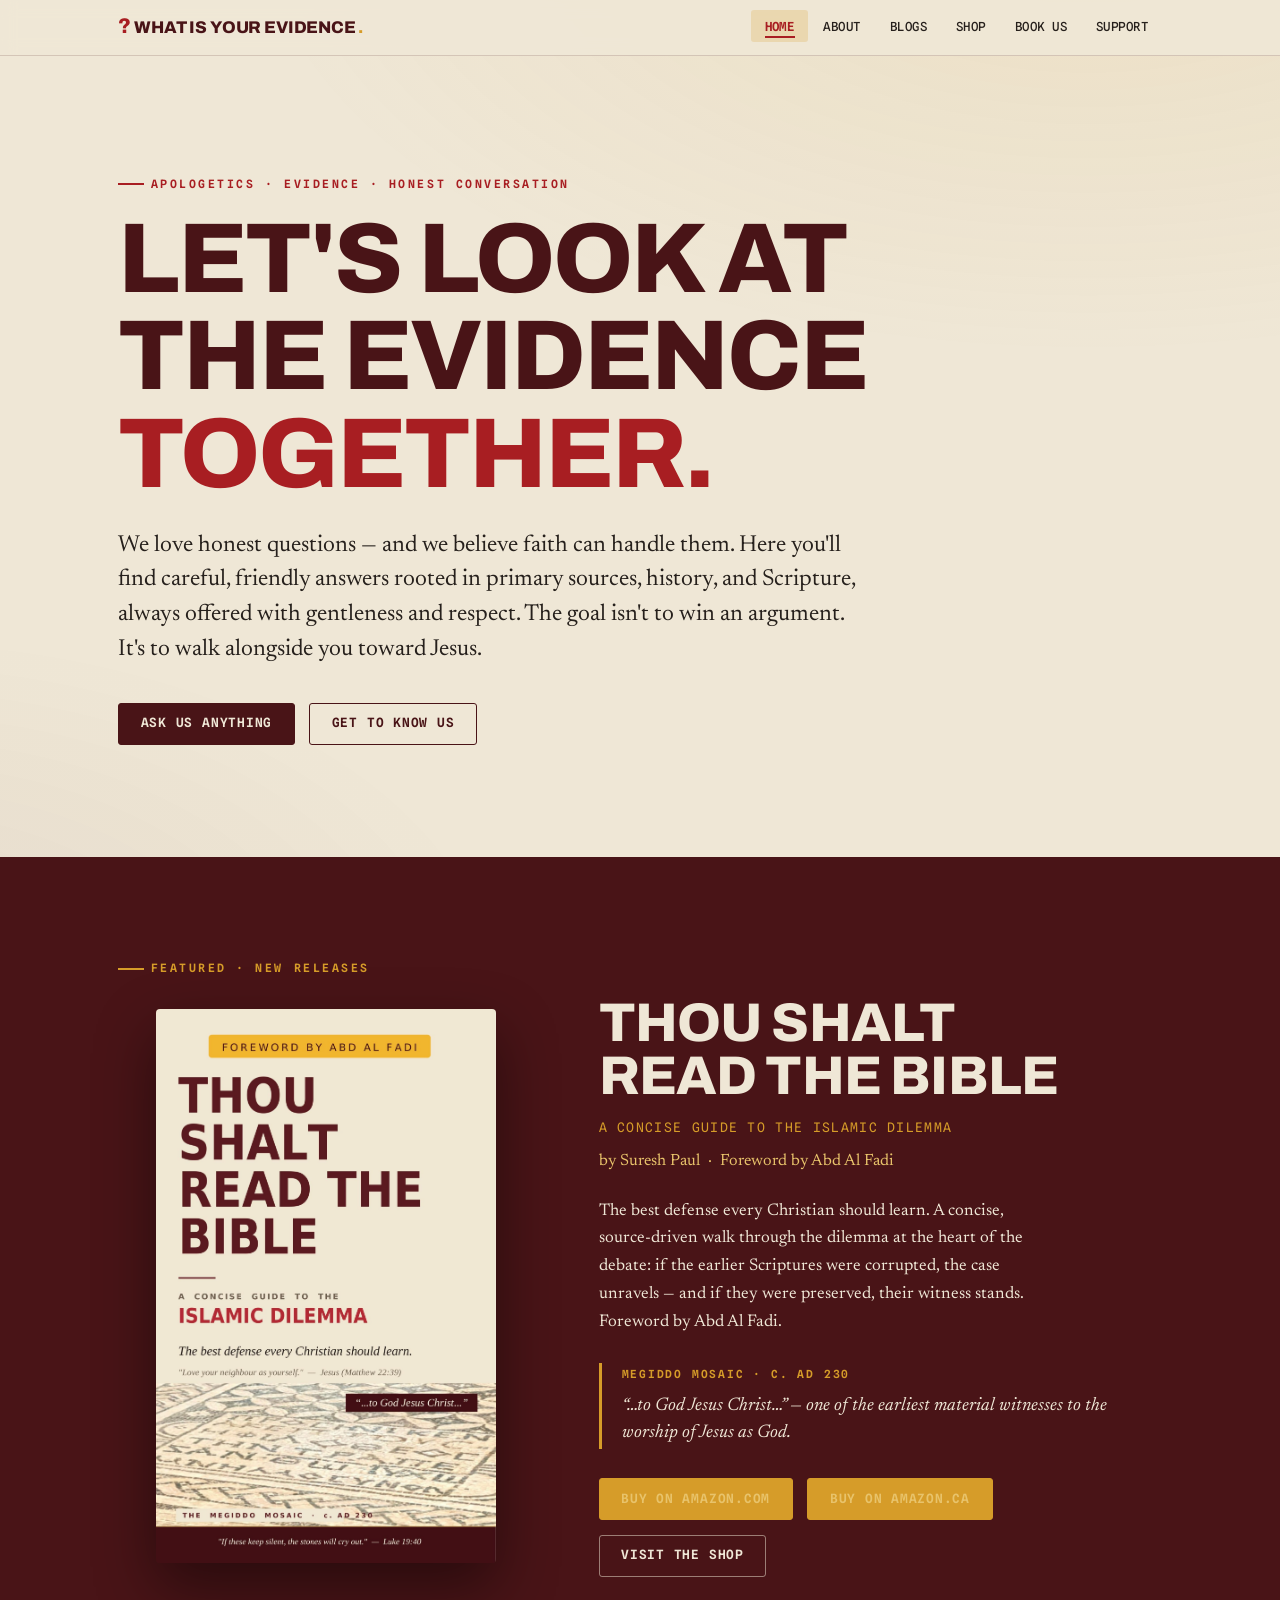
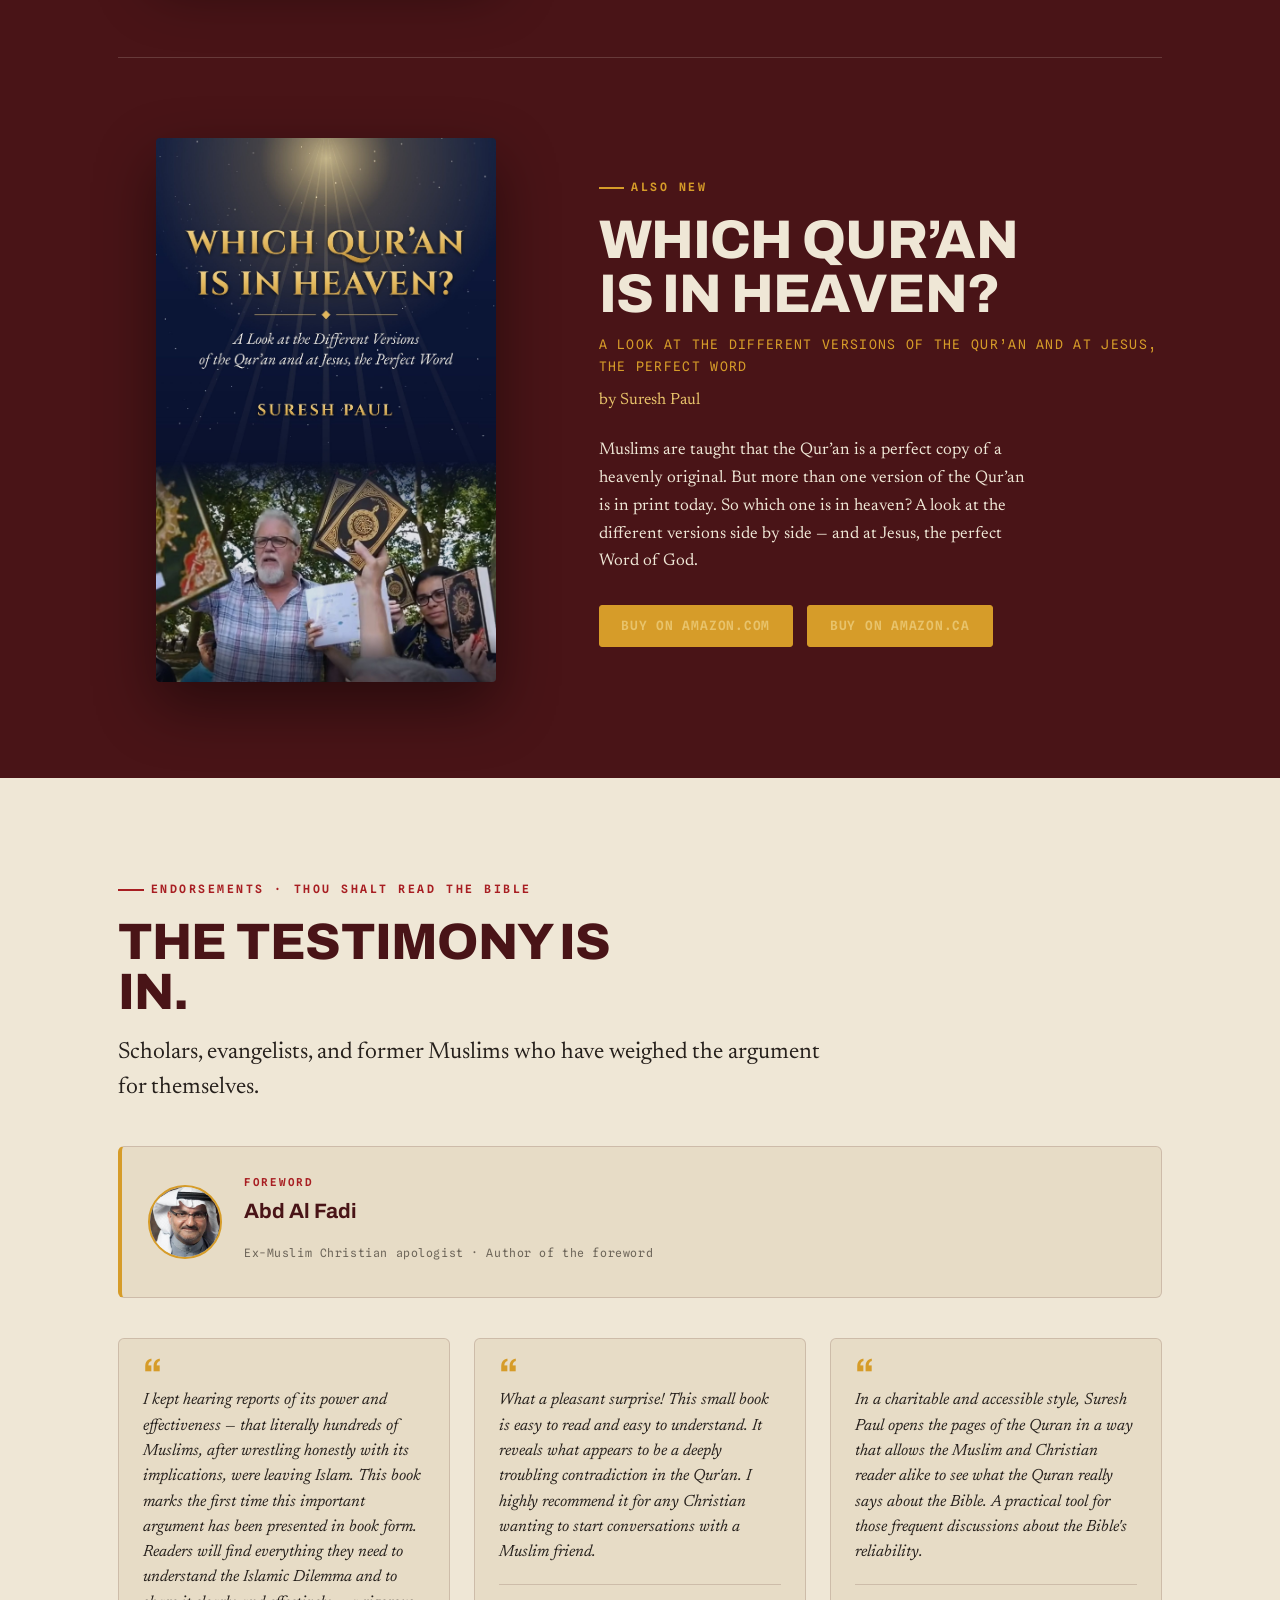
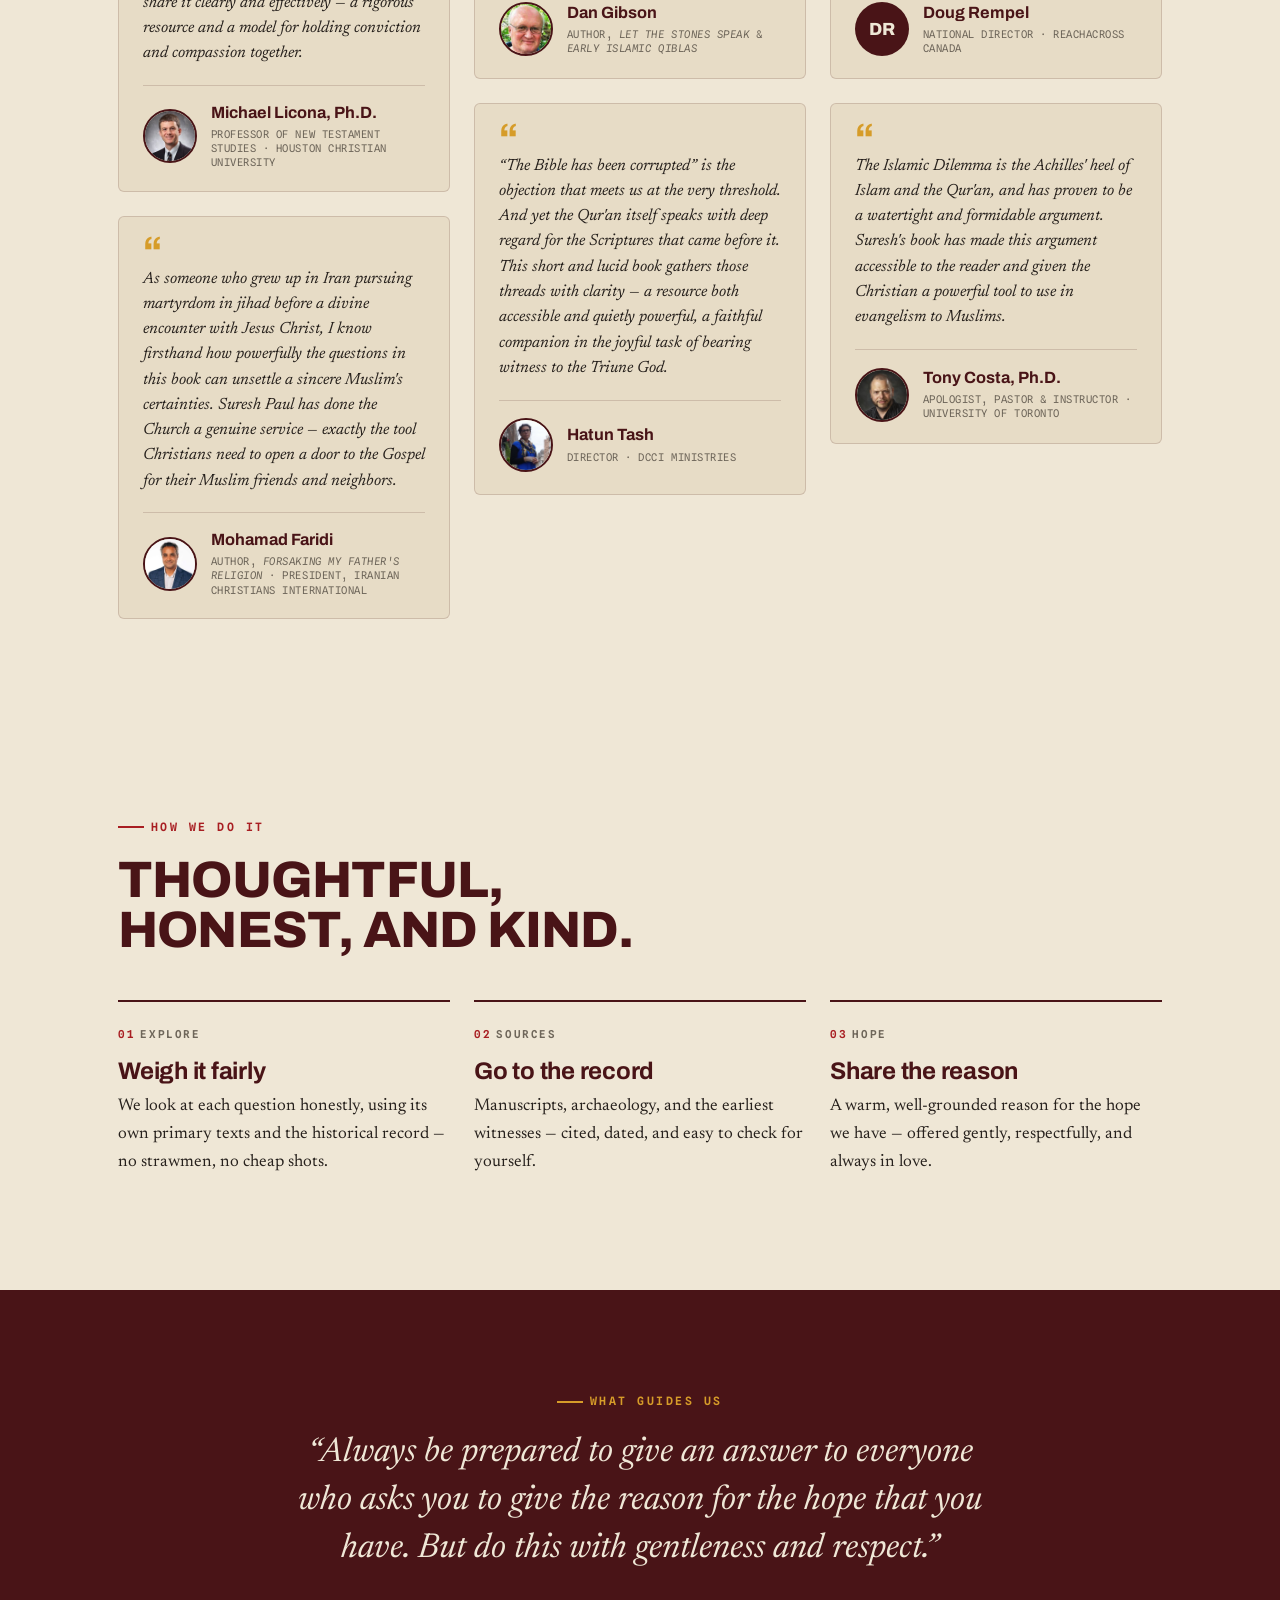
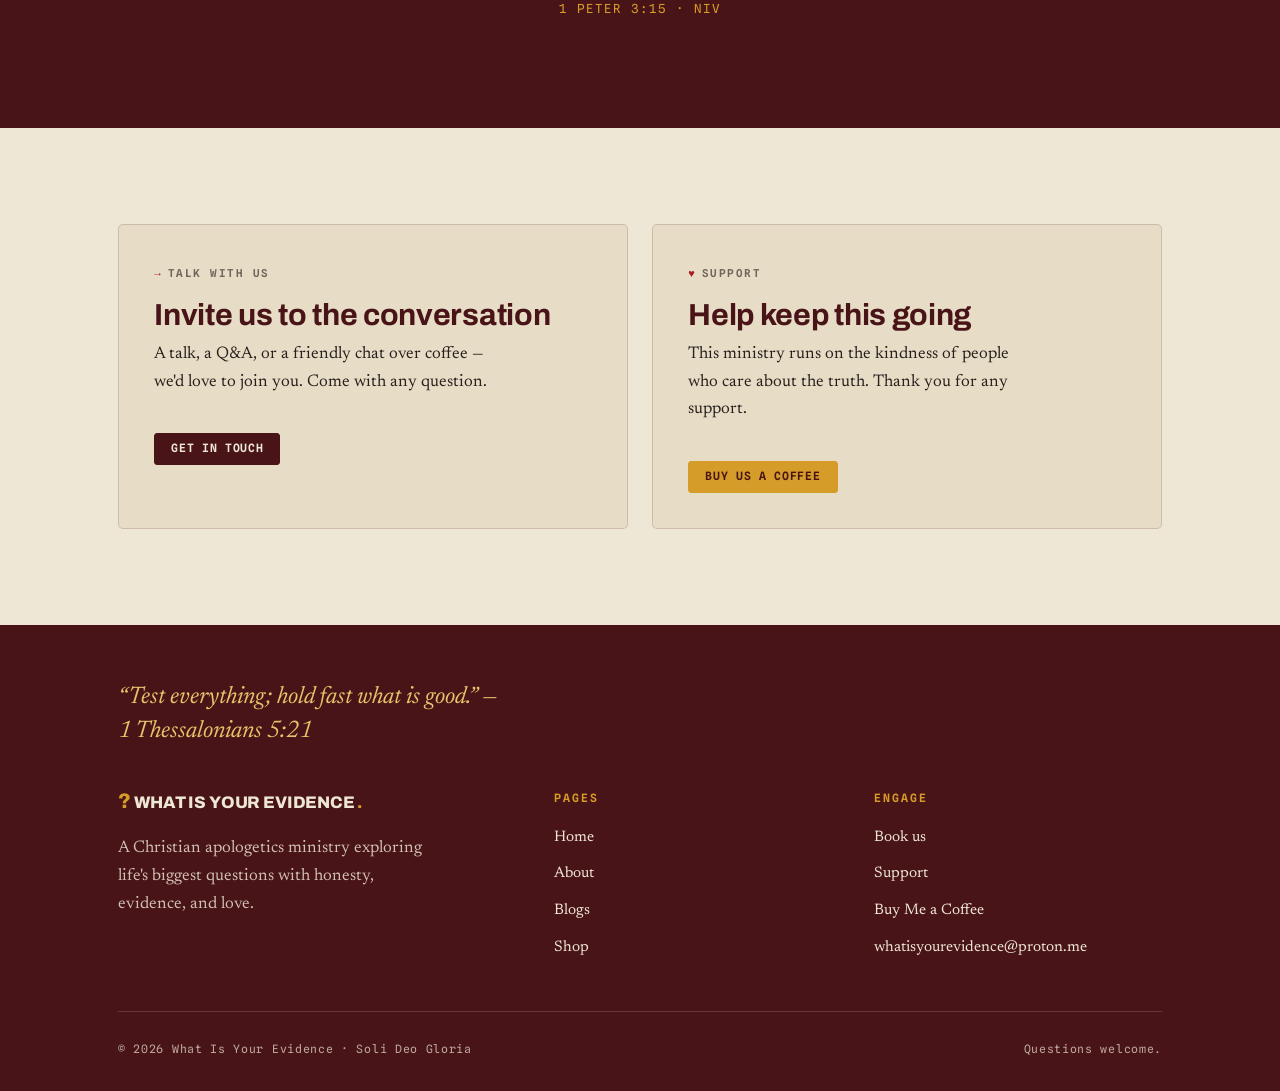
==== commit 60b890b5: "updated" ====
--- a/index.html
+++ b/index.html
@@ -3,6 +3,9 @@
 <head>
 <meta charset="UTF-8" />
 <meta name="viewport" content="width=device-width, initial-scale=1" />
+<link rel="icon" href="favicon.ico" sizes="any" />
+<link rel="icon" type="image/png" sizes="32x32" href="assets/favicon-32.png" />
+<link rel="apple-touch-icon" href="assets/apple-touch-icon.png" />
 <title>What Is Your Evidence — Christian Apologetics & Polemics</title>
 <meta name="description" content="A Christian apologetics and polemics ministry that confronts claims, not feelings. Primary sources, history, and Scripture — bring your evidence." />
 <link rel="preconnect" href="https://fonts.googleapis.com" />
@@ -19,7 +22,7 @@
     <ul class="nav-links" id="menu">
       <li><a href="index.html" class="active">Home</a></li>
       <li><a href="aboutus.html">About</a></li>
-      <li><a href="blogs.html">Blogs</a></li>
+      <li><a href="https://buymeacoffee.com/whatisyourevidence/posts">Blogs</a></li>
       <li><a href="shop.html">Shop</a></li>
       <li><a href="bookus.html">Book&nbsp;Us</a></li>
       <li><a href="supportus.html">Support</a></li>
@@ -51,7 +54,7 @@
   <!-- FEATURED BOOK -->
   <section class="section-dark" id="featured-book">
     <div class="wrap">
-      <p class="eyebrow reveal">Featured · New Release</p>
+      <p class="eyebrow reveal">Featured · New Releases</p>
       <div style="display:grid; grid-template-columns: minmax(0,0.85fr) minmax(0,1.15fr); gap: clamp(2rem,5vw,4.5rem); align-items:center;" class="book-grid">
         <div class="reveal" style="justify-self:center;">
           <img class="book-float" src="assets/book-cover.jpg" alt="Book cover: Thou Shalt Read the Bible — A Concise Guide to the Islamic Dilemma"
@@ -77,13 +80,35 @@
           </div>
         </div>
       </div>
+
+      <div style="border-top:1px solid rgba(239,231,214,0.18); margin-top:clamp(3rem,7vw,5rem); padding-top:clamp(3rem,7vw,5rem); display:grid; grid-template-columns: minmax(0,0.85fr) minmax(0,1.15fr); gap: clamp(2rem,5vw,4.5rem); align-items:center;" class="book-grid">
+        <div class="reveal" style="justify-self:center;">
+          <img class="book-float" src="assets/which-quran-cover.jpg" alt="Book cover: Which Qur'an Is in Heaven? — A Look at the Different Versions of the Qur'an and at Jesus, the Perfect Word"
+               loading="lazy" style="width: min(340px, 80vw); border-radius: 4px; box-shadow: 0 24px 60px rgba(0,0,0,0.45);" />
+        </div>
+        <div class="reveal">
+          <p class="eyebrow" style="margin:0 0 1rem;">Also New</p>
+          <h2 style="font-size: clamp(2.1rem, 4.5vw, 3.4rem); text-transform: uppercase; max-width: 14ch;">Which Qur&rsquo;an Is in Heaven?</h2>
+          <p class="mono" style="color: var(--gold); letter-spacing:0.1em; font-size:0.82rem; text-transform:uppercase; margin:0.9rem 0 0;">A Look at the Different Versions of the Qur&rsquo;an and at Jesus, the Perfect Word</p>
+          <p style="font-family:var(--serif); color:var(--gold-soft); margin:0.6rem 0 0; font-size:1.02rem;">by Suresh Paul</p>
+          <p style="max-width: 48ch; margin-top: 1.4rem;">
+            Muslims are taught that the Qur&rsquo;an is a perfect copy of a heavenly original. But more than
+            one version of the Qur&rsquo;an is in print today. So which one is in heaven? A look at the
+            different versions side by side — and at Jesus, the perfect Word of God.
+          </p>
+          <div class="cluster" style="margin-top: 1.8rem;">
+            <a class="btn btn-gold" href="https://a.co/d/0iOzxaMD" target="_blank" rel="noopener">Buy on Amazon.com</a>
+            <a class="btn btn-gold" href="https://a.co/d/03hviTa2" target="_blank" rel="noopener">Buy on Amazon.ca</a>
+          </div>
+        </div>
+      </div>
     </div>
   </section>
 
   <!-- ENDORSEMENTS / EXPERT TESTIMONY -->
   <section id="endorsements">
     <div class="wrap">
-      <p class="eyebrow reveal">Endorsements · The Witnesses</p>
+      <p class="eyebrow reveal">Endorsements · Thou Shalt Read the Bible</p>
       <h2 class="reveal" style="font-size:clamp(2rem,5vw,3.2rem); text-transform:uppercase; max-width:16ch;">The testimony is in.</h2>
       <p class="serif-lead reveal" style="margin-top:1.2rem; max-width:56ch;">
         Scholars, evangelists, and former Muslims who have weighed the argument for themselves.
@@ -232,7 +257,7 @@
         <ul>
           <li><a href="index.html">Home</a></li>
           <li><a href="aboutus.html">About</a></li>
-          <li><a href="blogs.html">Blogs</a></li>
+          <li><a href="https://buymeacoffee.com/whatisyourevidence/posts">Blogs</a></li>
           <li><a href="shop.html">Shop</a></li>
         </ul>
       </div>
